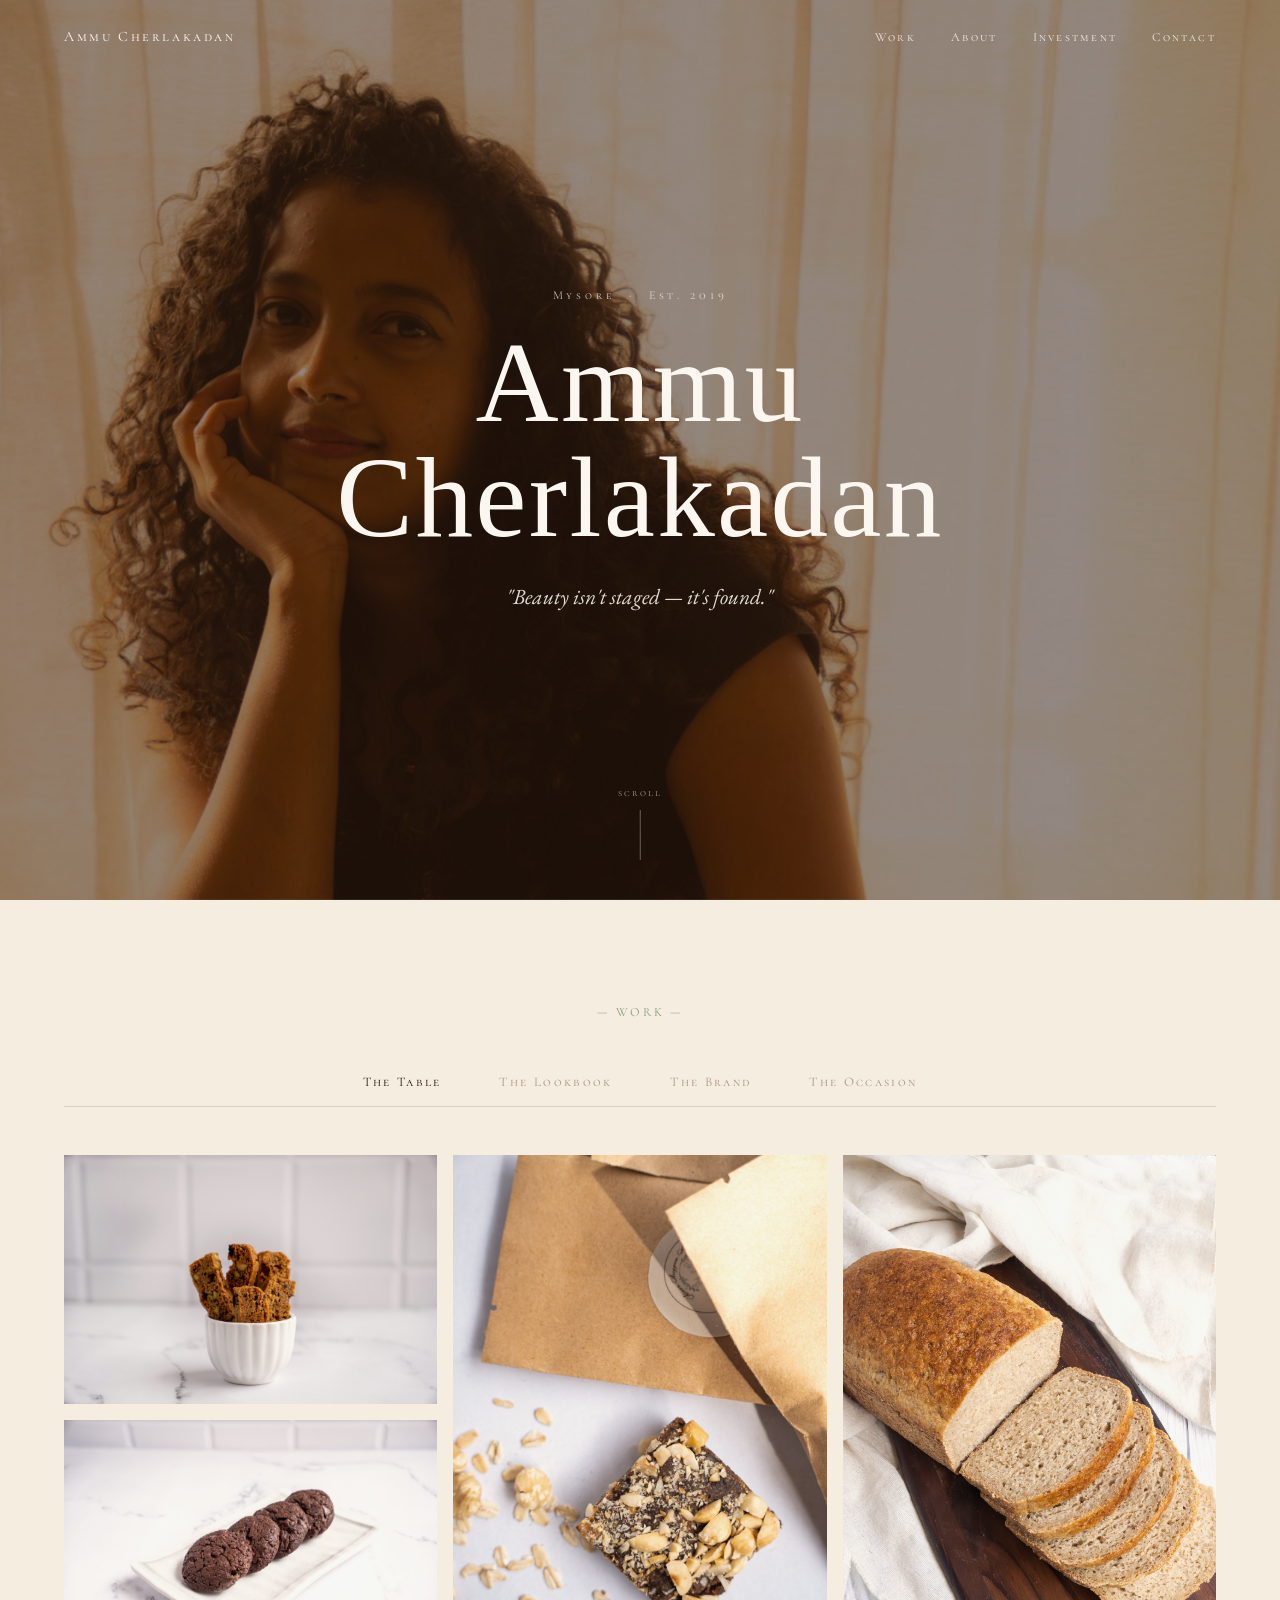
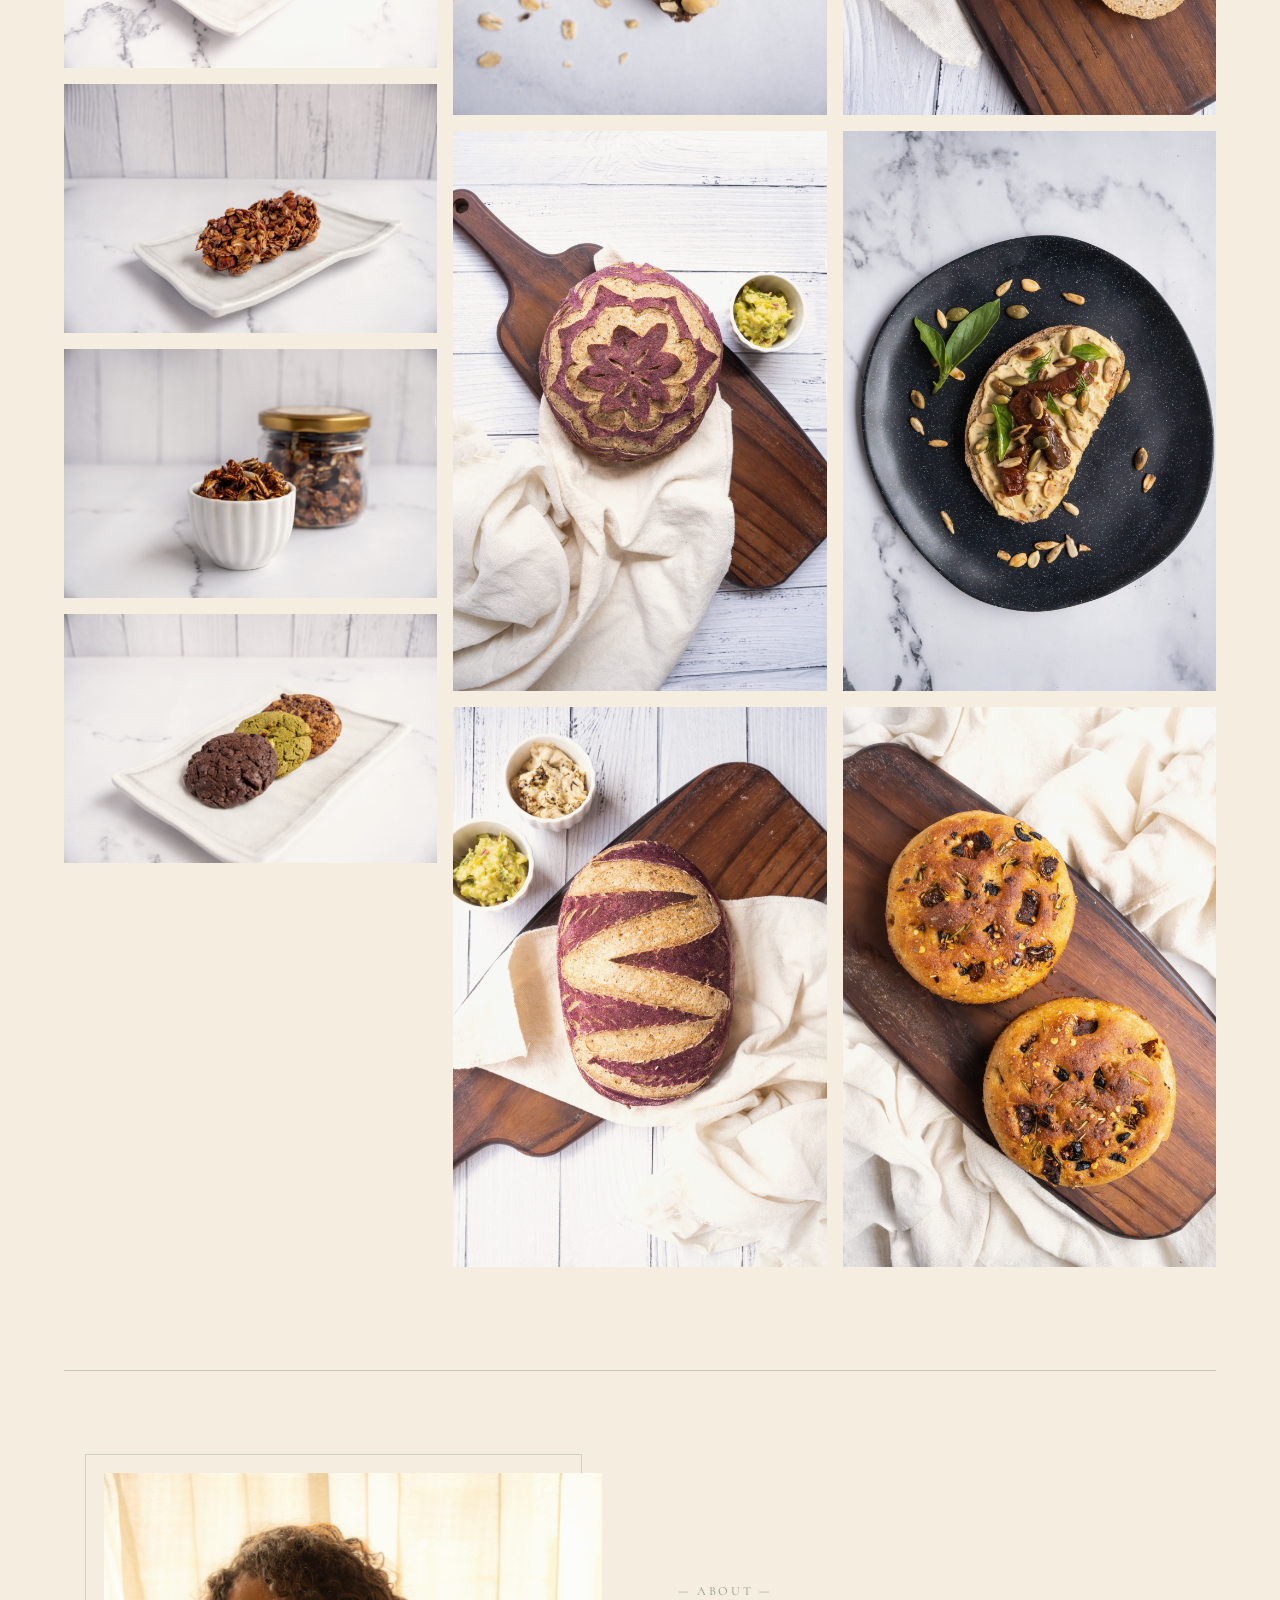
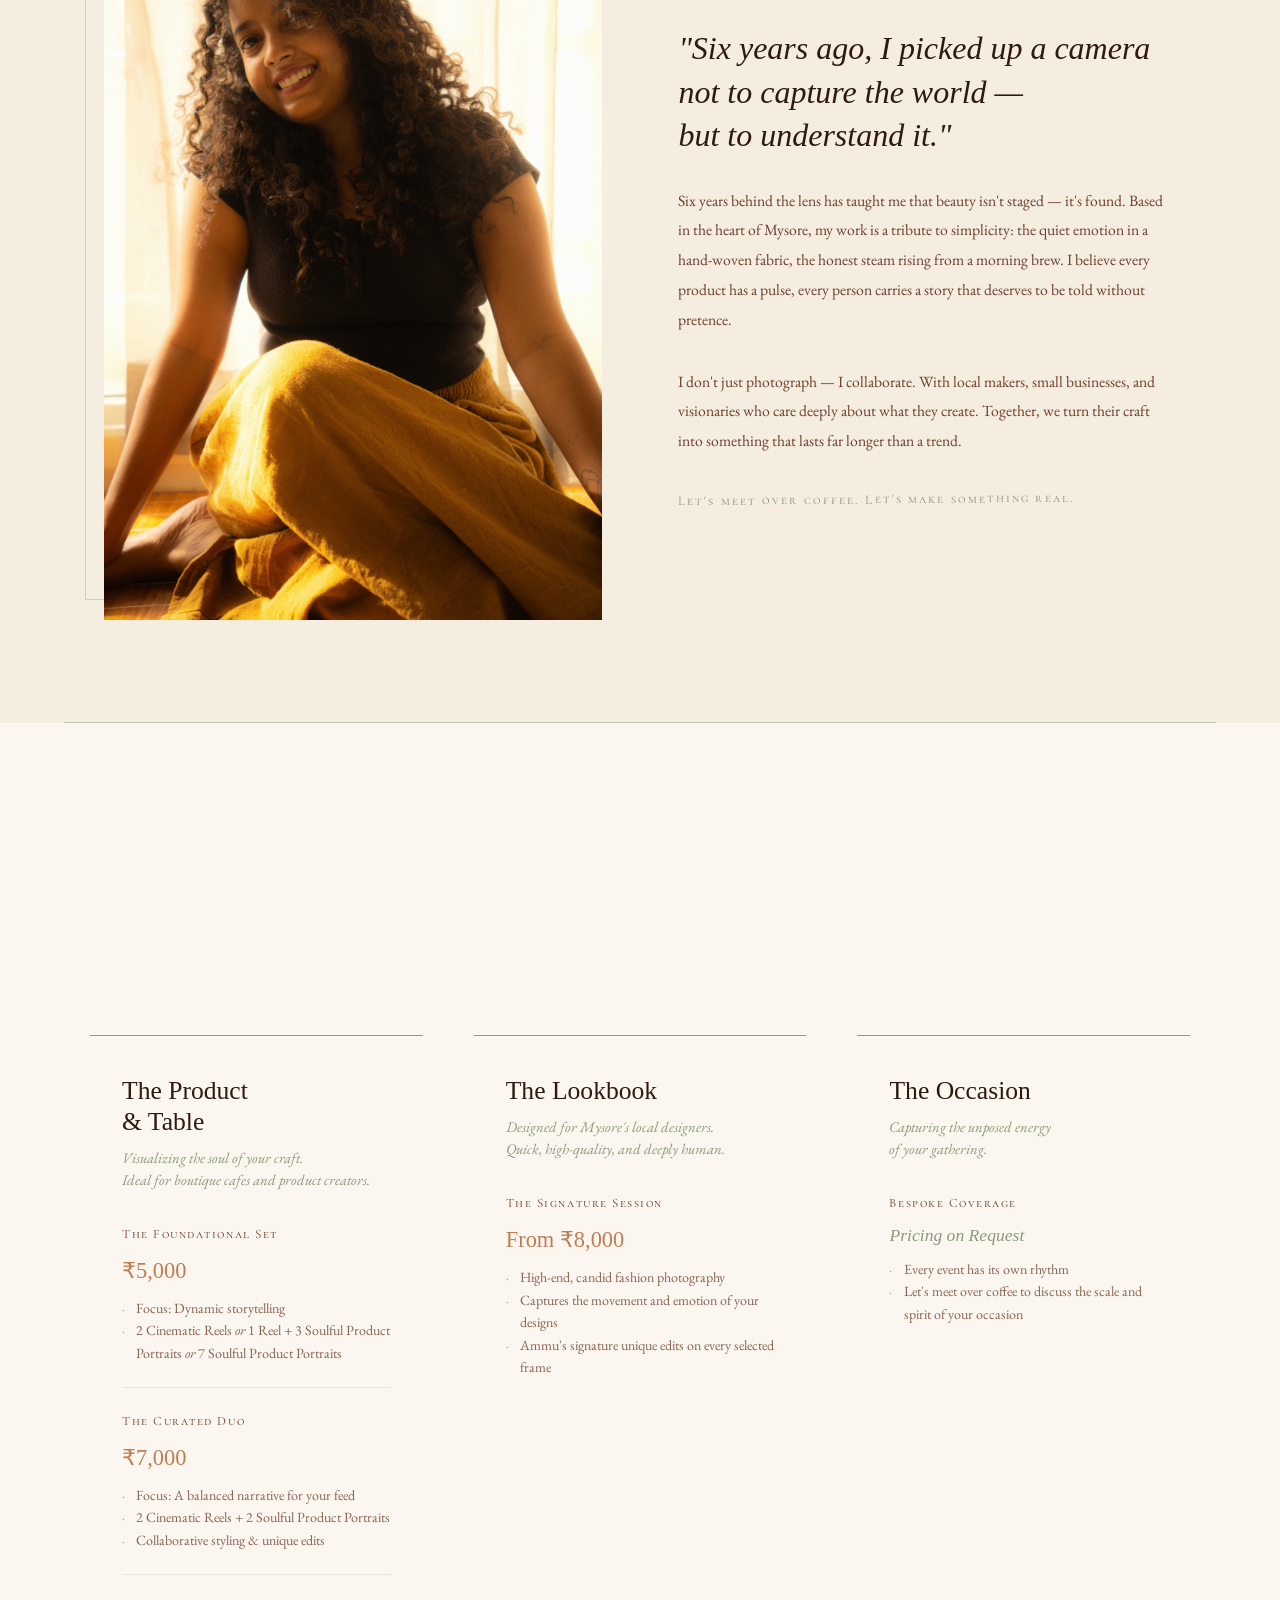
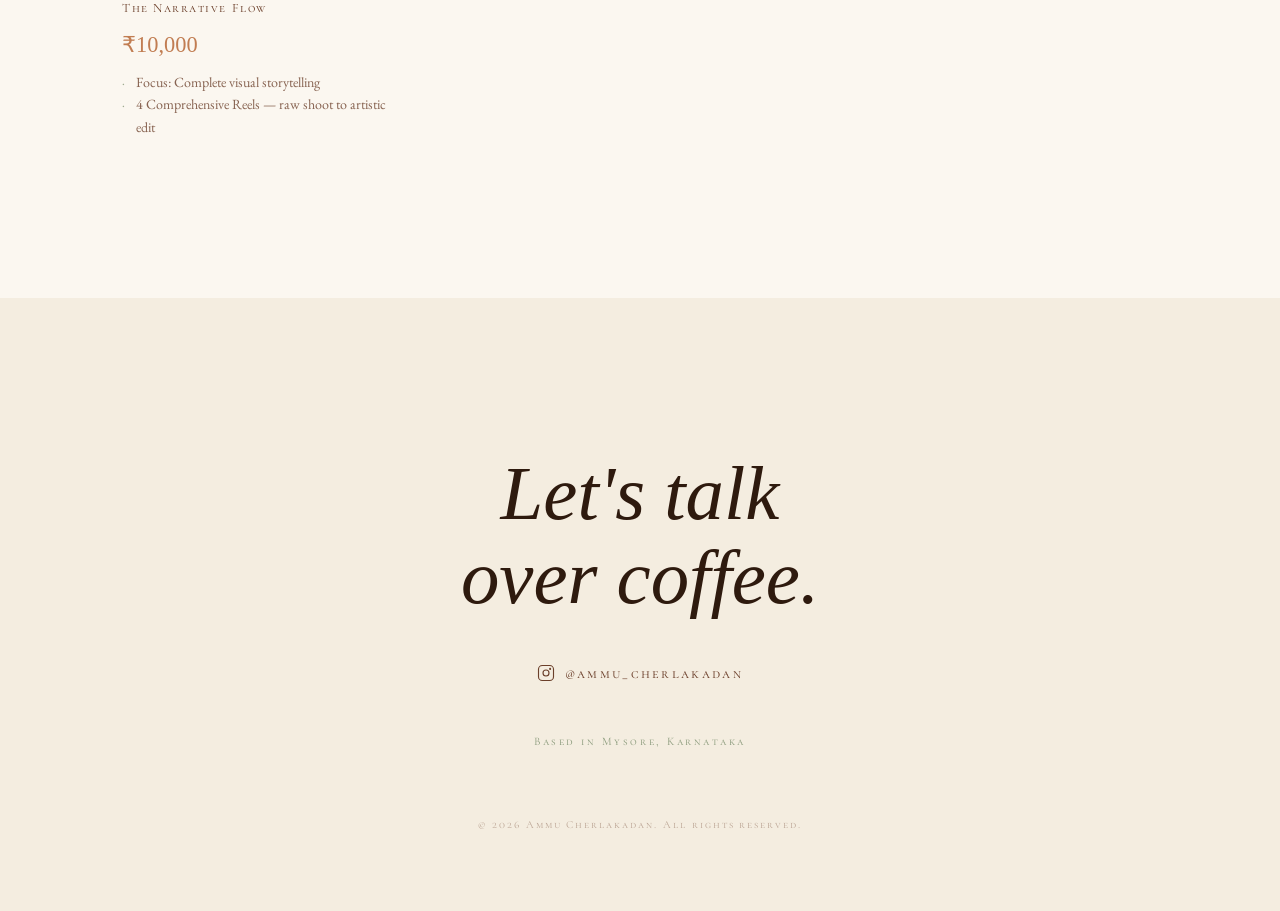
==== index.html @ 3eae5372 "Protect images from search engine indexing while keeping site visible" ====
<!DOCTYPE html>
<html lang="en">
<head>
  <meta charset="UTF-8" />
  <meta name="viewport" content="width=device-width, initial-scale=1.0" />
  <title>Ammu Cherlakadan — Photographer, Mysore</title>
  <meta name="description" content="Ammu Cherlakadan is a photographer based in Mysore. Specialising in food & product, fashion lookbooks, and events. Beauty isn't staged — it's found." />
  <meta name="robots" content="index, follow, noimageindex" />
  <link rel="stylesheet" href="style.css" />
</head>
<body>

  <!-- ── Navigation ───────────────────────────────────────── -->
  <nav class="nav" id="nav" aria-label="Main navigation">
    <a href="#hero" class="nav-logo">Ammu Cherlakadan</a>

    <ul class="nav-links" role="list">
      <li><a href="#portfolio">Work</a></li>
      <li><a href="#about">About</a></li>
      <li><a href="#services">Investment</a></li>
      <li><a href="#contact">Contact</a></li>
    </ul>

    <button class="nav-toggle" id="navToggle" aria-label="Open menu" aria-expanded="false">
      <span></span><span></span><span></span>
    </button>
  </nav>

  <!-- Mobile overlay menu -->
  <div class="nav-overlay" id="navOverlay" role="dialog" aria-label="Navigation menu">
    <a href="#portfolio" class="overlay-link">Work</a>
    <a href="#about"     class="overlay-link">About</a>
    <a href="#services"  class="overlay-link">Investment</a>
    <a href="#contact"   class="overlay-link">Contact</a>
  </div>

  <!-- ── Hero ─────────────────────────────────────────────── -->
  <section class="hero" id="hero" aria-label="Introduction">
    <div class="hero-bg" id="heroBg"></div>
    <div class="hero-overlay"></div>

    <div class="hero-content">
      <p class="hero-location">Mysore &nbsp;·&nbsp; Est. 2019</p>
      <h1 class="hero-name">Ammu<br>Cherlakadan</h1>
      <p class="hero-tagline">"Beauty isn't staged — it's found."</p>
    </div>

    <div class="scroll-indicator" aria-hidden="true">
      <span>scroll</span>
      <div class="scroll-line"></div>
    </div>
  </section>

  <!-- ── Portfolio ────────────────────────────────────────── -->
  <section class="portfolio" id="portfolio" aria-label="Portfolio">
    <span class="section-label reveal">Work</span>

    <div class="portfolio-tabs" role="tablist" aria-label="Portfolio categories">
      <button class="tab-btn active" role="tab" aria-selected="true"  data-tab="table"    aria-controls="panel-table">The Table</button>
      <button class="tab-btn"        role="tab" aria-selected="false" data-tab="lookbook" aria-controls="panel-lookbook">The Lookbook</button>
      <button class="tab-btn"        role="tab" aria-selected="false" data-tab="brand"    aria-controls="panel-brand">The Brand</button>
      <button class="tab-btn"        role="tab" aria-selected="false" data-tab="occasion" aria-controls="panel-occasion">The Occasion</button>
    </div>

    <!-- Panels populated dynamically from gallery.js -->
    <div class="tab-panel active" id="panel-table"    role="tabpanel"><div class="masonry"></div></div>
    <div class="tab-panel"        id="panel-lookbook" role="tabpanel"><div class="masonry"></div></div>
    <div class="tab-panel"        id="panel-brand"    role="tabpanel"><div class="masonry"></div></div>
    <div class="tab-panel"        id="panel-occasion" role="tabpanel"><div class="masonry"></div></div>
  </section>

  <hr class="thin-rule" aria-hidden="true" />

  <!-- ── About ─────────────────────────────────────────────── -->
  <section class="about" id="about" aria-label="About Ammu">
    <div class="about-image reveal">
      <img
        src="images/Me/_DSC7720-Enhanced-NR-1.jpg"
        alt="Ammu Cherlakadan, photographer based in Mysore"
      />
    </div>

    <div class="about-text reveal">
      <span class="section-label" style="text-align:left; margin-bottom:1.5rem;">About</span>

      <p class="about-opening">
        "Six years ago, I picked up a camera not to capture the world —<br>
        but to understand it."
      </p>

      <p class="about-body">
        Six years behind the lens has taught me that beauty isn't staged — it's found.
        Based in the heart of Mysore, my work is a tribute to simplicity: the quiet emotion
        in a hand-woven fabric, the honest steam rising from a morning brew. I believe every
        product has a pulse, every person carries a story that deserves to be told without
        pretence.
      </p>
      <p class="about-body">
        I don't just photograph — I collaborate. With local makers, small businesses, and
        visionaries who care deeply about what they create. Together, we turn their craft
        into something that lasts far longer than a trend.
      </p>

      <span class="about-closing">Let's meet over coffee. Let's make something real.</span>
    </div>
  </section>

  <hr class="thin-rule" aria-hidden="true" />

  <!-- ── Services & Investment ─────────────────────────────── -->
  <section class="services" id="services" aria-label="Services and pricing">
    <span class="section-label reveal">Investment</span>

    <p class="services-intro reveal">
      Every session is a conversation.<br>These are the ways we can begin.
    </p>

    <div class="services-grid">

      <!-- Card 1: The Product & Table -->
      <div class="service-card reveal">
        <h3 class="service-card-name">The Product<br>&amp; Table</h3>
        <p class="service-card-desc">
          Visualizing the soul of your craft.<br>
          Ideal for boutique cafes and product creators.
        </p>

        <div class="service-tier">
          <p class="service-tier-name">The Foundational Set</p>
          <p class="service-tier-price">₹5,000</p>
          <ul class="service-tier-detail">
            <li>Focus: Dynamic storytelling</li>
            <li>2 Cinematic Reels <em>or</em> 1 Reel + 3 Soulful Product Portraits <em>or</em> 7 Soulful Product Portraits</li>
          </ul>
        </div>

        <div class="service-tier">
          <p class="service-tier-name">The Curated Duo</p>
          <p class="service-tier-price">₹7,000</p>
          <ul class="service-tier-detail">
            <li>Focus: A balanced narrative for your feed</li>
            <li>2 Cinematic Reels + 2 Soulful Product Portraits</li>
            <li>Collaborative styling &amp; unique edits</li>
          </ul>
        </div>

        <div class="service-tier">
          <p class="service-tier-name">The Narrative Flow</p>
          <p class="service-tier-price">₹10,000</p>
          <ul class="service-tier-detail">
            <li>Focus: Complete visual storytelling</li>
            <li>4 Comprehensive Reels — raw shoot to artistic edit</li>
          </ul>
        </div>
      </div>

      <!-- Card 2: The Lookbook -->
      <div class="service-card reveal">
        <h3 class="service-card-name">The Lookbook</h3>
        <p class="service-card-desc">
          Designed for Mysore's local designers.<br>
          Quick, high-quality, and deeply human.
        </p>

        <div class="service-tier">
          <p class="service-tier-name">The Signature Session</p>
          <p class="service-tier-price">From ₹8,000</p>
          <ul class="service-tier-detail">
            <li>High-end, candid fashion photography</li>
            <li>Captures the movement and emotion of your designs</li>
            <li>Ammu's signature unique edits on every selected frame</li>
          </ul>
        </div>
      </div>

      <!-- Card 3: The Occasion -->
      <div class="service-card reveal">
        <h3 class="service-card-name">The Occasion</h3>
        <p class="service-card-desc">
          Capturing the unposed energy<br>of your gathering.
        </p>

        <div class="service-tier">
          <p class="service-tier-name">Bespoke Coverage</p>
          <p class="service-tier-price" style="color: var(--sage); font-size: 1.1rem; font-style: italic;">Pricing on Request</p>
          <ul class="service-tier-detail">
            <li>Every event has its own rhythm</li>
            <li>Let's meet over coffee to discuss the scale and spirit of your occasion</li>
          </ul>
        </div>
      </div>

    </div>
  </section>

  <!-- ── Contact / Footer ──────────────────────────────────── -->
  <section class="contact" id="contact" aria-label="Contact">
    <h2 class="contact-heading reveal">
      Let's talk<br>over coffee.
    </h2>

    <a
      class="contact-instagram reveal"
      href="https://www.instagram.com/ammu_cherlakadan"
      target="_blank"
      rel="noopener noreferrer"
      aria-label="Ammu Cherlakadan on Instagram"
    >
      <!-- Instagram icon -->
      <svg viewBox="0 0 24 24" stroke-width="1.5" aria-hidden="true">
        <rect x="2" y="2" width="20" height="20" rx="5" ry="5"/>
        <circle cx="12" cy="12" r="4"/>
        <circle cx="17.5" cy="6.5" r="0.6" fill="currentColor"/>
      </svg>
      @ammu_cherlakadan
    </a>

    <span class="contact-location reveal">Based in Mysore, Karnataka</span>

    <p class="footer-copy">&copy; 2026 Ammu Cherlakadan. All rights reserved.</p>
  </section>

  <script src="gallery-data.js?v=1773268526213"></script>
  <script src="script.js"></script>
</body>
</html>
---- style.css ----
/* ============================================================
   Ammu Cherlakadan — Photography Portfolio
   ============================================================ */

@import url('https://fonts.googleapis.com/css2?family=Cormorant+Garant:ital,wght@0,300;0,400;0,500;0,600;1,300;1,400;1,500&family=Cormorant+SC:wght@300;400;500&family=EB+Garamond:ital,wght@0,400;0,500;1,400;1,500&display=swap');

/* ── Variables ────────────────────────────────────────────── */
:root {
  --cream:       #F4EDE0;
  --warm-white:  #FBF7F0;
  --brown-deep:  #2E1A0E;
  --brown-mid:   #6B3F2A;
  --sage:        #8A9A7B;
  --terracotta:  #C17D52;
  --overlay:     rgba(46, 26, 14, 0.38);

  --font-display: 'Cormorant Garant', Georgia, serif;
  --font-sc:      'Cormorant SC', Georgia, serif;
  --font-body:    'EB Garamond', Georgia, serif;

  --gap:   clamp(1.5rem, 4vw, 3rem);
  --gutter: clamp(1.2rem, 5vw, 6rem);
}

/* ── Reset & Base ─────────────────────────────────────────── */
*, *::before, *::after { box-sizing: border-box; margin: 0; padding: 0; }

html { scroll-behavior: smooth; }

body {
  background-color: var(--cream);
  color: var(--brown-deep);
  font-family: var(--font-body);
  font-size: clamp(1rem, 1.1vw, 1.15rem);
  line-height: 1.75;
  overflow-x: hidden;
}

img { display: block; max-width: 100%; }

a { color: inherit; text-decoration: none; }

/* ── Utilities ────────────────────────────────────────────── */
.section-label {
  font-family: var(--font-sc);
  font-size: 0.78rem;
  letter-spacing: 0.22em;
  color: var(--sage);
  text-transform: uppercase;
  display: block;
  text-align: center;
  margin-bottom: 2.5rem;
}

.section-label::before { content: '— '; }
.section-label::after  { content: ' —'; }

.thin-rule {
  border: none;
  border-top: 1px solid var(--sage);
  opacity: 0.45;
  margin: 0 var(--gutter);
}

/* ── Navigation ───────────────────────────────────────────── */
.nav {
  position: fixed;
  top: 0;
  left: 0;
  right: 0;
  z-index: 100;
  display: flex;
  justify-content: space-between;
  align-items: center;
  padding: 1.4rem var(--gutter);
  transition: background 0.4s ease, backdrop-filter 0.4s ease;
}

.nav.scrolled {
  background: rgba(251, 247, 240, 0.92);
  backdrop-filter: blur(8px);
  -webkit-backdrop-filter: blur(8px);
}

.nav-logo {
  font-family: var(--font-sc);
  font-size: 0.9rem;
  letter-spacing: 0.18em;
  color: var(--warm-white);
  transition: color 0.4s;
}

.nav.scrolled .nav-logo { color: var(--brown-deep); }

.nav-links {
  display: flex;
  gap: 2.2rem;
  list-style: none;
}

.nav-links a {
  font-family: var(--font-sc);
  font-size: 0.78rem;
  letter-spacing: 0.18em;
  color: var(--warm-white);
  transition: color 0.3s, opacity 0.3s;
  opacity: 0.88;
}

.nav.scrolled .nav-links a { color: var(--brown-mid); }

.nav-links a:hover { opacity: 1; color: var(--terracotta); }

/* Hamburger */
.nav-toggle {
  display: none;
  flex-direction: column;
  gap: 5px;
  background: none;
  border: none;
  cursor: pointer;
  padding: 4px;
}

.nav-toggle span {
  display: block;
  width: 22px;
  height: 1px;
  background: var(--warm-white);
  transition: background 0.3s, transform 0.3s, opacity 0.3s;
}

.nav.scrolled .nav-toggle span { background: var(--brown-deep); }

.nav-toggle.open span:nth-child(1) { transform: translateY(6px) rotate(45deg); }
.nav-toggle.open span:nth-child(2) { opacity: 0; }
.nav-toggle.open span:nth-child(3) { transform: translateY(-6px) rotate(-45deg); }

/* Mobile overlay menu */
.nav-overlay {
  display: none;
  position: fixed;
  inset: 0;
  background: var(--warm-white);
  z-index: 90;
  flex-direction: column;
  align-items: center;
  justify-content: center;
  gap: 2.5rem;
}

.nav-overlay.open { display: flex; }

.nav-overlay a {
  font-family: var(--font-display);
  font-size: clamp(2rem, 5vw, 3rem);
  font-weight: 300;
  color: var(--brown-deep);
  letter-spacing: 0.04em;
  transition: color 0.25s;
}

.nav-overlay a:hover { color: var(--terracotta); }

/* ── Hero ─────────────────────────────────────────────────── */
.hero {
  position: relative;
  height: 100svh;
  min-height: 600px;
  display: flex;
  align-items: center;
  justify-content: center;
  text-align: center;
  overflow: hidden;
}

.hero-bg {
  position: absolute;
  inset: 0;
  background-image: url('images/Me/_DSC7723-Enhanced-NR.jpg');
  background-size: cover;
  background-position: center 18%;   /* anchors to face/upper body on all viewports */
  transform: scale(1.04);
  transition: transform 8s ease-out;
  will-change: transform;
}

.hero-bg.loaded { transform: scale(1); }

.hero-overlay {
  position: absolute;
  inset: 0;
  background: rgba(46, 26, 14, 0.52);
}

.hero-content {
  position: relative;
  z-index: 2;
  color: var(--warm-white);
  padding: 0 var(--gutter);
}

.hero-location {
  font-family: var(--font-sc);
  font-size: 0.75rem;
  letter-spacing: 0.32em;
  color: rgba(251, 247, 240, 0.75);
  margin-bottom: 1.2rem;
}

.hero-name {
  font-family: var(--font-display);
  font-size: clamp(3rem, 9vw, 8rem);
  font-weight: 300;
  line-height: 1.0;
  letter-spacing: 0.02em;
  margin-bottom: 1.4rem;
}

.hero-tagline {
  font-family: var(--font-body);
  font-style: italic;
  font-size: clamp(1rem, 1.8vw, 1.35rem);
  opacity: 0.88;
  max-width: 480px;
  margin: 0 auto;
}

/* Scroll indicator */
.scroll-indicator {
  position: absolute;
  bottom: 2.5rem;
  left: 50%;
  transform: translateX(-50%);
  display: flex;
  flex-direction: column;
  align-items: center;
  gap: 0.5rem;
  z-index: 2;
}

.scroll-indicator span {
  font-family: var(--font-sc);
  font-size: 0.65rem;
  letter-spacing: 0.2em;
  color: rgba(251, 247, 240, 0.55);
}

.scroll-line {
  width: 1px;
  height: 50px;
  background: rgba(251, 247, 240, 0.35);
  position: relative;
  overflow: hidden;
}

.scroll-line::after {
  content: '';
  position: absolute;
  top: -100%;
  left: 0;
  width: 100%;
  height: 100%;
  background: rgba(251, 247, 240, 0.8);
  animation: scrollDown 1.8s ease-in-out infinite;
}

@keyframes scrollDown {
  0%   { top: -100%; }
  100% { top: 100%; }
}

/* ── Portfolio Section ────────────────────────────────────── */
.portfolio {
  padding: clamp(4rem, 8vw, 8rem) var(--gutter);
}

.portfolio-tabs {
  display: flex;
  justify-content: center;
  gap: 0;
  margin-bottom: 3rem;
  border-bottom: 1px solid rgba(138, 154, 123, 0.3);
  /* Scrollable on small screens */
  overflow-x: auto;
  scrollbar-width: none;
  -webkit-overflow-scrolling: touch;
}

.portfolio-tabs::-webkit-scrollbar { display: none; }

.tab-btn {
  background: none;
  border: none;
  font-family: var(--font-sc);
  font-size: 0.82rem;
  letter-spacing: 0.18em;
  color: var(--brown-mid);
  cursor: pointer;
  padding: 0.6rem 1.8rem 1rem;
  opacity: 0.5;
  position: relative;
  white-space: nowrap;        /* prevent tabs from wrapping */
  flex-shrink: 0;
  transition: opacity 0.3s, color 0.3s;
}

.tab-btn::after {
  content: '';
  position: absolute;
  bottom: -1px;
  left: 0;
  right: 0;
  height: 1px;
  background: var(--terracotta);
  transform: scaleX(0);
  transition: transform 0.35s ease;
}

.tab-btn.active {
  opacity: 1;
  color: var(--brown-deep);
}

.tab-btn.active::after { transform: scaleX(1); }
.tab-btn:hover { opacity: 0.85; }

/* Tab panels */
.tab-panel {
  display: none;
  animation: fadeIn 0.5s ease;
}

.tab-panel.active { display: block; }

@keyframes fadeIn {
  from { opacity: 0; transform: translateY(8px); }
  to   { opacity: 1; transform: translateY(0); }
}

/* Masonry grid — CSS columns */
.masonry {
  columns: 3;
  column-gap: 1rem;
  column-fill: balance;   /* try to even out column heights */
}

.masonry-item {
  break-inside: avoid;
  margin-bottom: 1rem;
  overflow: hidden;
  position: relative;
  cursor: zoom-in;
  min-height: 200px;
  background: linear-gradient(90deg, #ede5d8 0%, #f7f0e6 50%, #ede5d8 100%);
  background-size: 200% 100%;
  animation: shimmer 1.6s ease-in-out infinite;
}

.masonry-item.loaded {
  background: none;
  animation: none;
}

@keyframes shimmer {
  0%   { background-position: 200% 0; }
  100% { background-position: -200% 0; }
}

.masonry-item img {
  width: 100%;
  height: auto;
  display: block;
  filter: sepia(0.10) brightness(0.97);
  opacity: 0;
  transition: opacity 0.6s ease, filter 0.5s ease, transform 0.5s ease;
  transform-origin: center center;
}

.masonry-item.loaded img {
  opacity: 1;
}

.masonry-item:hover img {
  filter: sepia(0) brightness(1.02);
  transform: scale(1.04);
}

/* ── About Section ────────────────────────────────────────── */
.about {
  padding: clamp(4rem, 8vw, 8rem) var(--gutter);
  display: grid;
  grid-template-columns: 1fr 1fr;
  gap: clamp(3rem, 6vw, 7rem);
  align-items: center;
  max-width: 1200px;
  margin: 0 auto;
}

.about-image {
  position: relative;
}

.about-image img {
  width: 100%;
  height: auto;
  display: block;
  filter: sepia(0.08) brightness(0.98) contrast(1.02);
}

.about-image::before {
  content: '';
  position: absolute;
  top: -1.2rem;
  left: -1.2rem;
  right: 1.2rem;
  bottom: 1.2rem;
  border: 1px solid rgba(138, 154, 123, 0.35);
  pointer-events: none;
  z-index: -1;
}

.about-text { }

.about-opening {
  font-family: var(--font-display);
  font-style: italic;
  font-size: clamp(1.5rem, 2.5vw, 2rem);
  font-weight: 300;
  line-height: 1.35;
  color: var(--brown-deep);
  margin-bottom: 1.8rem;
}

.about-body {
  font-size: clamp(0.98rem, 1.1vw, 1.08rem);
  line-height: 1.9;
  color: var(--brown-mid);
  margin-bottom: 2rem;
}

.about-closing {
  font-family: var(--font-sc);
  font-size: 0.82rem;
  letter-spacing: 0.16em;
  color: var(--sage);
  display: block;
  transform: rotate(-0.5deg);
}

/* ── Services Section ─────────────────────────────────────── */
.services {
  padding: clamp(5rem, 10vw, 9rem) var(--gutter);
  background: var(--warm-white);
}

.services-intro {
  text-align: center;
  font-style: italic;
  font-size: clamp(1rem, 1.3vw, 1.15rem);
  color: var(--brown-mid);
  margin-bottom: 4rem;
  max-width: 560px;
  margin-left: auto;
  margin-right: auto;
}

.services-grid {
  display: grid;
  grid-template-columns: repeat(3, 1fr);
  gap: clamp(2rem, 4vw, 3.5rem);
  max-width: 1100px;
  margin: 0 auto;
}

.service-card {
  padding: 2.5rem 2rem 2rem;
  border-top: 1px solid var(--sage);
  position: relative;
}

.service-card-name {
  font-family: var(--font-display);
  font-size: clamp(1.4rem, 2vw, 1.7rem);
  font-weight: 400;
  line-height: 1.2;
  margin-bottom: 0.6rem;
  color: var(--brown-deep);
}

.service-card-desc {
  font-style: italic;
  font-size: 0.92rem;
  color: var(--sage);
  margin-bottom: 2rem;
  line-height: 1.5;
}

.service-tier {
  margin-bottom: 1.4rem;
  padding-bottom: 1.4rem;
  border-bottom: 1px solid rgba(138, 154, 123, 0.2);
}

.service-tier:last-child {
  border-bottom: none;
  margin-bottom: 0;
  padding-bottom: 0;
}

.service-tier-name {
  font-family: var(--font-sc);
  font-size: 0.8rem;
  letter-spacing: 0.12em;
  color: var(--brown-mid);
  margin-bottom: 0.35rem;
}

.service-tier-price {
  font-family: var(--font-display);
  font-size: 1.4rem;
  font-weight: 300;
  color: var(--terracotta);
  margin-bottom: 0.4rem;
}

.service-tier-detail {
  font-size: 0.88rem;
  color: var(--brown-mid);
  opacity: 0.8;
  line-height: 1.6;
}

.service-tier-detail li {
  list-style: none;
  padding-left: 1em;
  position: relative;
}

.service-tier-detail li::before {
  content: '·';
  position: absolute;
  left: 0;
  color: var(--sage);
}

/* ── Contact / Footer ─────────────────────────────────────── */
.contact {
  padding: clamp(6rem, 12vw, 11rem) var(--gutter) clamp(3rem, 6vw, 5rem);
  text-align: center;
  background: var(--cream);
}

.contact-heading {
  font-family: var(--font-display);
  font-size: clamp(2.5rem, 6vw, 5rem);
  font-weight: 300;
  font-style: italic;
  line-height: 1.1;
  margin-bottom: 2.5rem;
  color: var(--brown-deep);
}

.contact-instagram {
  display: inline-flex;
  align-items: center;
  gap: 0.6rem;
  font-family: var(--font-sc);
  font-size: 0.9rem;
  letter-spacing: 0.16em;
  color: var(--brown-mid);
  border-bottom: 1px solid transparent;
  transition: color 0.3s, border-color 0.3s;
  padding-bottom: 2px;
}

.contact-instagram:hover {
  color: var(--terracotta);
  border-bottom-color: var(--terracotta);
}

.contact-instagram svg {
  width: 18px;
  height: 18px;
  stroke: currentColor;
  fill: none;
  flex-shrink: 0;
}

.contact-location {
  display: block;
  font-family: var(--font-sc);
  font-size: 0.72rem;
  letter-spacing: 0.22em;
  color: var(--sage);
  margin-top: 2.5rem;
  opacity: 0.7;
}

.footer-copy {
  margin-top: 4rem;
  font-family: var(--font-sc);
  font-size: 0.68rem;
  letter-spacing: 0.18em;
  color: var(--brown-mid);
  opacity: 0.4;
}

/* ── Fade-in on scroll ────────────────────────────────────── */
.reveal {
  opacity: 0;
  transform: translateY(22px);
  transition: opacity 0.75s ease, transform 0.75s ease;
}

.reveal.visible {
  opacity: 1;
  transform: translateY(0);
}

/* ── Responsive ───────────────────────────────────────────── */

/* ── Tablet (≤ 900px) ─────────────────────────────────────── */
@media (max-width: 900px) {
  .masonry { columns: 2; column-gap: 0.8rem; }
  .masonry-item { margin-bottom: 0.8rem; }

  .about {
    grid-template-columns: 1fr;
    gap: 2.5rem;
    padding: clamp(3rem, 6vw, 5rem) var(--gutter);
  }

  .about-image::before { display: none; }

  .about-image img {
    height: clamp(300px, 55vw, 480px);
    object-fit: cover;
    object-position: center top;
  }

  .services-grid {
    grid-template-columns: 1fr;
    max-width: 520px;
  }

  .services-intro { margin-bottom: 2.5rem; }

  .contact-heading { font-size: clamp(2rem, 7vw, 4rem); }
}

/* ── Mobile nav — kick in at 768px (tablets included) ──────── */
@media (max-width: 768px) {
  .nav-links { display: none; }
  .nav-toggle { display: flex; }

  .nav {
    padding: 1.1rem var(--gutter);
  }
}

/* ── Small mobile (≤ 480px) ───────────────────────────────── */
@media (max-width: 480px) {
  .masonry { columns: 1; column-gap: 0; }
  .masonry-item { margin-bottom: 0.6rem; }

  .portfolio { padding: 3rem 1rem; }

  .tab-btn {
    padding: 0.5rem 1.1rem 0.9rem;
    font-size: 0.72rem;
    letter-spacing: 0.1em;
  }

  .hero-name { line-height: 1.05; }

  .about-opening { font-size: clamp(1.3rem, 5vw, 1.7rem); }

  .services { padding: 3rem 1.2rem; }
  .service-card { padding: 2rem 0; border-top: 1px solid var(--sage); }

  .contact { padding: 4rem 1.2rem 3rem; }
  .contact-heading { font-size: clamp(2rem, 10vw, 3rem); }

  /* Hero: on very small portrait phones, push even higher */
  .hero-bg { background-position: center 10%; }
}
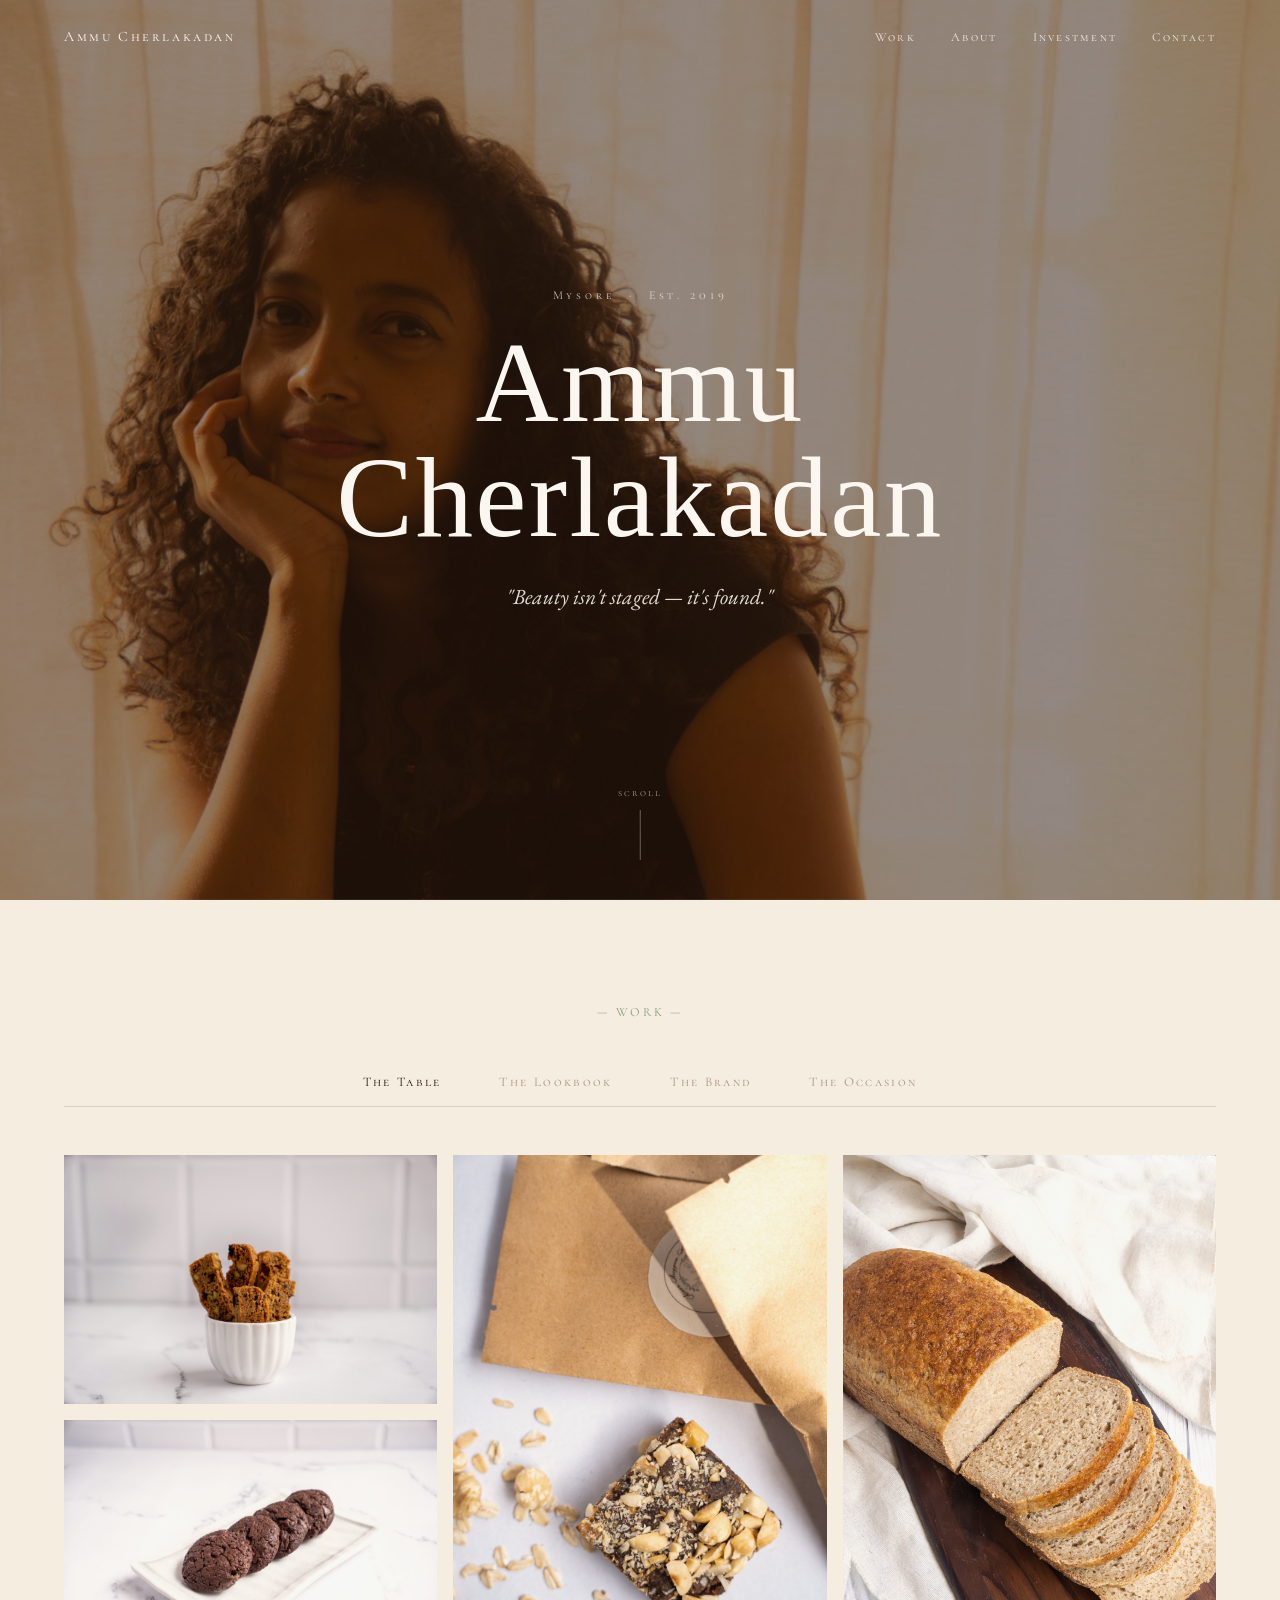
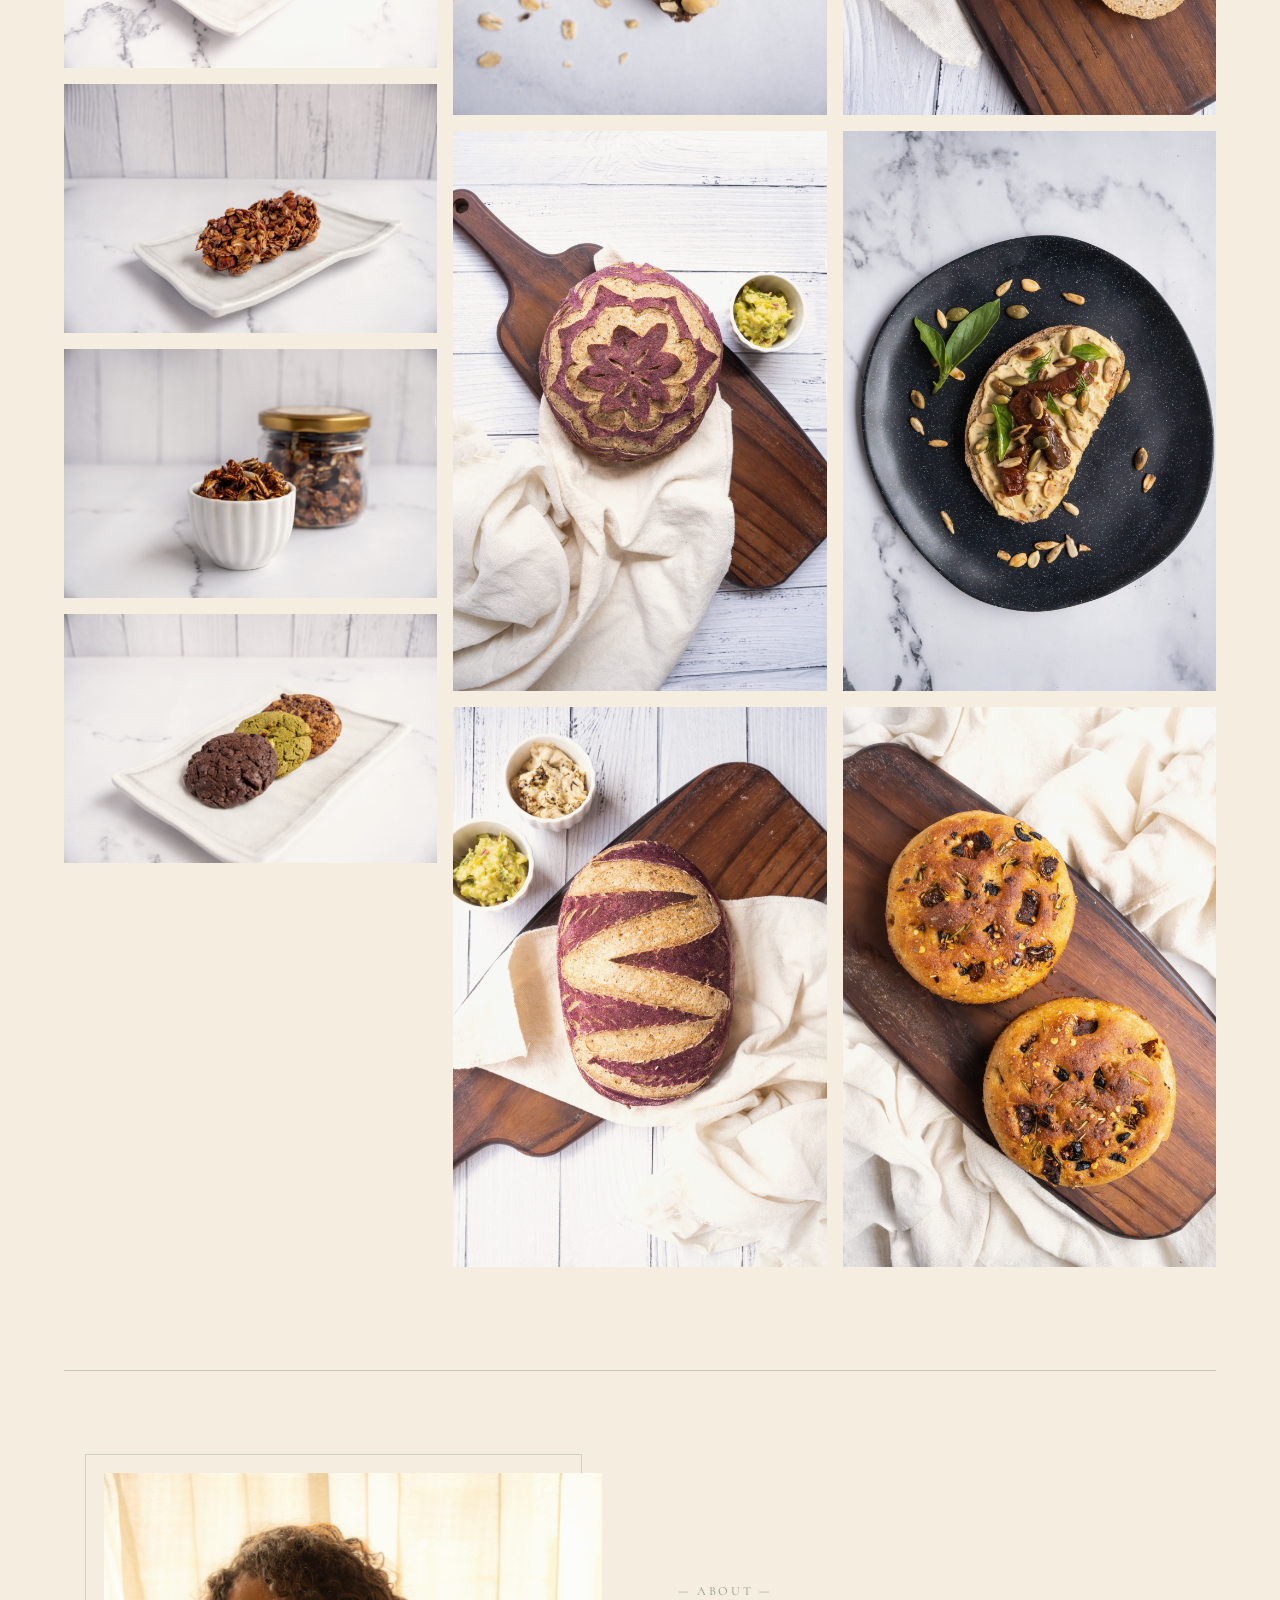
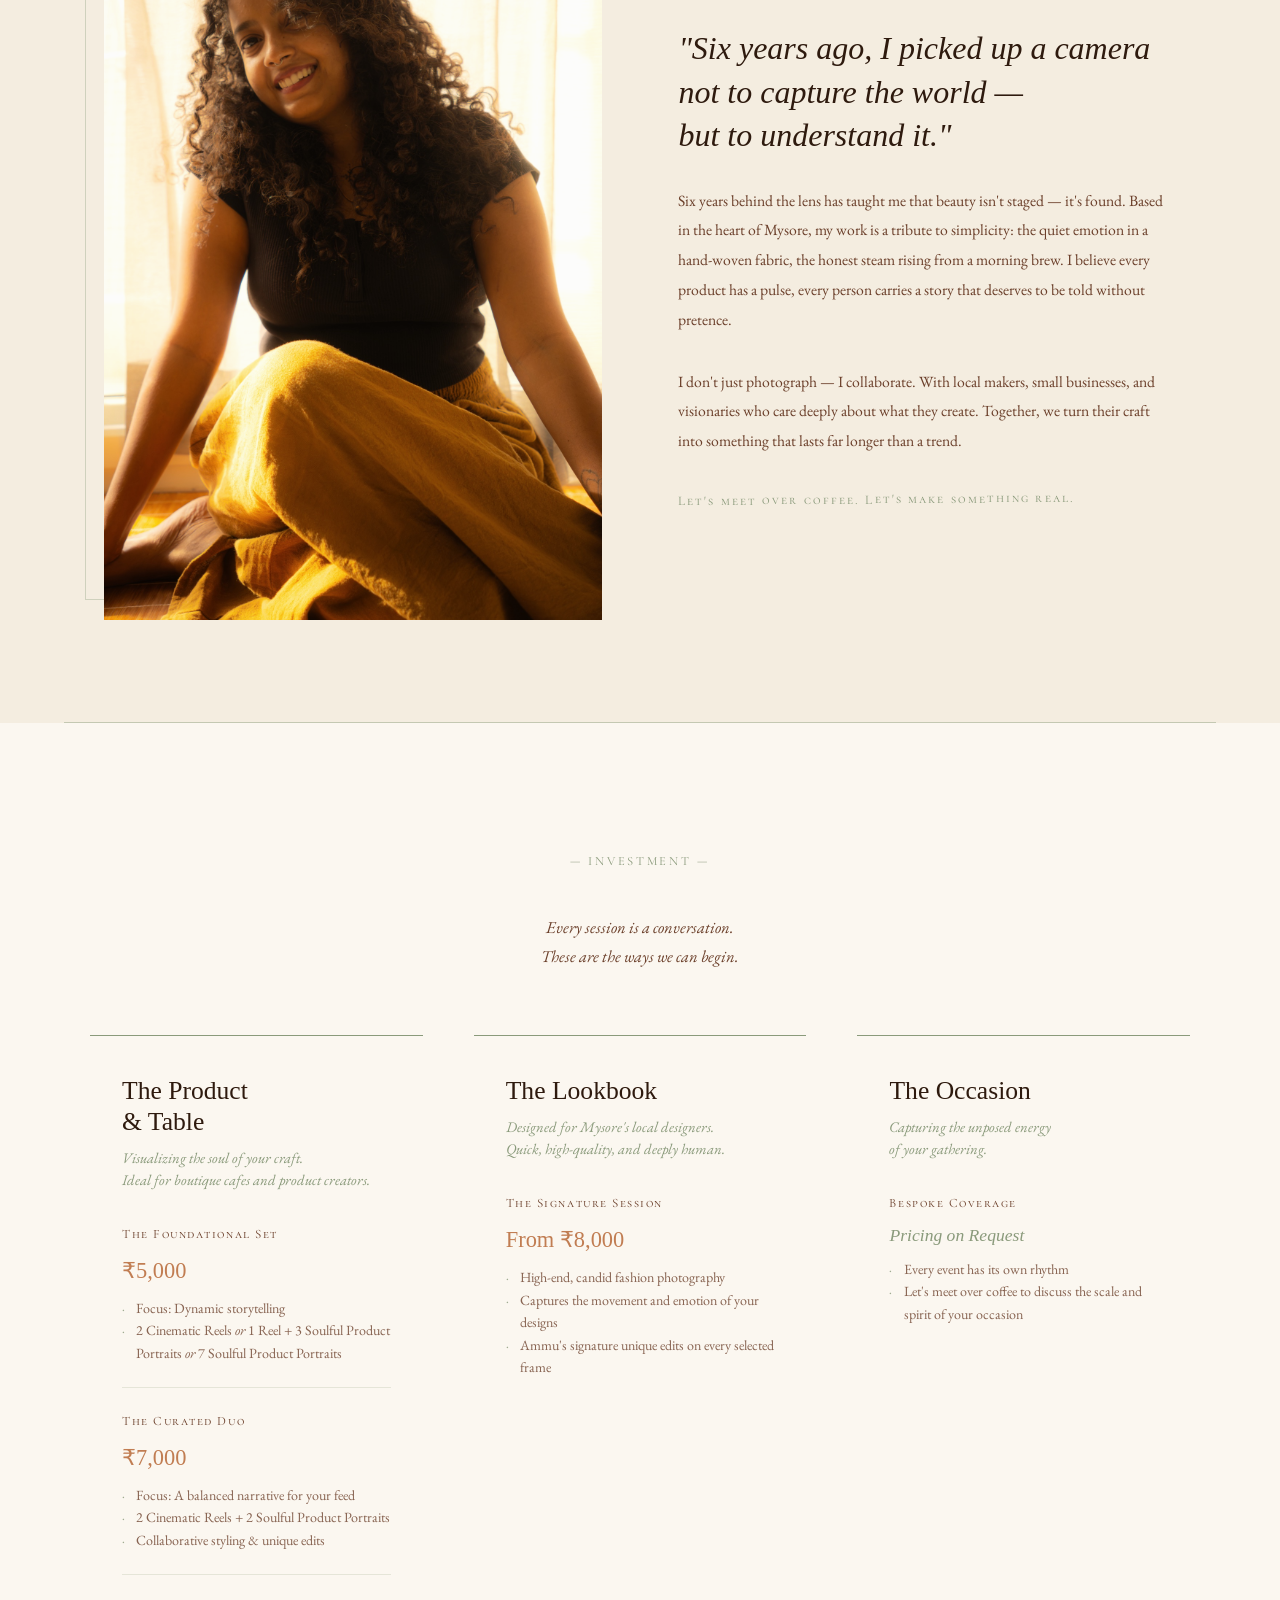
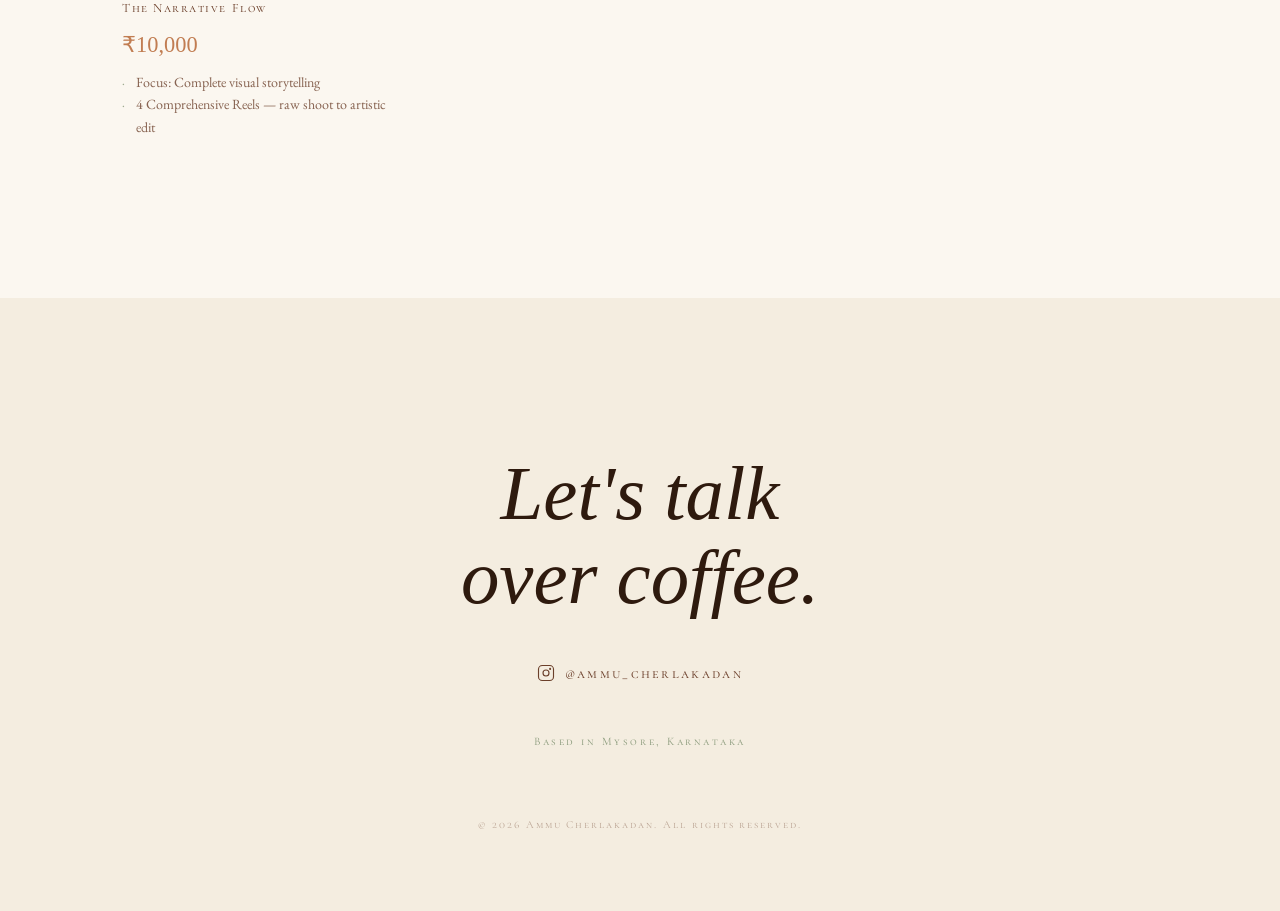
==== commit ce00dbb1: "chore: regenerate gallery-data.js [skip ci]" ====
--- a/index.html
+++ b/index.html
@@ -220,7 +220,7 @@
     <p class="footer-copy">&copy; 2026 Ammu Cherlakadan. All rights reserved.</p>
   </section>
 
-  <script src="gallery-data.js?v=1773268526213"></script>
+  <script src="gallery-data.js?v=1773269561163"></script>
   <script src="script.js"></script>
 </body>
 </html>
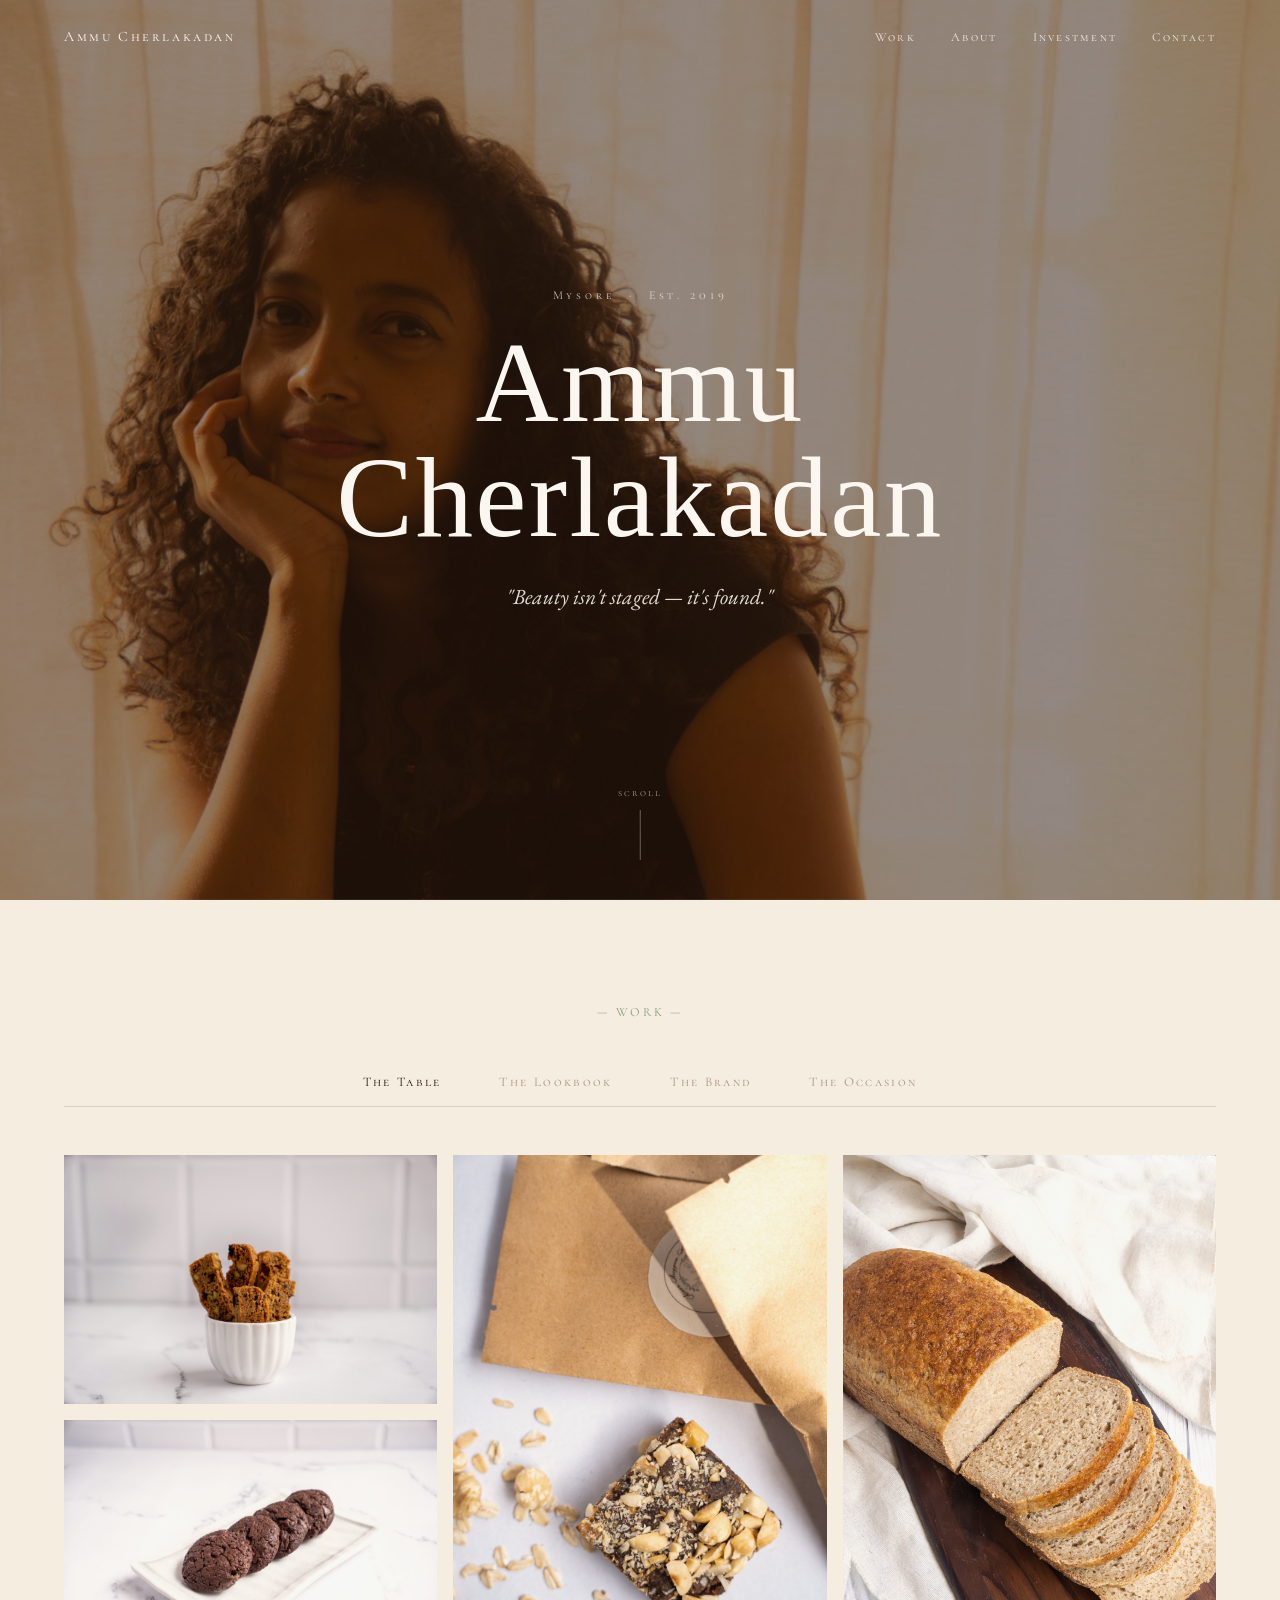
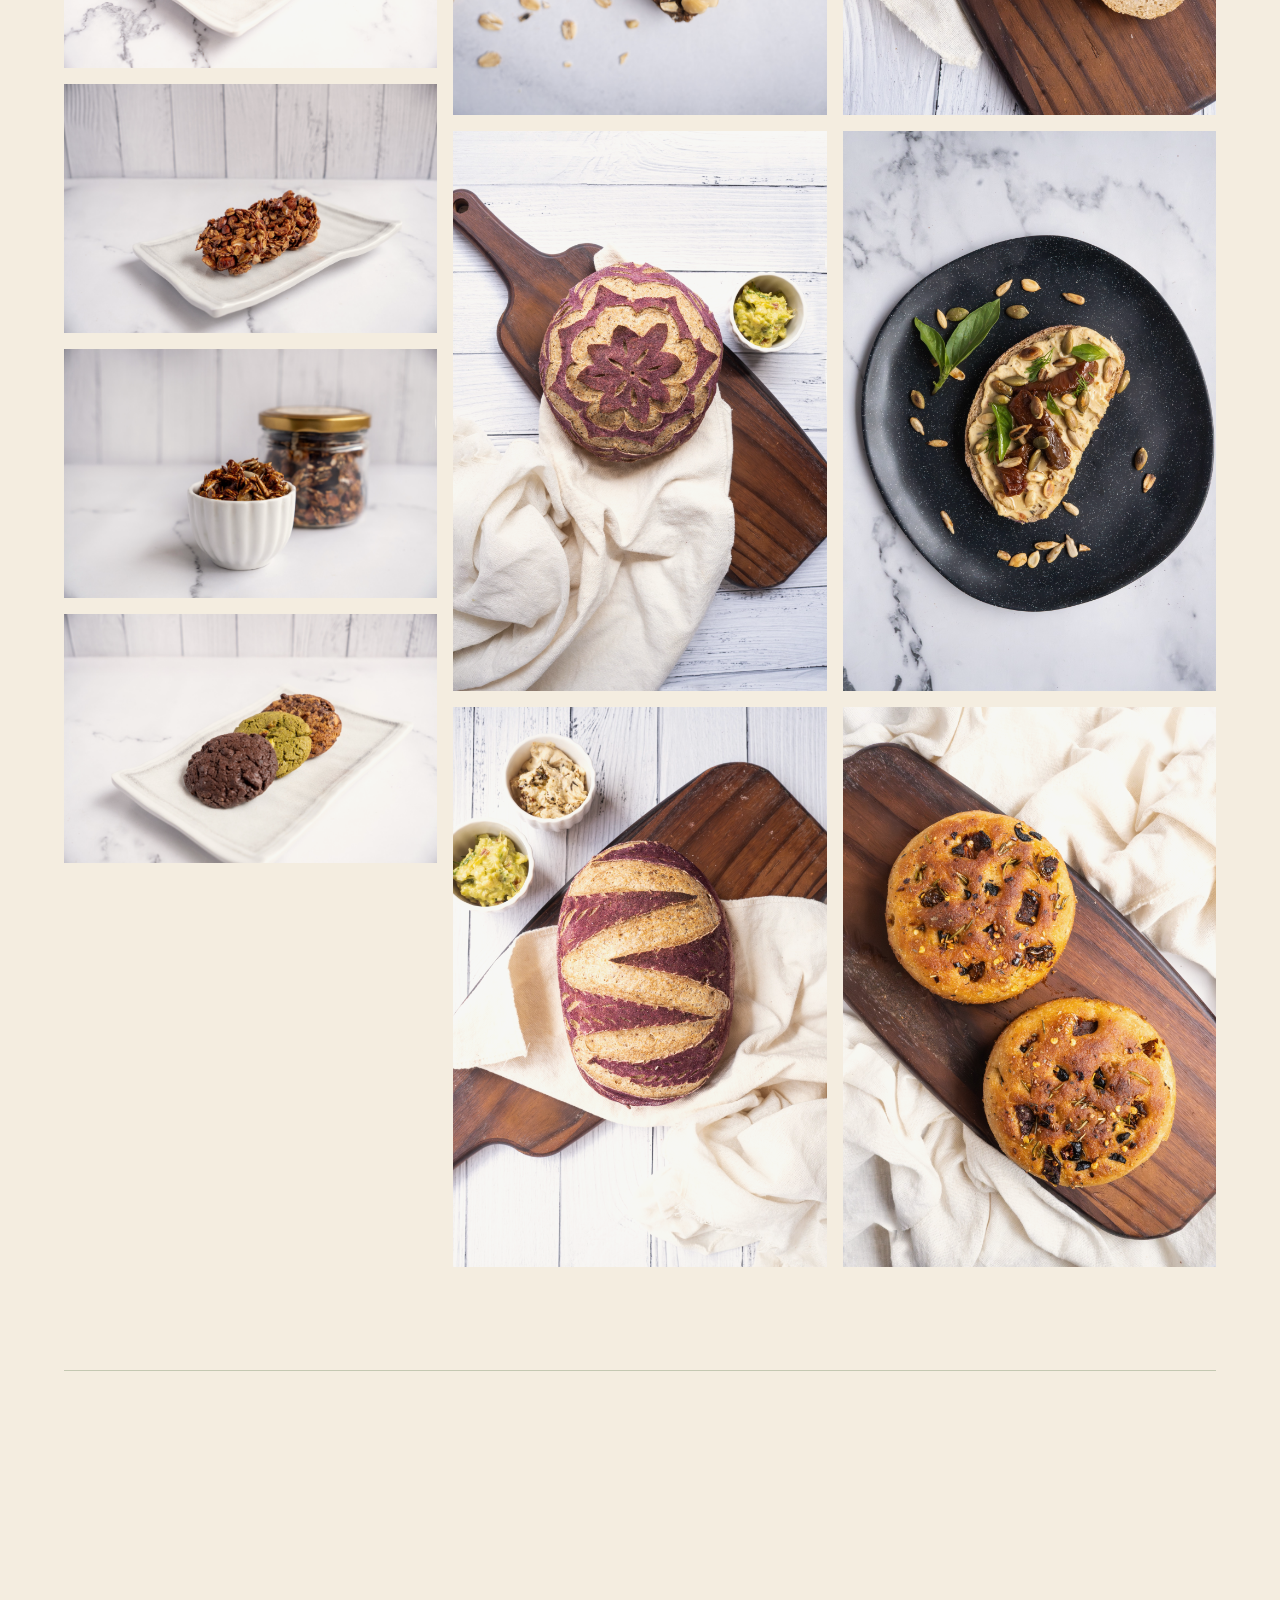
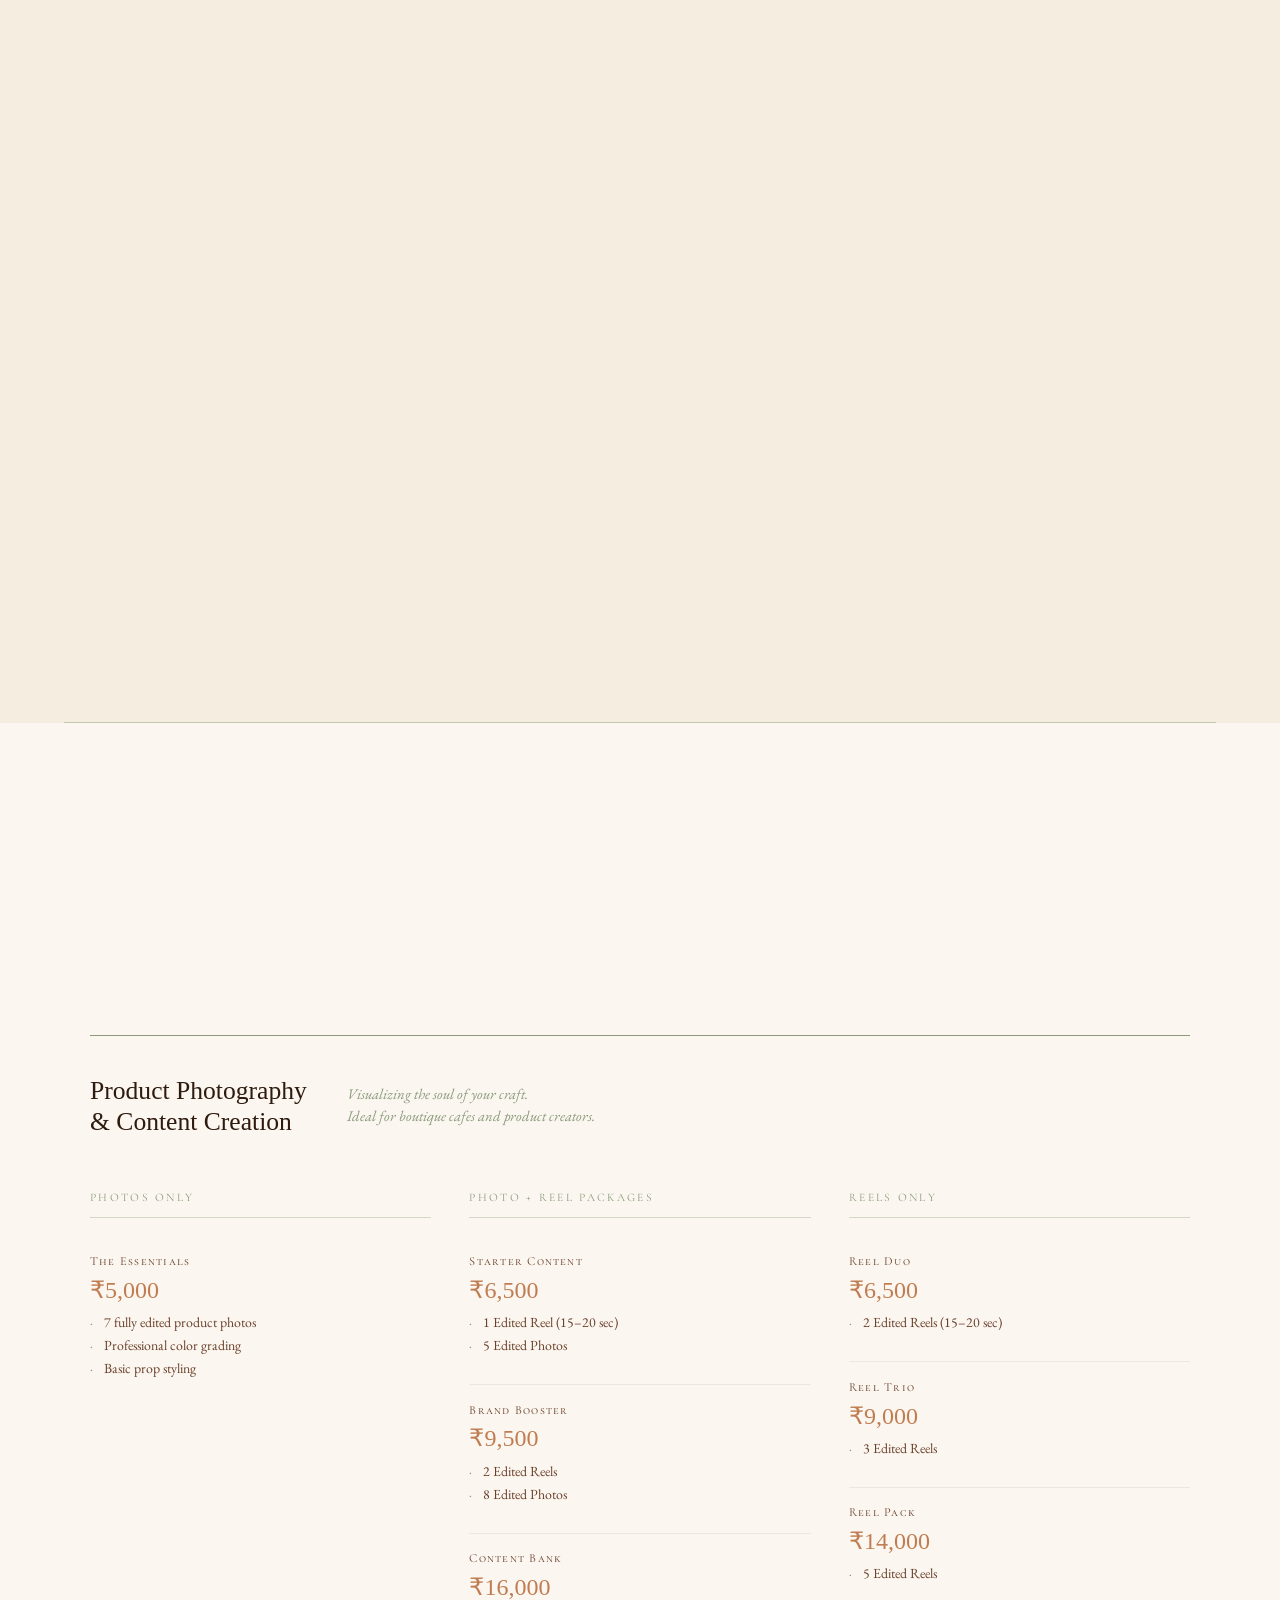
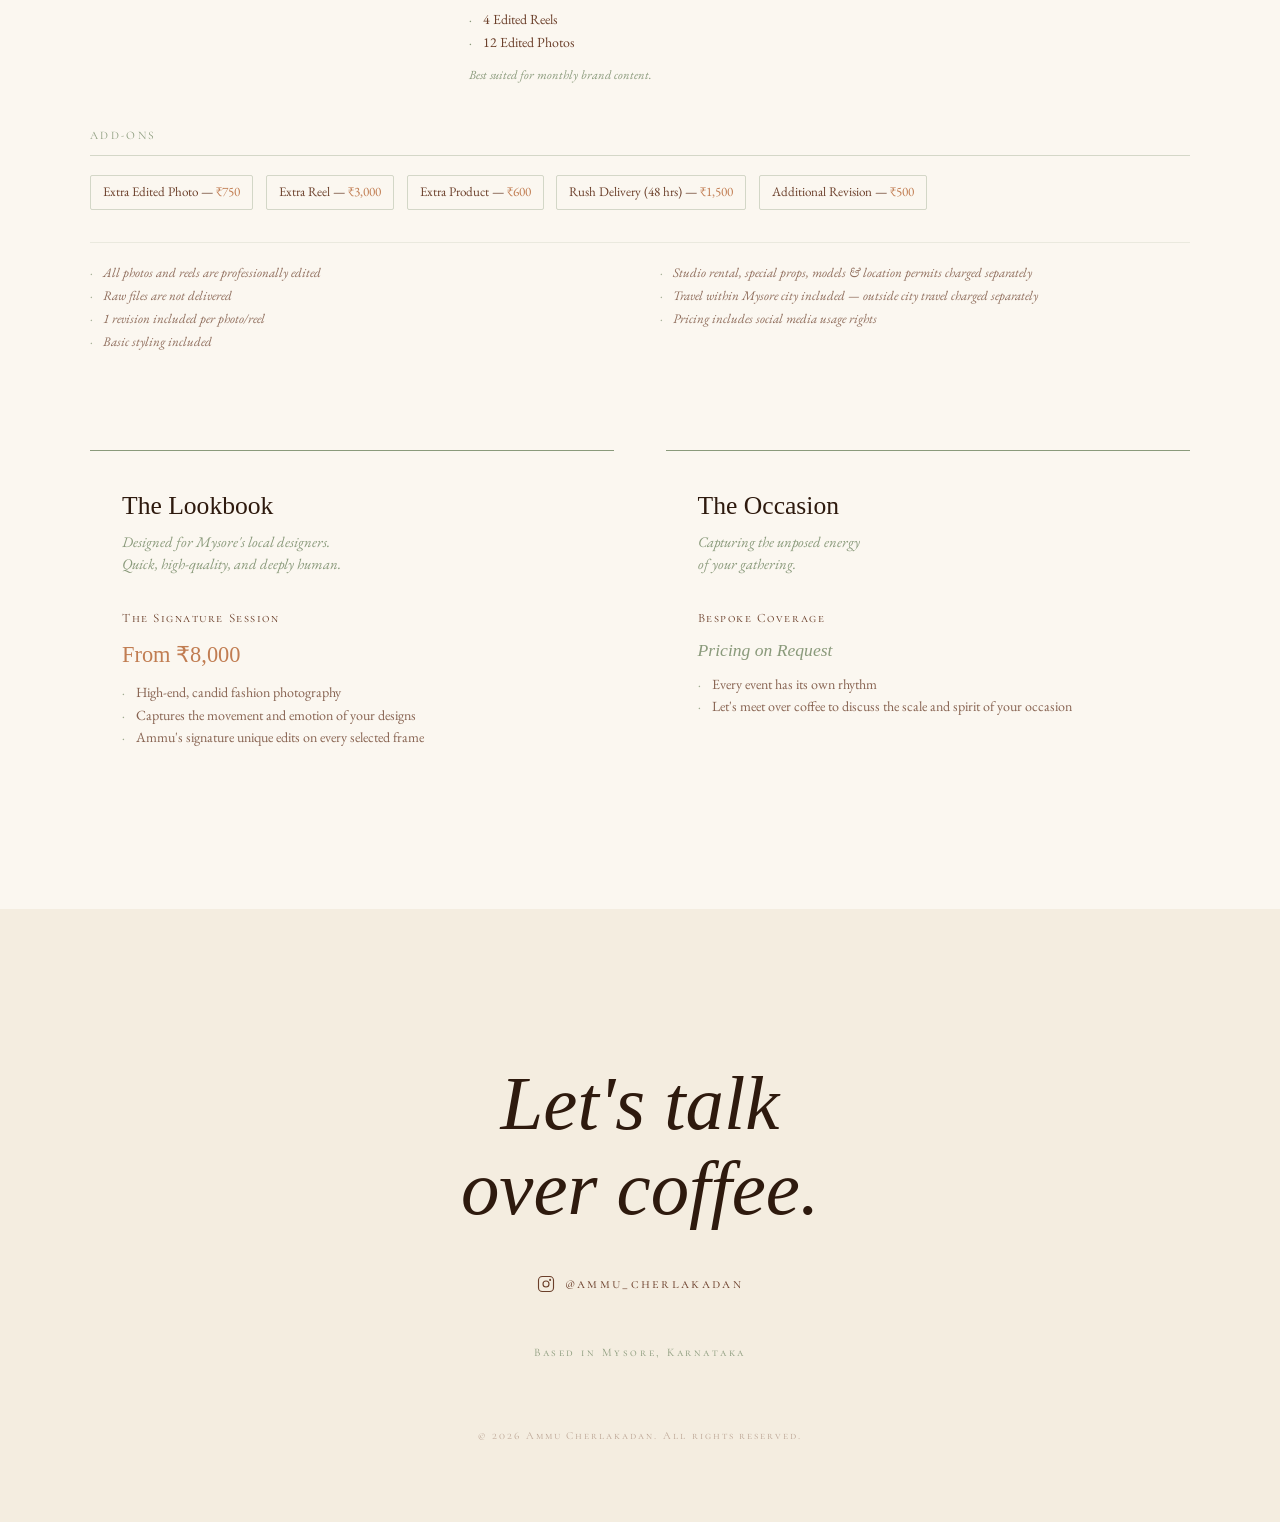
==== commit 9d5b8b59: "Update product photography pricing to new comprehensive structure Co-Authored-By: Claude Sonnet 4.6 " ====
--- a/index.html
+++ b/index.html
@@ -117,78 +117,163 @@
 
     <div class="services-grid">
 
-      <!-- Card 1: The Product & Table -->
-      <div class="service-card reveal">
-        <h3 class="service-card-name">The Product<br>&amp; Table</h3>
-        <p class="service-card-desc">
-          Visualizing the soul of your craft.<br>
-          Ideal for boutique cafes and product creators.
-        </p>
-
-        <div class="service-tier">
-          <p class="service-tier-name">The Foundational Set</p>
-          <p class="service-tier-price">₹5,000</p>
-          <ul class="service-tier-detail">
-            <li>Focus: Dynamic storytelling</li>
-            <li>2 Cinematic Reels <em>or</em> 1 Reel + 3 Soulful Product Portraits <em>or</em> 7 Soulful Product Portraits</li>
-          </ul>
+      <!-- Featured: Product Photography & Content Creation -->
+      <div class="service-featured reveal">
+
+        <div class="service-featured-header">
+          <h3 class="service-card-name">Product Photography<br>&amp; Content Creation</h3>
+          <p class="service-card-desc">
+            Visualizing the soul of your craft.<br>
+            Ideal for boutique cafes and product creators.
+          </p>
         </div>
 
-        <div class="service-tier">
-          <p class="service-tier-name">The Curated Duo</p>
-          <p class="service-tier-price">₹7,000</p>
-          <ul class="service-tier-detail">
-            <li>Focus: A balanced narrative for your feed</li>
-            <li>2 Cinematic Reels + 2 Soulful Product Portraits</li>
-            <li>Collaborative styling &amp; unique edits</li>
-          </ul>
+        <div class="package-categories">
+
+          <!-- Column 1: Photos Only -->
+          <div class="package-category">
+            <p class="package-category-label">Photos Only</p>
+
+            <div class="package-card">
+              <p class="package-name">The Essentials</p>
+              <p class="package-price">₹5,000</p>
+              <ul class="package-features">
+                <li>7 fully edited product photos</li>
+                <li>Professional color grading</li>
+                <li>Basic prop styling</li>
+              </ul>
+            </div>
+          </div>
+
+          <!-- Column 2: Photo + Reel Packages -->
+          <div class="package-category">
+            <p class="package-category-label">Photo + Reel Packages</p>
+
+            <div class="package-card">
+              <p class="package-name">Starter Content</p>
+              <p class="package-price">₹6,500</p>
+              <ul class="package-features">
+                <li>1 Edited Reel (15–20 sec)</li>
+                <li>5 Edited Photos</li>
+              </ul>
+            </div>
+
+            <div class="package-card">
+              <p class="package-name">Brand Booster</p>
+              <p class="package-price">₹9,500</p>
+              <ul class="package-features">
+                <li>2 Edited Reels</li>
+                <li>8 Edited Photos</li>
+              </ul>
+            </div>
+
+            <div class="package-card">
+              <p class="package-name">Content Bank</p>
+              <p class="package-price">₹16,000</p>
+              <ul class="package-features">
+                <li>4 Edited Reels</li>
+                <li>12 Edited Photos</li>
+              </ul>
+              <p class="package-note">Best suited for monthly brand content.</p>
+            </div>
+          </div>
+
+          <!-- Column 3: Reels Only -->
+          <div class="package-category">
+            <p class="package-category-label">Reels Only</p>
+
+            <div class="package-card">
+              <p class="package-name">Reel Duo</p>
+              <p class="package-price">₹6,500</p>
+              <ul class="package-features">
+                <li>2 Edited Reels (15–20 sec)</li>
+              </ul>
+            </div>
+
+            <div class="package-card">
+              <p class="package-name">Reel Trio</p>
+              <p class="package-price">₹9,000</p>
+              <ul class="package-features">
+                <li>3 Edited Reels</li>
+              </ul>
+            </div>
+
+            <div class="package-card">
+              <p class="package-name">Reel Pack</p>
+              <p class="package-price">₹14,000</p>
+              <ul class="package-features">
+                <li>5 Edited Reels</li>
+              </ul>
+            </div>
+          </div>
+
+        </div><!-- /.package-categories -->
+
+        <!-- Add-Ons -->
+        <div class="addons-section">
+          <p class="package-category-label">Add-Ons</p>
+          <div class="addons-row">
+            <span class="addon-item">Extra Edited Photo &mdash; <strong>₹750</strong></span>
+            <span class="addon-item">Extra Reel &mdash; <strong>₹3,000</strong></span>
+            <span class="addon-item">Extra Product &mdash; <strong>₹600</strong></span>
+            <span class="addon-item">Rush Delivery (48 hrs) &mdash; <strong>₹1,500</strong></span>
+            <span class="addon-item">Additional Revision &mdash; <strong>₹500</strong></span>
+          </div>
         </div>
 
-        <div class="service-tier">
-          <p class="service-tier-name">The Narrative Flow</p>
-          <p class="service-tier-price">₹10,000</p>
-          <ul class="service-tier-detail">
-            <li>Focus: Complete visual storytelling</li>
-            <li>4 Comprehensive Reels — raw shoot to artistic edit</li>
-          </ul>
+        <!-- Notes -->
+        <ul class="pricing-notes">
+          <li>All photos and reels are professionally edited</li>
+          <li>Raw files are not delivered</li>
+          <li>1 revision included per photo/reel</li>
+          <li>Basic styling included</li>
+          <li>Studio rental, special props, models &amp; location permits charged separately</li>
+          <li>Travel within Mysore city included — outside city travel charged separately</li>
+          <li>Pricing includes social media usage rights</li>
+        </ul>
+
+      </div><!-- /.service-featured -->
+
+      <!-- Secondary cards -->
+      <div class="services-secondary">
+
+        <!-- The Lookbook -->
+        <div class="service-card reveal">
+          <h3 class="service-card-name">The Lookbook</h3>
+          <p class="service-card-desc">
+            Designed for Mysore's local designers.<br>
+            Quick, high-quality, and deeply human.
+          </p>
+
+          <div class="service-tier">
+            <p class="service-tier-name">The Signature Session</p>
+            <p class="service-tier-price">From ₹8,000</p>
+            <ul class="service-tier-detail">
+              <li>High-end, candid fashion photography</li>
+              <li>Captures the movement and emotion of your designs</li>
+              <li>Ammu's signature unique edits on every selected frame</li>
+            </ul>
+          </div>
         </div>
-      </div>
-
-      <!-- Card 2: The Lookbook -->
-      <div class="service-card reveal">
-        <h3 class="service-card-name">The Lookbook</h3>
-        <p class="service-card-desc">
-          Designed for Mysore's local designers.<br>
-          Quick, high-quality, and deeply human.
-        </p>
-
-        <div class="service-tier">
-          <p class="service-tier-name">The Signature Session</p>
-          <p class="service-tier-price">From ₹8,000</p>
-          <ul class="service-tier-detail">
-            <li>High-end, candid fashion photography</li>
-            <li>Captures the movement and emotion of your designs</li>
-            <li>Ammu's signature unique edits on every selected frame</li>
-          </ul>
+
+        <!-- The Occasion -->
+        <div class="service-card reveal">
+          <h3 class="service-card-name">The Occasion</h3>
+          <p class="service-card-desc">
+            Capturing the unposed energy<br>of your gathering.
+          </p>
+
+          <div class="service-tier">
+            <p class="service-tier-name">Bespoke Coverage</p>
+            <p class="service-tier-price" style="color: var(--sage); font-size: 1.1rem; font-style: italic;">Pricing on Request</p>
+            <ul class="service-tier-detail">
+              <li>Every event has its own rhythm</li>
+              <li>Let's meet over coffee to discuss the scale and spirit of your occasion</li>
+            </ul>
+          </div>
         </div>
-      </div>
-
-      <!-- Card 3: The Occasion -->
-      <div class="service-card reveal">
-        <h3 class="service-card-name">The Occasion</h3>
-        <p class="service-card-desc">
-          Capturing the unposed energy<br>of your gathering.
-        </p>
-
-        <div class="service-tier">
-          <p class="service-tier-name">Bespoke Coverage</p>
-          <p class="service-tier-price" style="color: var(--sage); font-size: 1.1rem; font-style: italic;">Pricing on Request</p>
-          <ul class="service-tier-detail">
-            <li>Every event has its own rhythm</li>
-            <li>Let's meet over coffee to discuss the scale and spirit of your occasion</li>
-          </ul>
-        </div>
-      </div>
+
+      </div><!-- /.services-secondary -->
 
     </div>
   </section>
--- a/style.css
+++ b/style.css
@@ -466,9 +466,6 @@
 }
 
 .services-grid {
-  display: grid;
-  grid-template-columns: repeat(3, 1fr);
-  gap: clamp(2rem, 4vw, 3.5rem);
   max-width: 1100px;
   margin: 0 auto;
 }
@@ -542,6 +539,164 @@
   position: absolute;
   left: 0;
   color: var(--sage);
+}
+
+/* ── Featured Product Pricing Block ──────────────────────── */
+.service-featured {
+  padding: 2.5rem 0 3rem;
+  border-top: 1px solid var(--sage);
+  margin-bottom: 3rem;
+}
+
+.service-featured-header {
+  display: flex;
+  align-items: baseline;
+  gap: 2.5rem;
+  margin-bottom: 2.5rem;
+  flex-wrap: wrap;
+}
+
+.service-featured-header .service-card-desc {
+  margin-bottom: 0;
+  flex: 1;
+  min-width: 200px;
+}
+
+/* Package categories 3-col grid */
+.package-categories {
+  display: grid;
+  grid-template-columns: repeat(3, 1fr);
+  gap: clamp(1.5rem, 3vw, 2.5rem);
+  margin-bottom: 2.5rem;
+}
+
+.package-category-label {
+  font-family: var(--font-sc);
+  font-size: 0.72rem;
+  letter-spacing: 0.2em;
+  color: var(--sage);
+  text-transform: uppercase;
+  margin-bottom: 1.2rem;
+  padding-bottom: 0.6rem;
+  border-bottom: 1px solid rgba(138, 154, 123, 0.35);
+  display: block;
+}
+
+.package-card {
+  padding: 0.9rem 0 1.1rem;
+  border-bottom: 1px solid rgba(138, 154, 123, 0.15);
+}
+.package-card:last-child {
+  border-bottom: none;
+  padding-bottom: 0;
+}
+
+.package-name {
+  font-family: var(--font-sc);
+  font-size: 0.77rem;
+  letter-spacing: 0.1em;
+  color: var(--brown-mid);
+  margin-bottom: 0.2rem;
+}
+
+.package-price {
+  font-family: var(--font-display);
+  font-size: 1.5rem;
+  font-weight: 300;
+  color: var(--terracotta);
+  margin-bottom: 0.4rem;
+  line-height: 1.2;
+}
+
+.package-features {
+  font-size: 0.87rem;
+  color: var(--brown-mid);
+  line-height: 1.65;
+  list-style: none;
+  margin-bottom: 0.6rem;
+}
+.package-features li {
+  position: relative;
+  padding-left: 1em;
+}
+.package-features li::before {
+  content: '·';
+  position: absolute;
+  left: 0;
+  color: var(--sage);
+}
+
+.package-includes {
+  font-size: 0.8rem;
+  color: var(--brown-mid);
+  opacity: 0.7;
+  padding: 0.35rem 0.7rem;
+  border-left: 2px solid rgba(138, 154, 123, 0.4);
+  line-height: 1.5;
+}
+
+.package-note {
+  font-size: 0.78rem;
+  font-style: italic;
+  color: var(--sage);
+  margin-top: 0.5rem;
+}
+
+/* Add-ons */
+.addons-section {
+  margin-bottom: 2rem;
+}
+
+.addons-row {
+  display: flex;
+  flex-wrap: wrap;
+  gap: 0.5rem 0.8rem;
+  margin-top: 0.8rem;
+}
+
+.addon-item {
+  font-size: 0.82rem;
+  color: var(--brown-mid);
+  padding: 0.3rem 0.75rem;
+  border: 1px solid rgba(138, 154, 123, 0.35);
+  border-radius: 2px;
+  white-space: nowrap;
+}
+.addon-item strong {
+  color: var(--terracotta);
+  font-weight: 400;
+}
+
+/* Pricing notes */
+.pricing-notes {
+  font-size: 0.82rem;
+  font-style: italic;
+  color: var(--brown-mid);
+  opacity: 0.75;
+  line-height: 1.75;
+  list-style: none;
+  border-top: 1px solid rgba(138, 154, 123, 0.2);
+  padding-top: 1.2rem;
+  columns: 2;
+  column-gap: 2.5rem;
+}
+.pricing-notes li {
+  position: relative;
+  padding-left: 1em;
+  break-inside: avoid;
+}
+.pricing-notes li::before {
+  content: '·';
+  position: absolute;
+  left: 0;
+  color: var(--sage);
+}
+
+/* Secondary 2-col grid (Lookbook + Occasion) */
+.services-secondary {
+  display: grid;
+  grid-template-columns: 1fr 1fr;
+  gap: clamp(2rem, 4vw, 3.5rem);
 }
 
 /* ── Contact / Footer ─────────────────────────────────────── */
@@ -639,10 +794,15 @@
     object-position: center top;
   }
 
-  .services-grid {
-    grid-template-columns: 1fr;
-    max-width: 520px;
-  }
+  .services-grid { max-width: 600px; }
+
+  .package-categories { grid-template-columns: 1fr; }
+
+  .pricing-notes { columns: 1; }
+
+  .services-secondary { grid-template-columns: 1fr; }
+
+  .service-featured-header { flex-direction: column; gap: 0.5rem; }
 
   .services-intro { margin-bottom: 2.5rem; }
 
@@ -678,6 +838,9 @@
 
   .services { padding: 3rem 1.2rem; }
   .service-card { padding: 2rem 0; border-top: 1px solid var(--sage); }
+  .service-featured { padding: 2rem 0 2rem; }
+  .addons-row { gap: 0.4rem 0.6rem; }
+  .addon-item { font-size: 0.78rem; padding: 0.25rem 0.6rem; }
 
   .contact { padding: 4rem 1.2rem 3rem; }
   .contact-heading { font-size: clamp(2rem, 10vw, 3rem); }
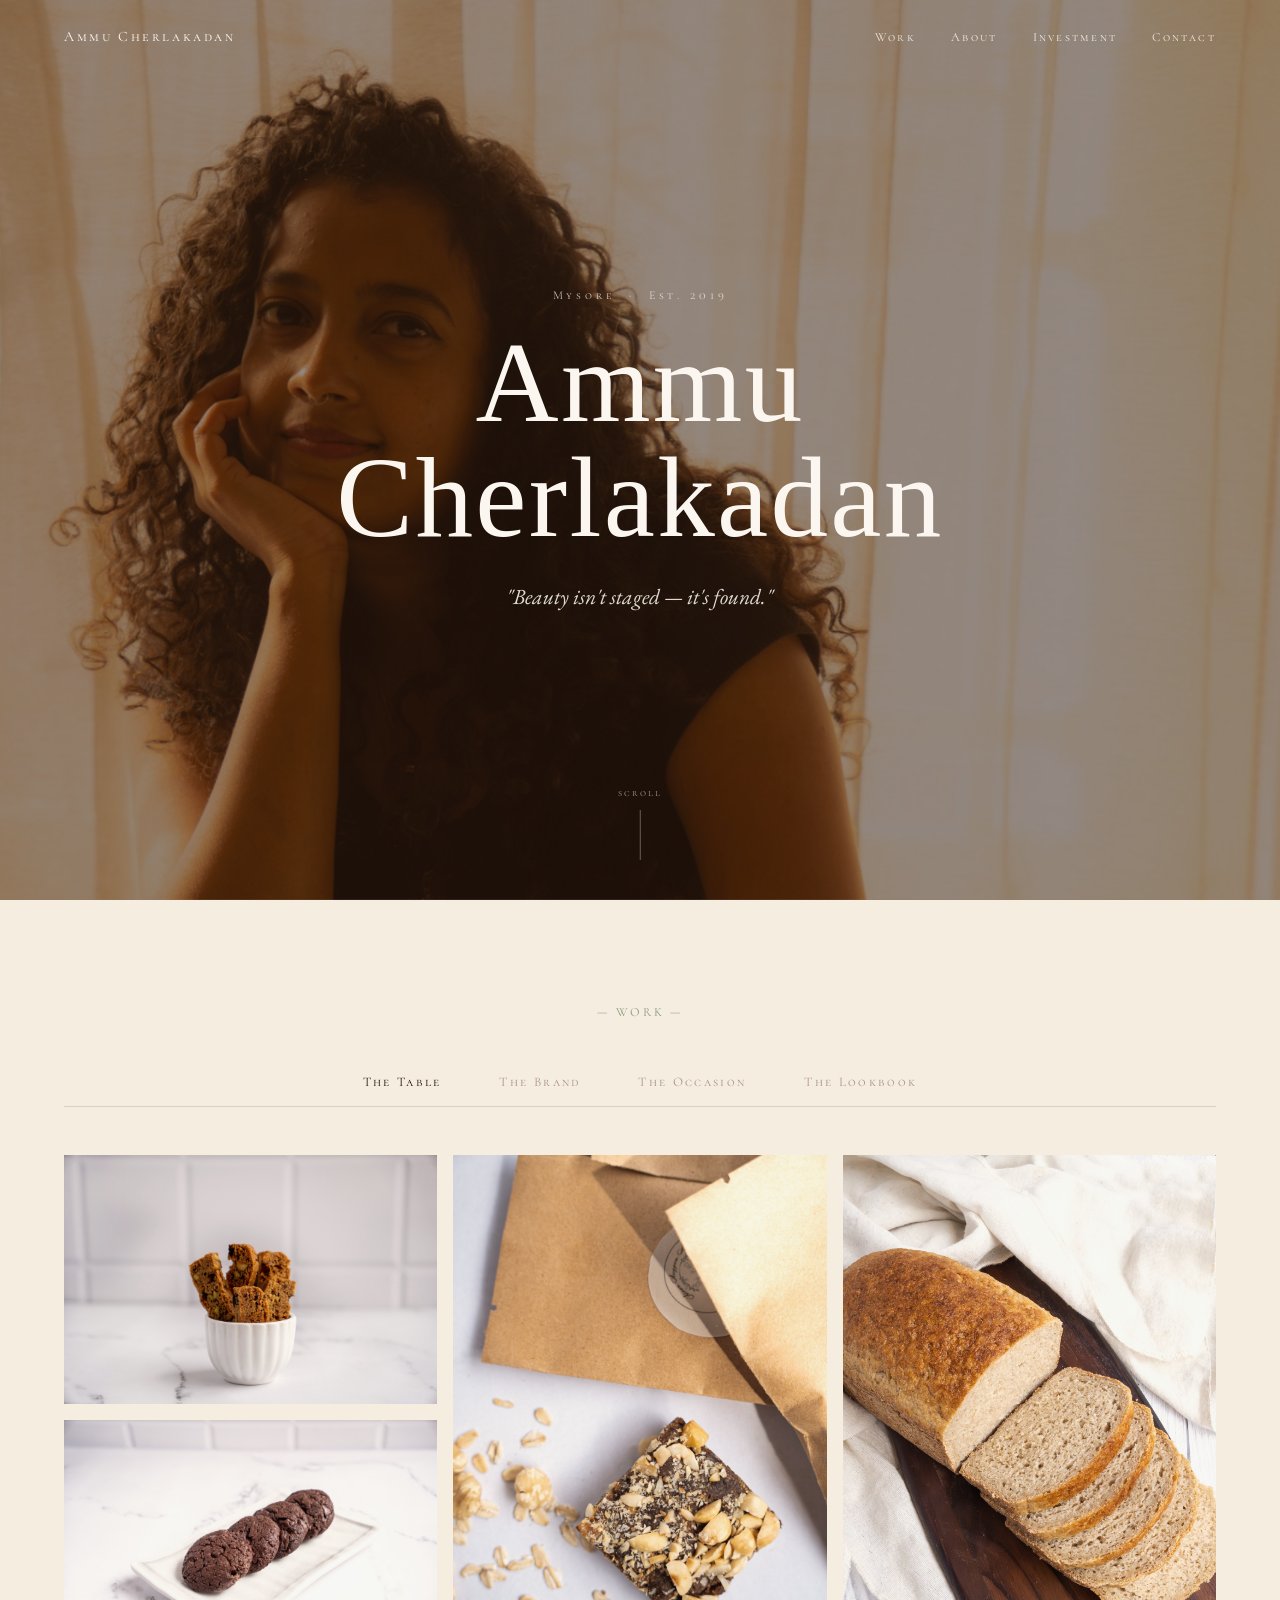
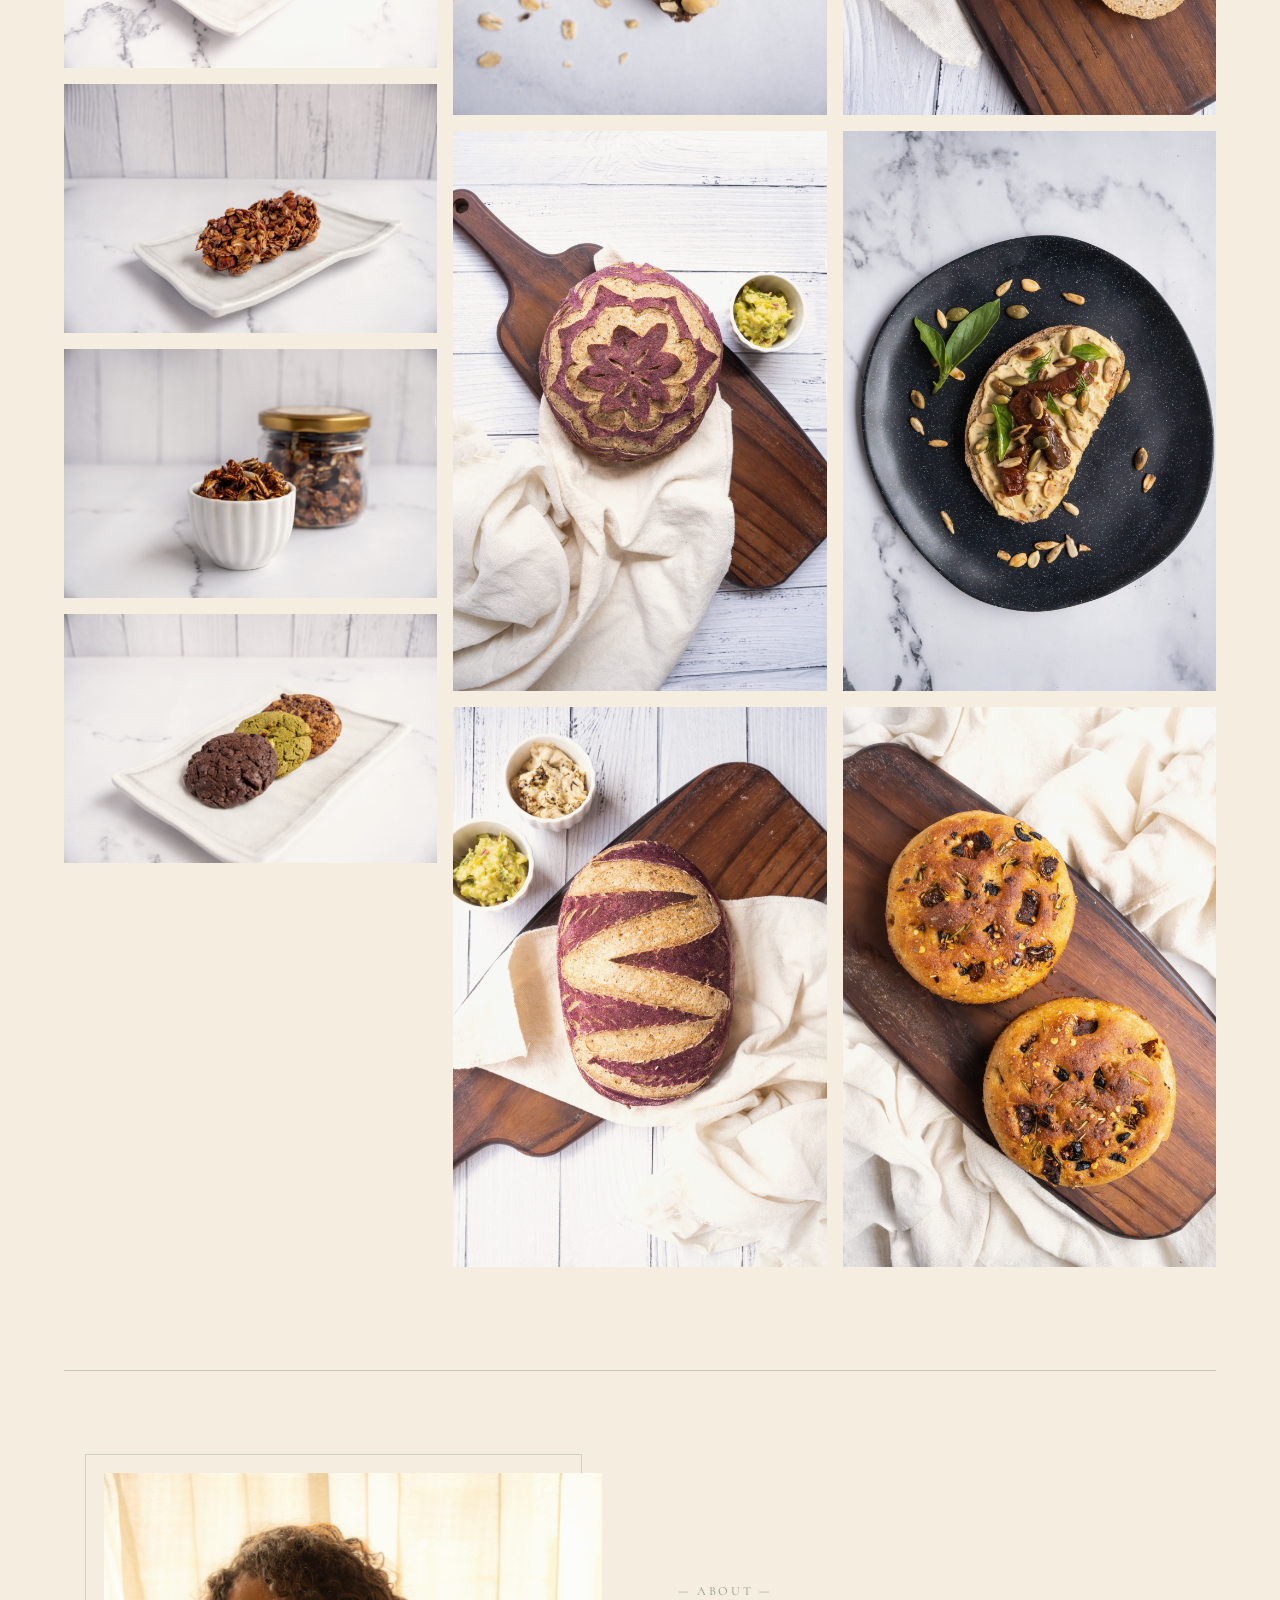
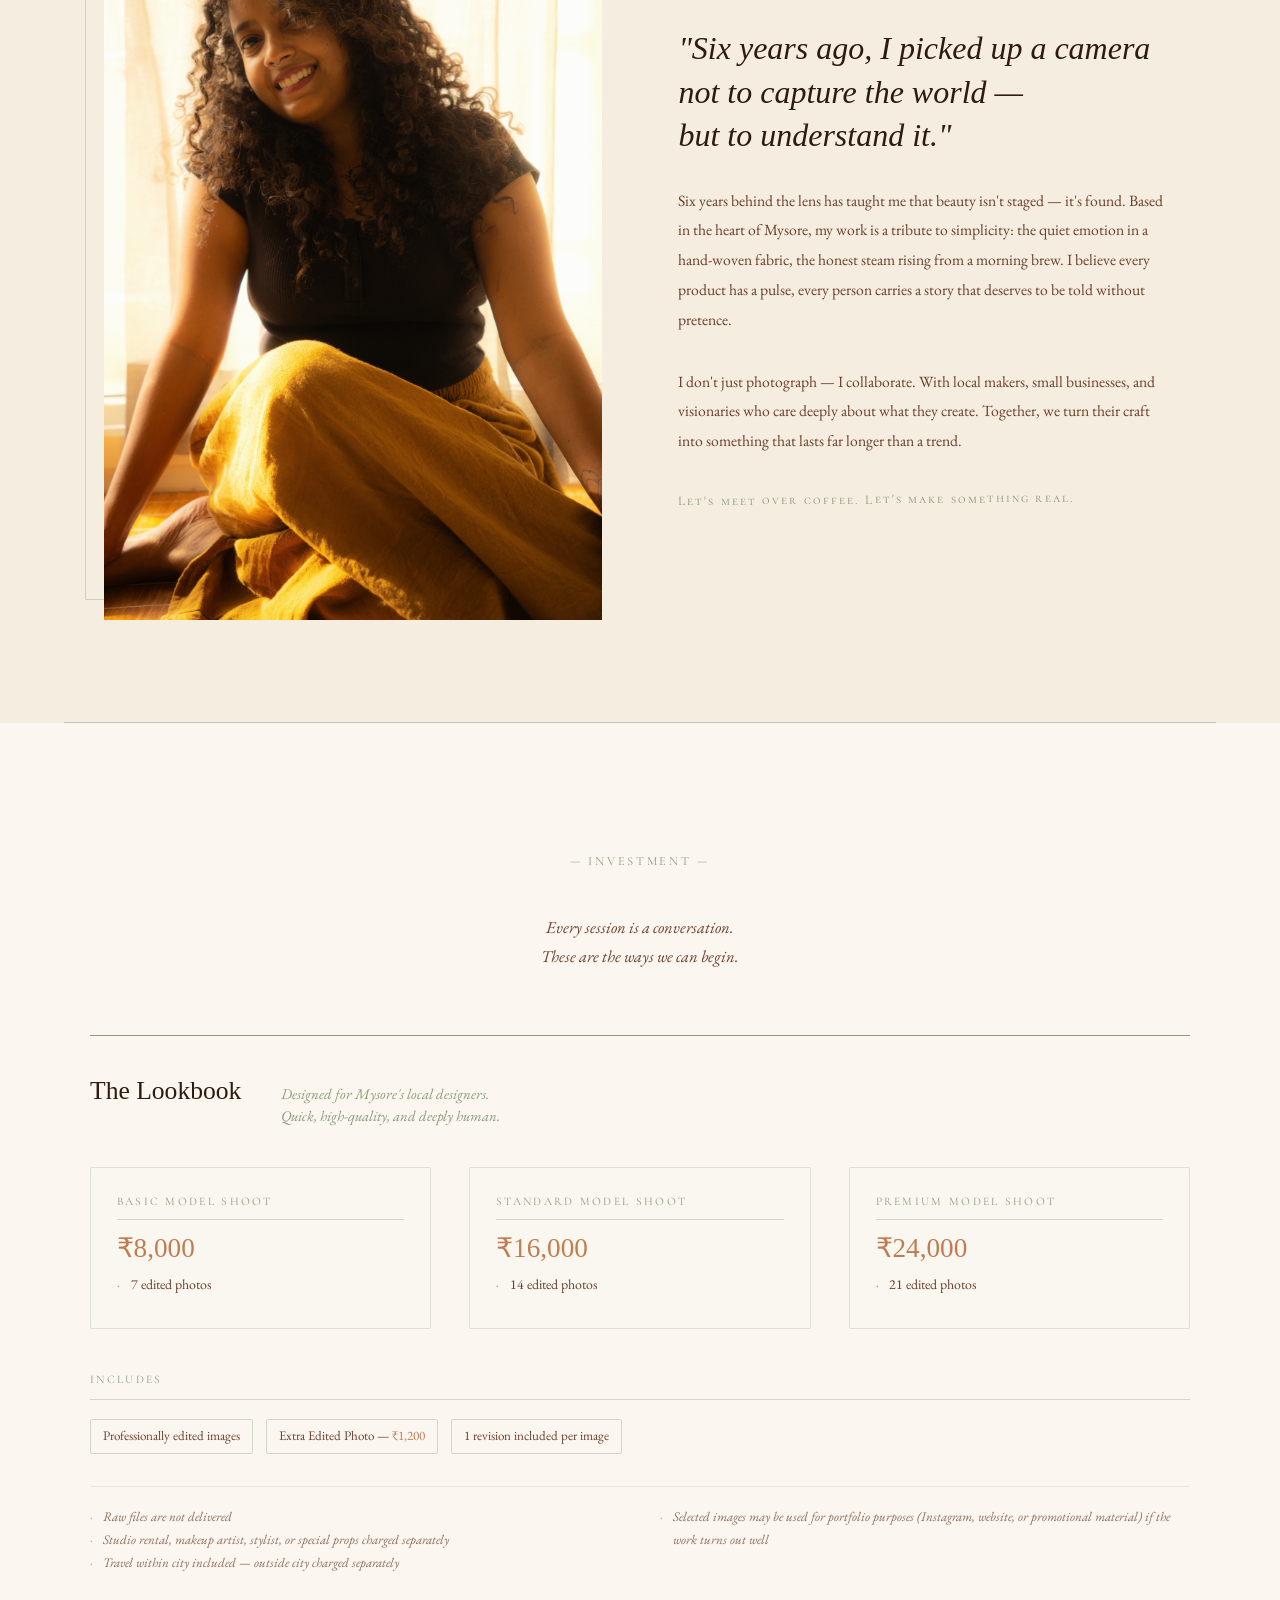
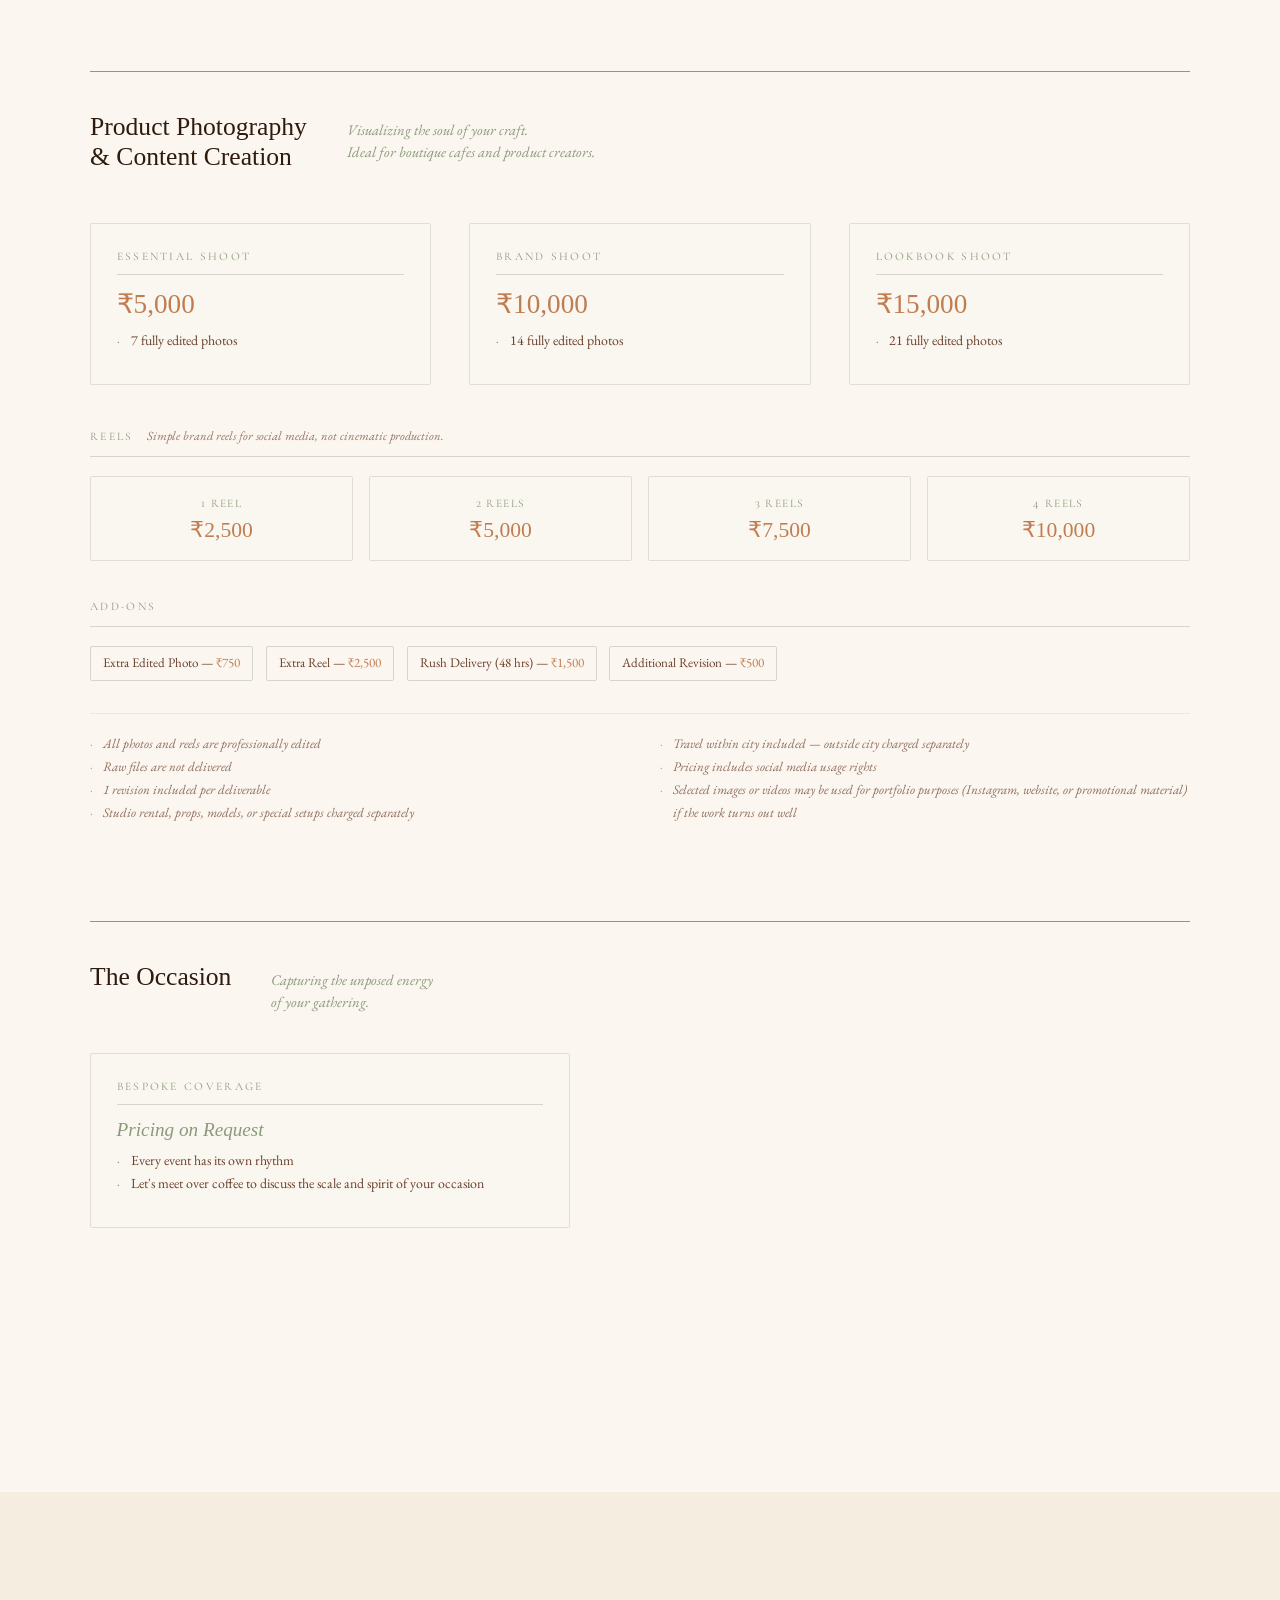
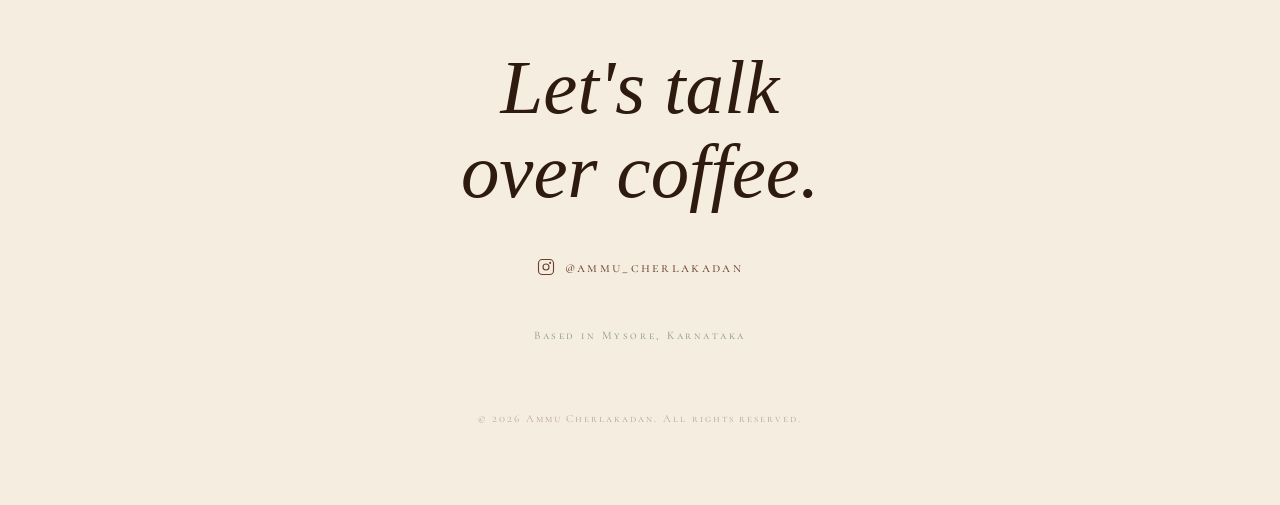
==== commit b6e9a109: "Redesign pricing: new structure, reorder sections and portfolio tabs - Product Photography: 3 solo t" ====
--- a/index.html
+++ b/index.html
@@ -57,16 +57,16 @@
 
     <div class="portfolio-tabs" role="tablist" aria-label="Portfolio categories">
       <button class="tab-btn active" role="tab" aria-selected="true"  data-tab="table"    aria-controls="panel-table">The Table</button>
-      <button class="tab-btn"        role="tab" aria-selected="false" data-tab="lookbook" aria-controls="panel-lookbook">The Lookbook</button>
       <button class="tab-btn"        role="tab" aria-selected="false" data-tab="brand"    aria-controls="panel-brand">The Brand</button>
       <button class="tab-btn"        role="tab" aria-selected="false" data-tab="occasion" aria-controls="panel-occasion">The Occasion</button>
+      <button class="tab-btn"        role="tab" aria-selected="false" data-tab="lookbook" aria-controls="panel-lookbook">The Lookbook</button>
     </div>
 
     <!-- Panels populated dynamically from gallery.js -->
     <div class="tab-panel active" id="panel-table"    role="tabpanel"><div class="masonry"></div></div>
-    <div class="tab-panel"        id="panel-lookbook" role="tabpanel"><div class="masonry"></div></div>
     <div class="tab-panel"        id="panel-brand"    role="tabpanel"><div class="masonry"></div></div>
     <div class="tab-panel"        id="panel-occasion" role="tabpanel"><div class="masonry"></div></div>
+    <div class="tab-panel"        id="panel-lookbook" role="tabpanel"><div class="masonry"></div></div>
   </section>
 
   <hr class="thin-rule" aria-hidden="true" />
@@ -117,7 +117,66 @@
 
     <div class="services-grid">
 
-      <!-- Featured: Product Photography & Content Creation -->
+      <!-- 1. The Lookbook -->
+      <div class="service-featured reveal">
+
+        <div class="service-featured-header">
+          <h3 class="service-card-name">The Lookbook</h3>
+          <p class="service-card-desc">
+            Designed for Mysore's local designers.<br>
+            Quick, high-quality, and deeply human.
+          </p>
+        </div>
+
+        <div class="package-categories">
+
+          <div class="package-category package-category--solo">
+            <p class="package-category-label">Basic Model Shoot</p>
+            <p class="package-price">₹8,000</p>
+            <ul class="package-features">
+              <li>7 edited photos</li>
+            </ul>
+          </div>
+
+          <div class="package-category package-category--solo">
+            <p class="package-category-label">Standard Model Shoot</p>
+            <p class="package-price">₹16,000</p>
+            <ul class="package-features">
+              <li>14 edited photos</li>
+            </ul>
+          </div>
+
+          <div class="package-category package-category--solo">
+            <p class="package-category-label">Premium Model Shoot</p>
+            <p class="package-price">₹24,000</p>
+            <ul class="package-features">
+              <li>21 edited photos</li>
+            </ul>
+          </div>
+
+        </div><!-- /.package-categories -->
+
+        <!-- Includes -->
+        <div class="addons-section">
+          <p class="package-category-label">Includes</p>
+          <div class="addons-row">
+            <span class="addon-item">Professionally edited images</span>
+            <span class="addon-item">Extra Edited Photo &mdash; <strong>₹1,200</strong></span>
+            <span class="addon-item">1 revision included per image</span>
+          </div>
+        </div>
+
+        <!-- Notes -->
+        <ul class="pricing-notes">
+          <li>Raw files are not delivered</li>
+          <li>Studio rental, makeup artist, stylist, or special props charged separately</li>
+          <li>Travel within city included &mdash; outside city charged separately</li>
+          <li>Selected images may be used for portfolio purposes (Instagram, website, or promotional material) if the work turns out well</li>
+        </ul>
+
+      </div><!-- /.service-featured -->
+
+      <!-- 2. Product Photography & Content Creation -->
       <div class="service-featured reveal">
 
         <div class="service-featured-header">
@@ -130,92 +189,61 @@
 
         <div class="package-categories">
 
-          <!-- Column 1: Photos Only -->
-          <div class="package-category">
-            <p class="package-category-label">Photos Only</p>
-
-            <div class="package-card">
-              <p class="package-name">The Essentials</p>
-              <p class="package-price">₹5,000</p>
-              <ul class="package-features">
-                <li>7 fully edited product photos</li>
-                <li>Professional color grading</li>
-                <li>Basic prop styling</li>
-              </ul>
+          <div class="package-category package-category--solo">
+            <p class="package-category-label">Essential Shoot</p>
+            <p class="package-price">₹5,000</p>
+            <ul class="package-features">
+              <li>7 fully edited photos</li>
+            </ul>
+          </div>
+
+          <div class="package-category package-category--solo">
+            <p class="package-category-label">Brand Shoot</p>
+            <p class="package-price">₹10,000</p>
+            <ul class="package-features">
+              <li>14 fully edited photos</li>
+            </ul>
+          </div>
+
+          <div class="package-category package-category--solo">
+            <p class="package-category-label">Lookbook Shoot</p>
+            <p class="package-price">₹15,000</p>
+            <ul class="package-features">
+              <li>21 fully edited photos</li>
+            </ul>
+          </div>
+
+        </div><!-- /.package-categories -->
+
+        <!-- Reels -->
+        <div class="reels-section">
+          <p class="package-category-label">Reels <span class="reels-note">Simple brand reels for social media, not cinematic production.</span></p>
+          <div class="reels-row">
+            <div class="reel-item">
+              <span class="reel-count">1 Reel</span>
+              <span class="reel-price">₹2,500</span>
             </div>
-          </div>
-
-          <!-- Column 2: Photo + Reel Packages -->
-          <div class="package-category">
-            <p class="package-category-label">Photo + Reel Packages</p>
-
-            <div class="package-card">
-              <p class="package-name">Starter Content</p>
-              <p class="package-price">₹6,500</p>
-              <ul class="package-features">
-                <li>1 Edited Reel (15–20 sec)</li>
-                <li>5 Edited Photos</li>
-              </ul>
+            <div class="reel-item">
+              <span class="reel-count">2 Reels</span>
+              <span class="reel-price">₹5,000</span>
             </div>
-
-            <div class="package-card">
-              <p class="package-name">Brand Booster</p>
-              <p class="package-price">₹9,500</p>
-              <ul class="package-features">
-                <li>2 Edited Reels</li>
-                <li>8 Edited Photos</li>
-              </ul>
+            <div class="reel-item">
+              <span class="reel-count">3 Reels</span>
+              <span class="reel-price">₹7,500</span>
             </div>
-
-            <div class="package-card">
-              <p class="package-name">Content Bank</p>
-              <p class="package-price">₹16,000</p>
-              <ul class="package-features">
-                <li>4 Edited Reels</li>
-                <li>12 Edited Photos</li>
-              </ul>
-              <p class="package-note">Best suited for monthly brand content.</p>
+            <div class="reel-item">
+              <span class="reel-count">4 Reels</span>
+              <span class="reel-price">₹10,000</span>
             </div>
           </div>
-
-          <!-- Column 3: Reels Only -->
-          <div class="package-category">
-            <p class="package-category-label">Reels Only</p>
-
-            <div class="package-card">
-              <p class="package-name">Reel Duo</p>
-              <p class="package-price">₹6,500</p>
-              <ul class="package-features">
-                <li>2 Edited Reels (15–20 sec)</li>
-              </ul>
-            </div>
-
-            <div class="package-card">
-              <p class="package-name">Reel Trio</p>
-              <p class="package-price">₹9,000</p>
-              <ul class="package-features">
-                <li>3 Edited Reels</li>
-              </ul>
-            </div>
-
-            <div class="package-card">
-              <p class="package-name">Reel Pack</p>
-              <p class="package-price">₹14,000</p>
-              <ul class="package-features">
-                <li>5 Edited Reels</li>
-              </ul>
-            </div>
-          </div>
-
-        </div><!-- /.package-categories -->
+        </div>
 
         <!-- Add-Ons -->
         <div class="addons-section">
           <p class="package-category-label">Add-Ons</p>
           <div class="addons-row">
             <span class="addon-item">Extra Edited Photo &mdash; <strong>₹750</strong></span>
-            <span class="addon-item">Extra Reel &mdash; <strong>₹3,000</strong></span>
-            <span class="addon-item">Extra Product &mdash; <strong>₹600</strong></span>
+            <span class="addon-item">Extra Reel &mdash; <strong>₹2,500</strong></span>
             <span class="addon-item">Rush Delivery (48 hrs) &mdash; <strong>₹1,500</strong></span>
             <span class="addon-item">Additional Revision &mdash; <strong>₹500</strong></span>
           </div>
@@ -225,55 +253,39 @@
         <ul class="pricing-notes">
           <li>All photos and reels are professionally edited</li>
           <li>Raw files are not delivered</li>
-          <li>1 revision included per photo/reel</li>
-          <li>Basic styling included</li>
-          <li>Studio rental, special props, models &amp; location permits charged separately</li>
-          <li>Travel within Mysore city included — outside city travel charged separately</li>
+          <li>1 revision included per deliverable</li>
+          <li>Studio rental, props, models, or special setups charged separately</li>
+          <li>Travel within city included &mdash; outside city charged separately</li>
           <li>Pricing includes social media usage rights</li>
+          <li>Selected images or videos may be used for portfolio purposes (Instagram, website, or promotional material) if the work turns out well</li>
         </ul>
 
       </div><!-- /.service-featured -->
 
-      <!-- Secondary cards -->
-      <div class="services-secondary">
-
-        <!-- The Lookbook -->
-        <div class="service-card reveal">
-          <h3 class="service-card-name">The Lookbook</h3>
-          <p class="service-card-desc">
-            Designed for Mysore's local designers.<br>
-            Quick, high-quality, and deeply human.
-          </p>
-
-          <div class="service-tier">
-            <p class="service-tier-name">The Signature Session</p>
-            <p class="service-tier-price">From ₹8,000</p>
-            <ul class="service-tier-detail">
-              <li>High-end, candid fashion photography</li>
-              <li>Captures the movement and emotion of your designs</li>
-              <li>Ammu's signature unique edits on every selected frame</li>
-            </ul>
-          </div>
-        </div>
-
-        <!-- The Occasion -->
-        <div class="service-card reveal">
+      <!-- 3. The Occasion -->
+      <div class="service-featured reveal">
+
+        <div class="service-featured-header">
           <h3 class="service-card-name">The Occasion</h3>
           <p class="service-card-desc">
             Capturing the unposed energy<br>of your gathering.
           </p>
-
-          <div class="service-tier">
-            <p class="service-tier-name">Bespoke Coverage</p>
-            <p class="service-tier-price" style="color: var(--sage); font-size: 1.1rem; font-style: italic;">Pricing on Request</p>
-            <ul class="service-tier-detail">
+        </div>
+
+        <div class="package-categories package-categories--single">
+
+          <div class="package-category package-category--solo">
+            <p class="package-category-label">Bespoke Coverage</p>
+            <p class="package-price package-price--on-request">Pricing on Request</p>
+            <ul class="package-features">
               <li>Every event has its own rhythm</li>
               <li>Let's meet over coffee to discuss the scale and spirit of your occasion</li>
             </ul>
           </div>
-        </div>
-
-      </div><!-- /.services-secondary -->
+
+        </div><!-- /.package-categories -->
+
+      </div><!-- /.service-featured -->
 
     </div>
   </section>
--- a/style.css
+++ b/style.css
@@ -642,6 +642,82 @@
   margin-top: 0.5rem;
 }
 
+/* Single-item package grid (The Occasion) */
+.package-categories--single {
+  grid-template-columns: 1fr;
+  max-width: 480px;
+}
+
+/* "Pricing on Request" variant */
+.package-price--on-request {
+  color: var(--sage) !important;
+  font-size: 1.2rem !important;
+  font-style: italic;
+}
+
+/* Solo photo tier — category itself is the card */
+.package-category--solo {
+  padding: 1.4rem 1.6rem;
+  border: 1px solid rgba(138, 154, 123, 0.25);
+  border-radius: 2px;
+  background: rgba(251, 247, 240, 0.6);
+}
+.package-category--solo .package-category-label {
+  margin-bottom: 0.8rem;
+  padding-bottom: 0.5rem;
+}
+.package-category--solo .package-price {
+  font-size: 1.7rem;
+  margin-bottom: 0.5rem;
+}
+
+/* Reels section */
+.reels-section {
+  margin-bottom: 2.2rem;
+}
+.reels-note {
+  font-family: var(--font-body);
+  font-size: 0.78rem;
+  font-style: italic;
+  color: var(--brown-mid);
+  opacity: 0.7;
+  letter-spacing: 0;
+  margin-left: 0.5rem;
+  font-weight: 400;
+  text-transform: none;
+}
+.reels-row {
+  display: grid;
+  grid-template-columns: repeat(4, 1fr);
+  gap: 1rem;
+  margin-top: 1rem;
+}
+.reel-item {
+  display: flex;
+  flex-direction: column;
+  align-items: center;
+  gap: 0.3rem;
+  padding: 1rem 0.75rem;
+  border: 1px solid rgba(138, 154, 123, 0.25);
+  border-radius: 2px;
+  text-align: center;
+  background: rgba(251, 247, 240, 0.4);
+}
+.reel-count {
+  font-family: var(--font-sc);
+  font-size: 0.72rem;
+  letter-spacing: 0.12em;
+  color: var(--sage);
+  text-transform: uppercase;
+}
+.reel-price {
+  font-family: var(--font-display);
+  font-size: 1.35rem;
+  font-weight: 300;
+  color: var(--terracotta);
+  line-height: 1.2;
+}
+
 /* Add-ons */
 .addons-section {
   margin-bottom: 2rem;
@@ -798,6 +874,8 @@
 
   .package-categories { grid-template-columns: 1fr; }
 
+  .reels-row { grid-template-columns: repeat(2, 1fr); }
+
   .pricing-notes { columns: 1; }
 
   .services-secondary { grid-template-columns: 1fr; }
@@ -841,6 +919,9 @@
   .service-featured { padding: 2rem 0 2rem; }
   .addons-row { gap: 0.4rem 0.6rem; }
   .addon-item { font-size: 0.78rem; padding: 0.25rem 0.6rem; }
+  .reels-row { grid-template-columns: repeat(2, 1fr); gap: 0.6rem; }
+  .reel-item { padding: 0.75rem 0.5rem; }
+  .reel-price { font-size: 1.15rem; }
 
   .contact { padding: 4rem 1.2rem 3rem; }
   .contact-heading { font-size: clamp(2rem, 10vw, 3rem); }
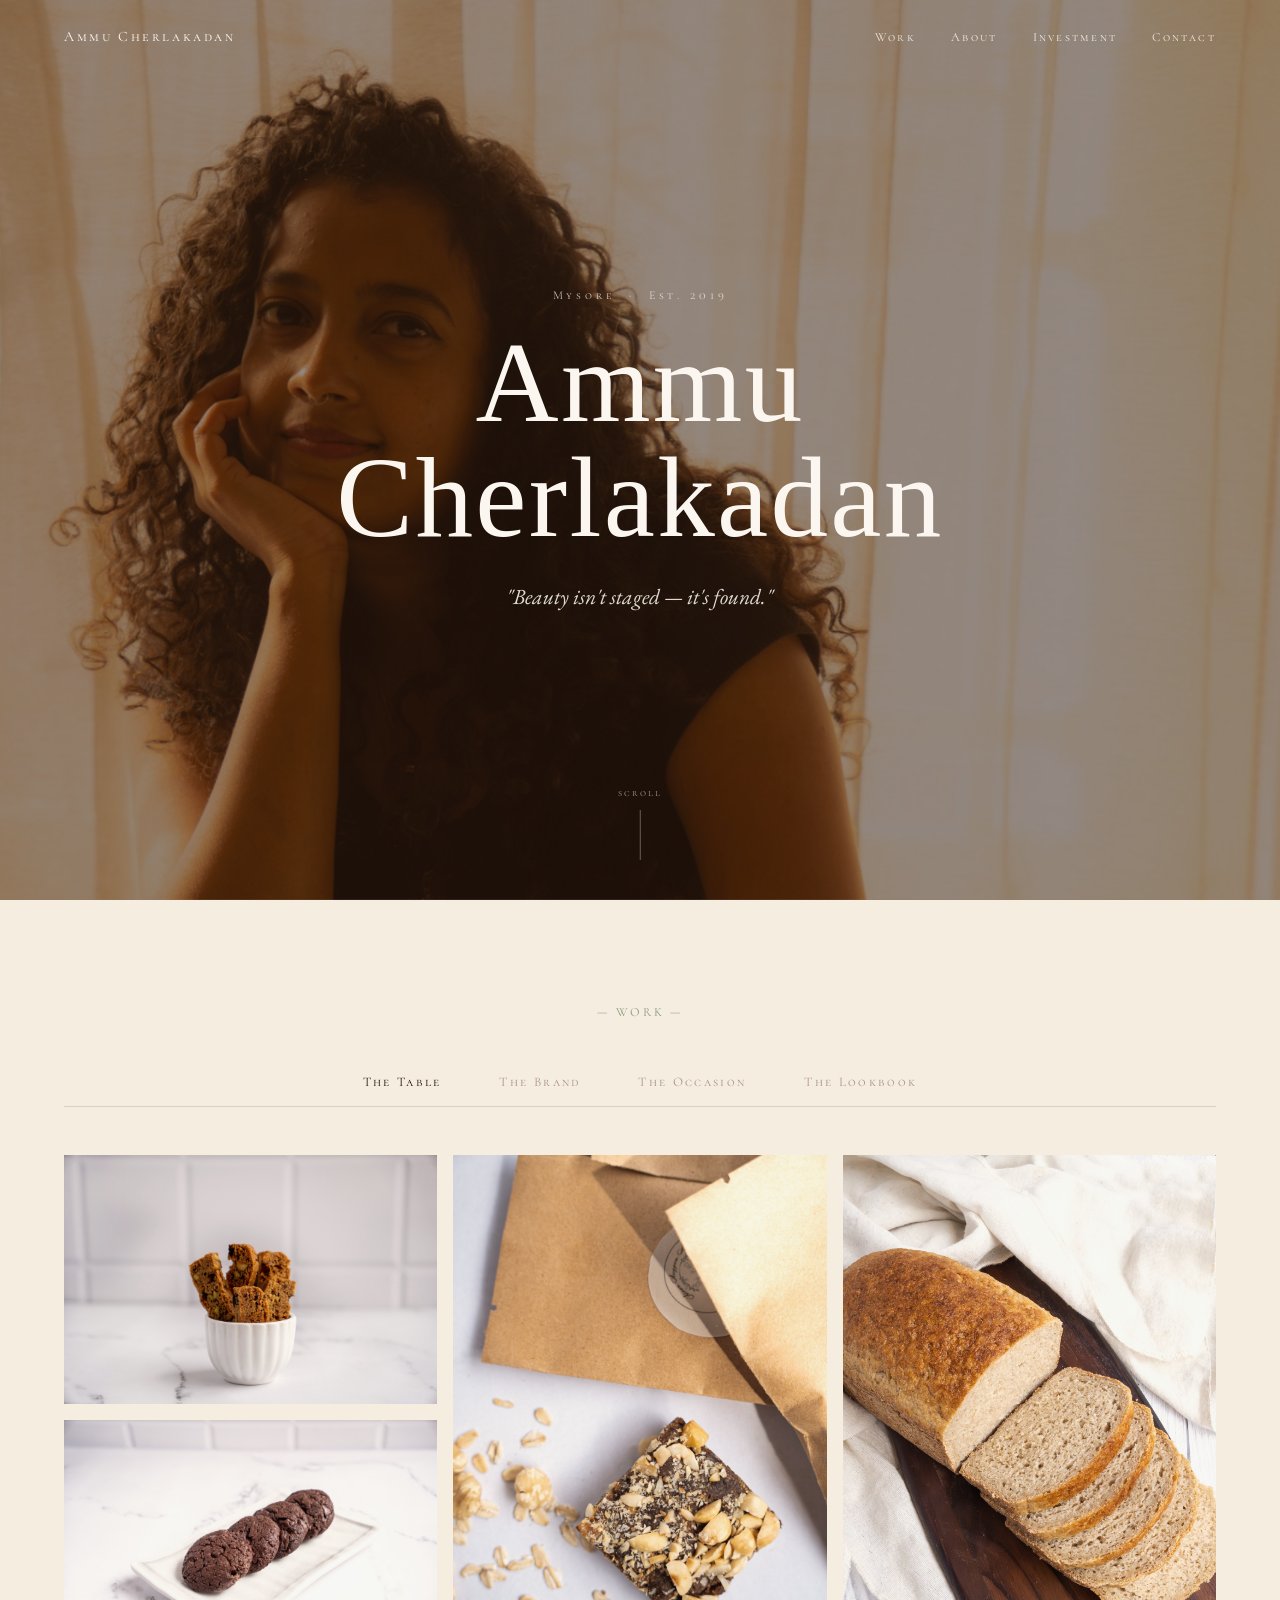
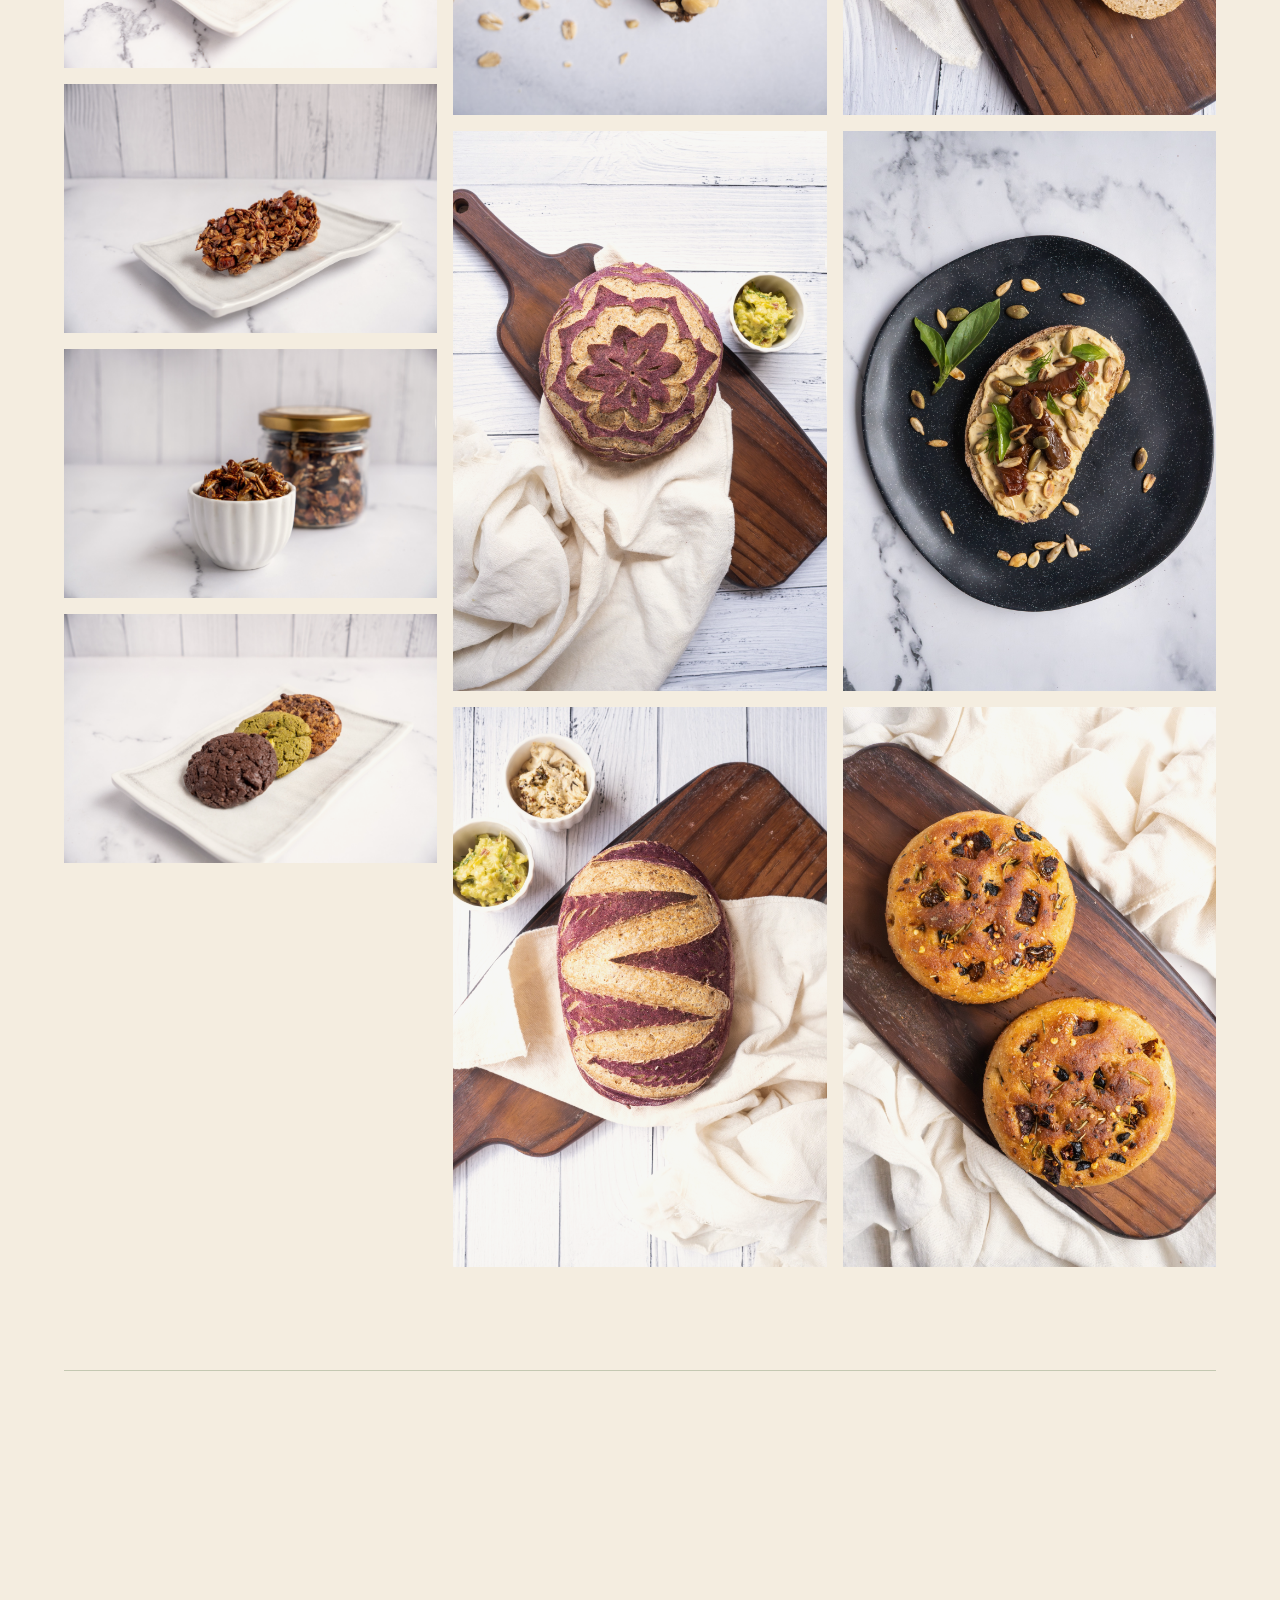
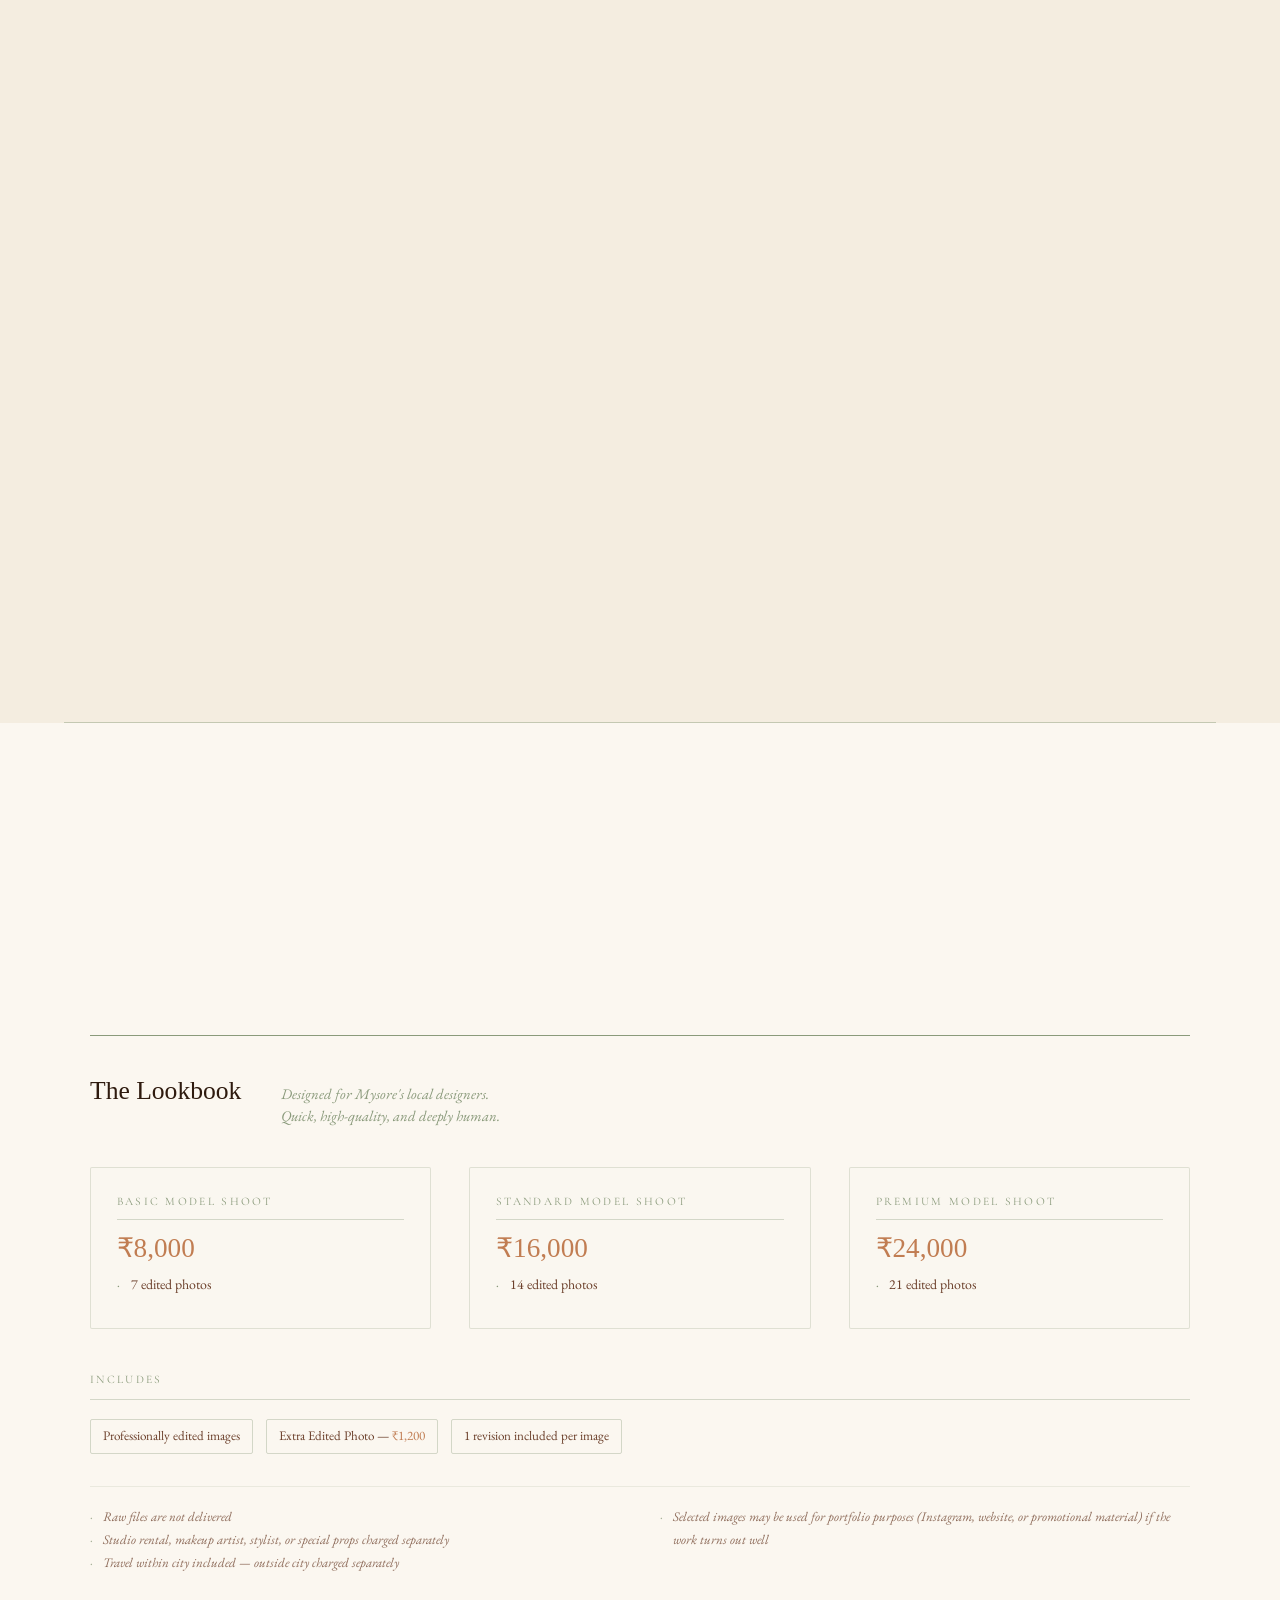
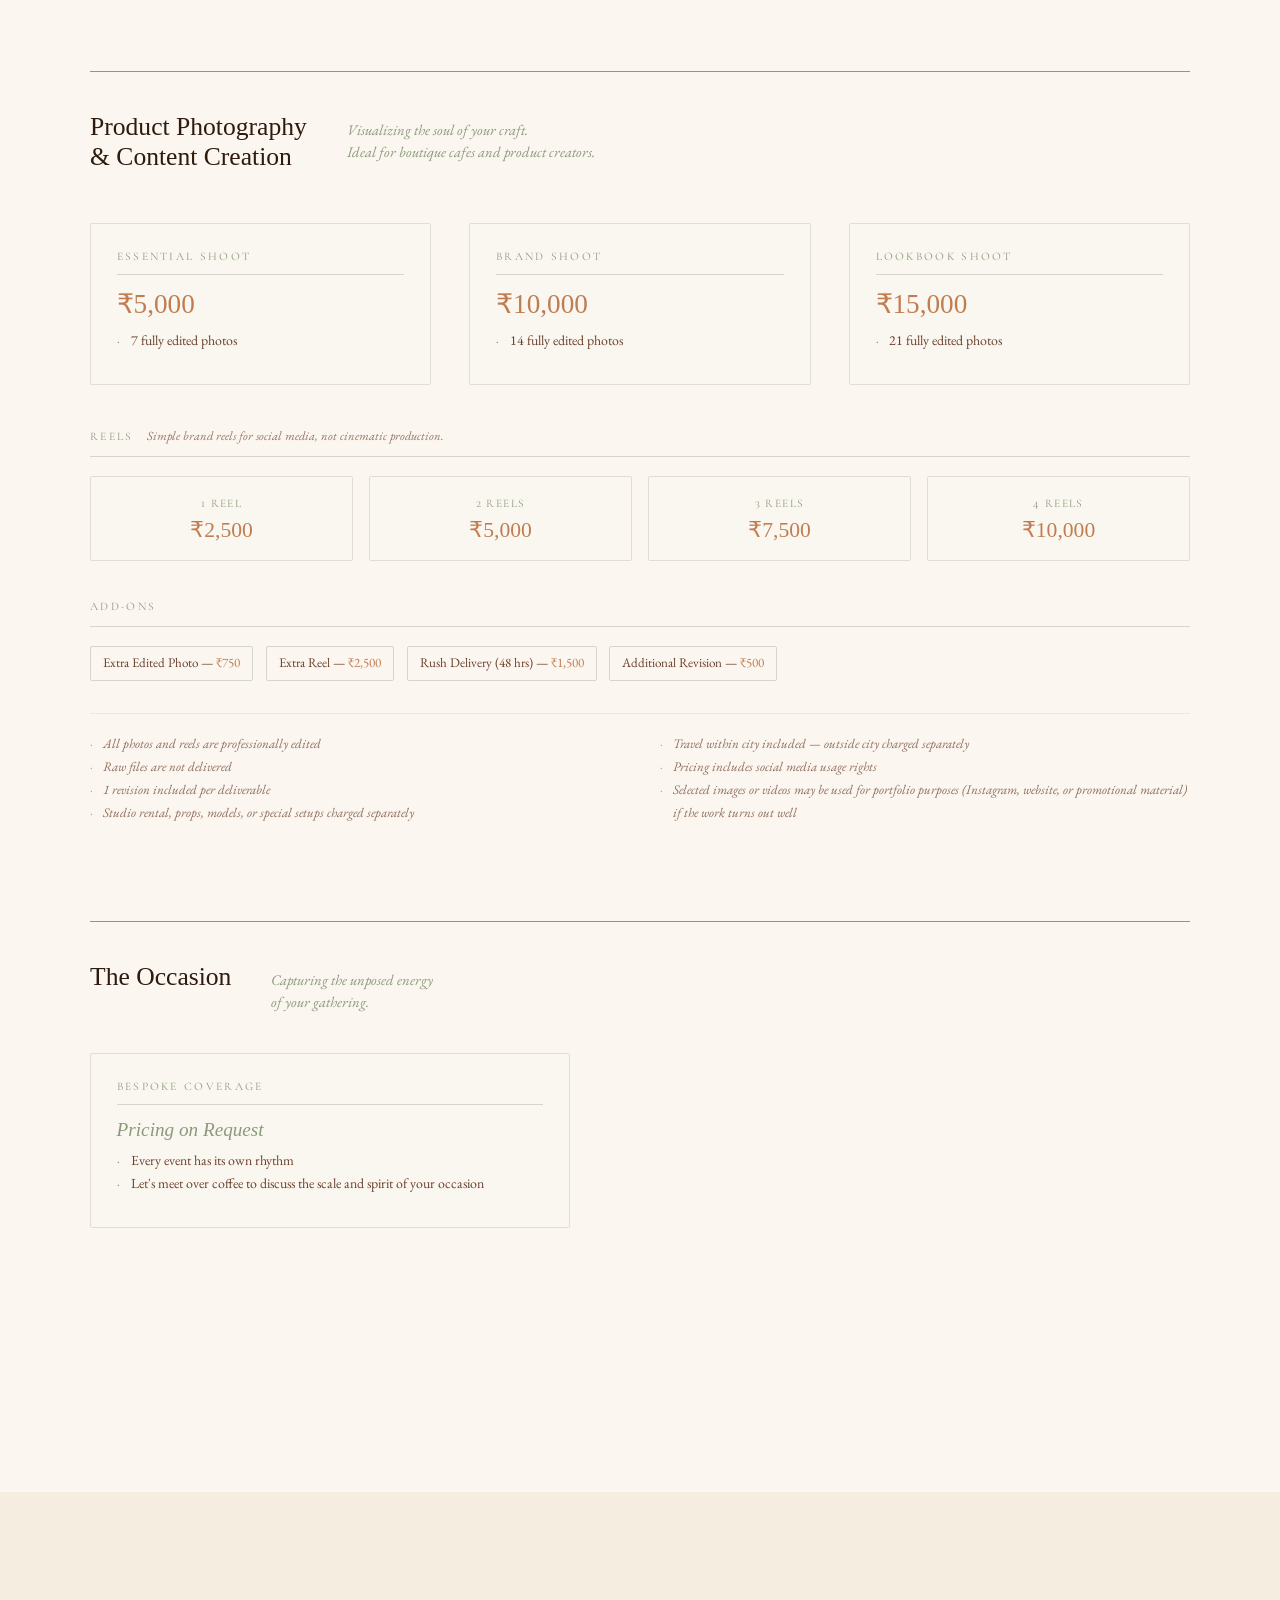
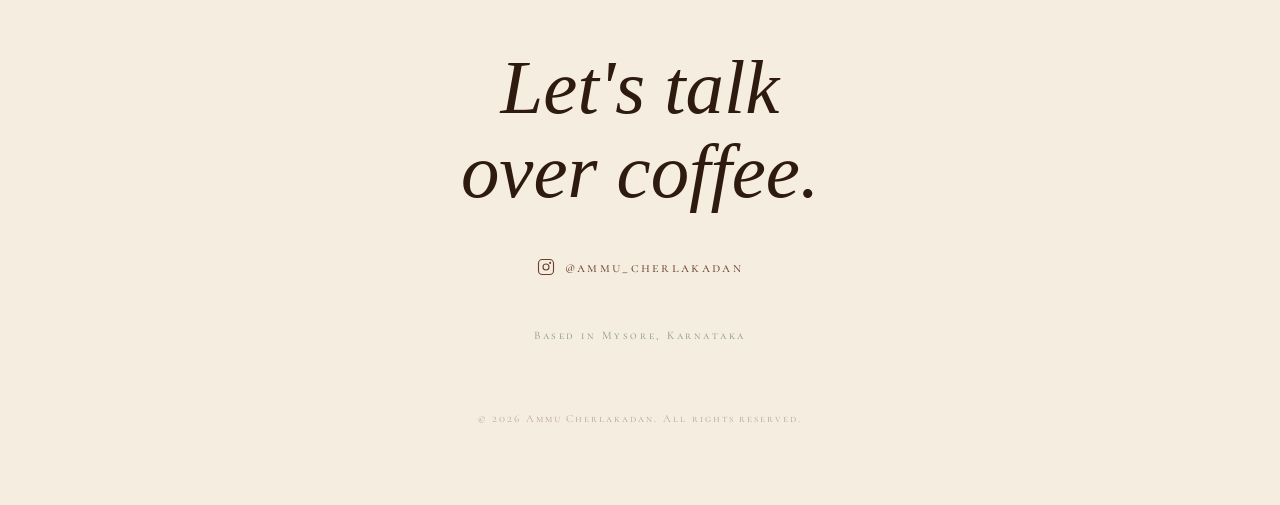
==== commit c9dcdb44: "Maximum image protection: crawlers, right-click, drag, print, mobile save - robots.txt: block 15+ cr" ====
--- a/index.html
+++ b/index.html
@@ -77,6 +77,7 @@
       <img
         src="images/Me/_DSC7720-Enhanced-NR-1.jpg"
         alt="Ammu Cherlakadan, photographer based in Mysore"
+        draggable="false"
       />
     </div>
 
--- a/style.css
+++ b/style.css
@@ -929,3 +929,56 @@
   /* Hero: on very small portrait phones, push even higher */
   .hero-bg { background-position: center 10%; }
 }
+
+/* ── Image Protection ─────────────────────────────────────── */
+
+/* Prevent drag-to-desktop and text/image selection on all images */
+img {
+  -webkit-user-drag: none;
+  -khtml-user-drag: none;
+  -moz-user-drag: none;
+  -o-user-drag: none;
+  user-drag: none;
+  -webkit-user-select: none;
+  user-select: none;
+  /* Prevent iOS/Android long-press save dialog */
+  -webkit-touch-callout: none;
+}
+
+/* Block pointer events on portfolio images so clicks/long-presses
+   hit the wrapper div, not the <img> — prevents mobile save dialog
+   and right-click on img element itself */
+.masonry-item img,
+.about-image img {
+  pointer-events: none;
+}
+
+/* Transparent overlay on each masonry card — intercepts any
+   touch or mouse interaction before it reaches the image */
+.masonry-item::after {
+  content: '';
+  position: absolute;
+  inset: 0;
+  z-index: 3;
+  cursor: zoom-in;
+}
+
+/* Hide all images when printing */
+@media print {
+  .masonry,
+  .about-image,
+  .hero-bg,
+  .masonry-item {
+    display: none !important;
+    visibility: hidden !important;
+  }
+  body::before {
+    content: 'Images on this portfolio are protected by copyright.';
+    display: block;
+    text-align: center;
+    padding: 3rem;
+    font-style: italic;
+    font-size: 1rem;
+    color: #6B3F2A;
+  }
+}
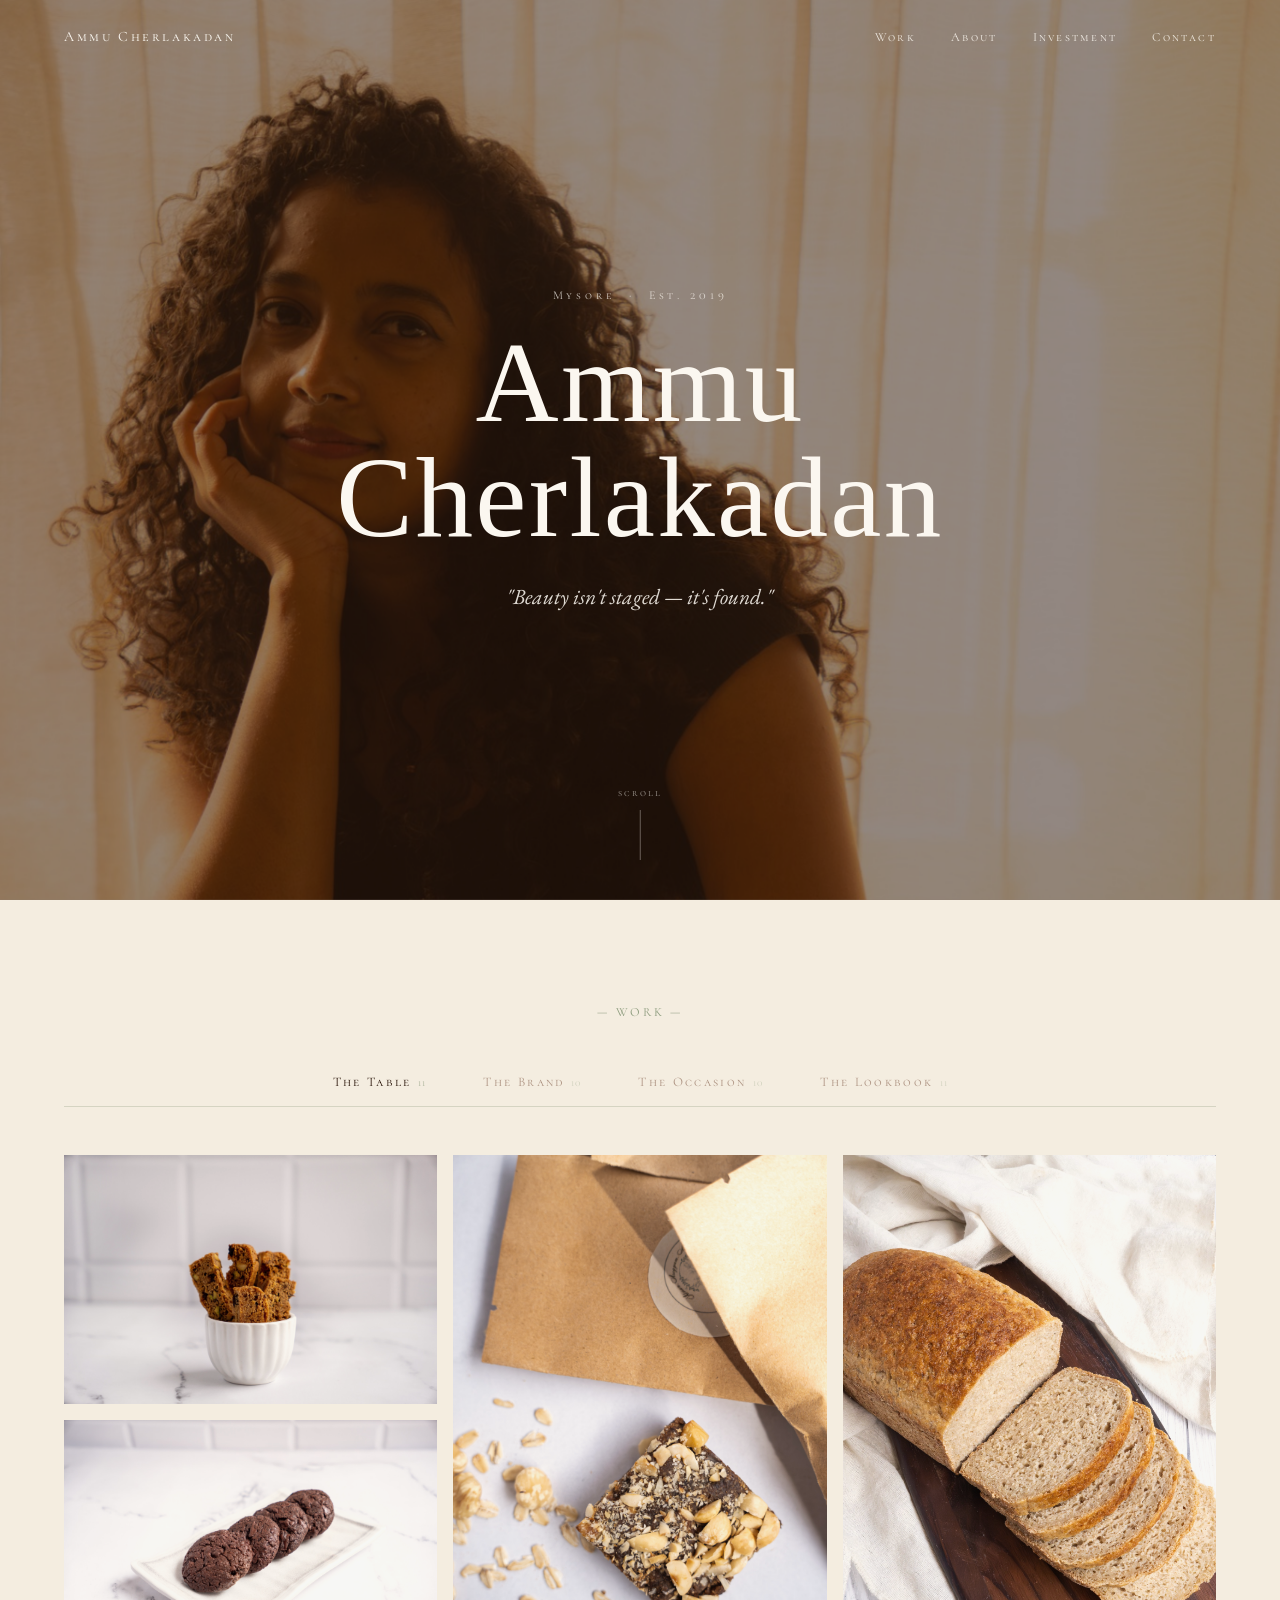
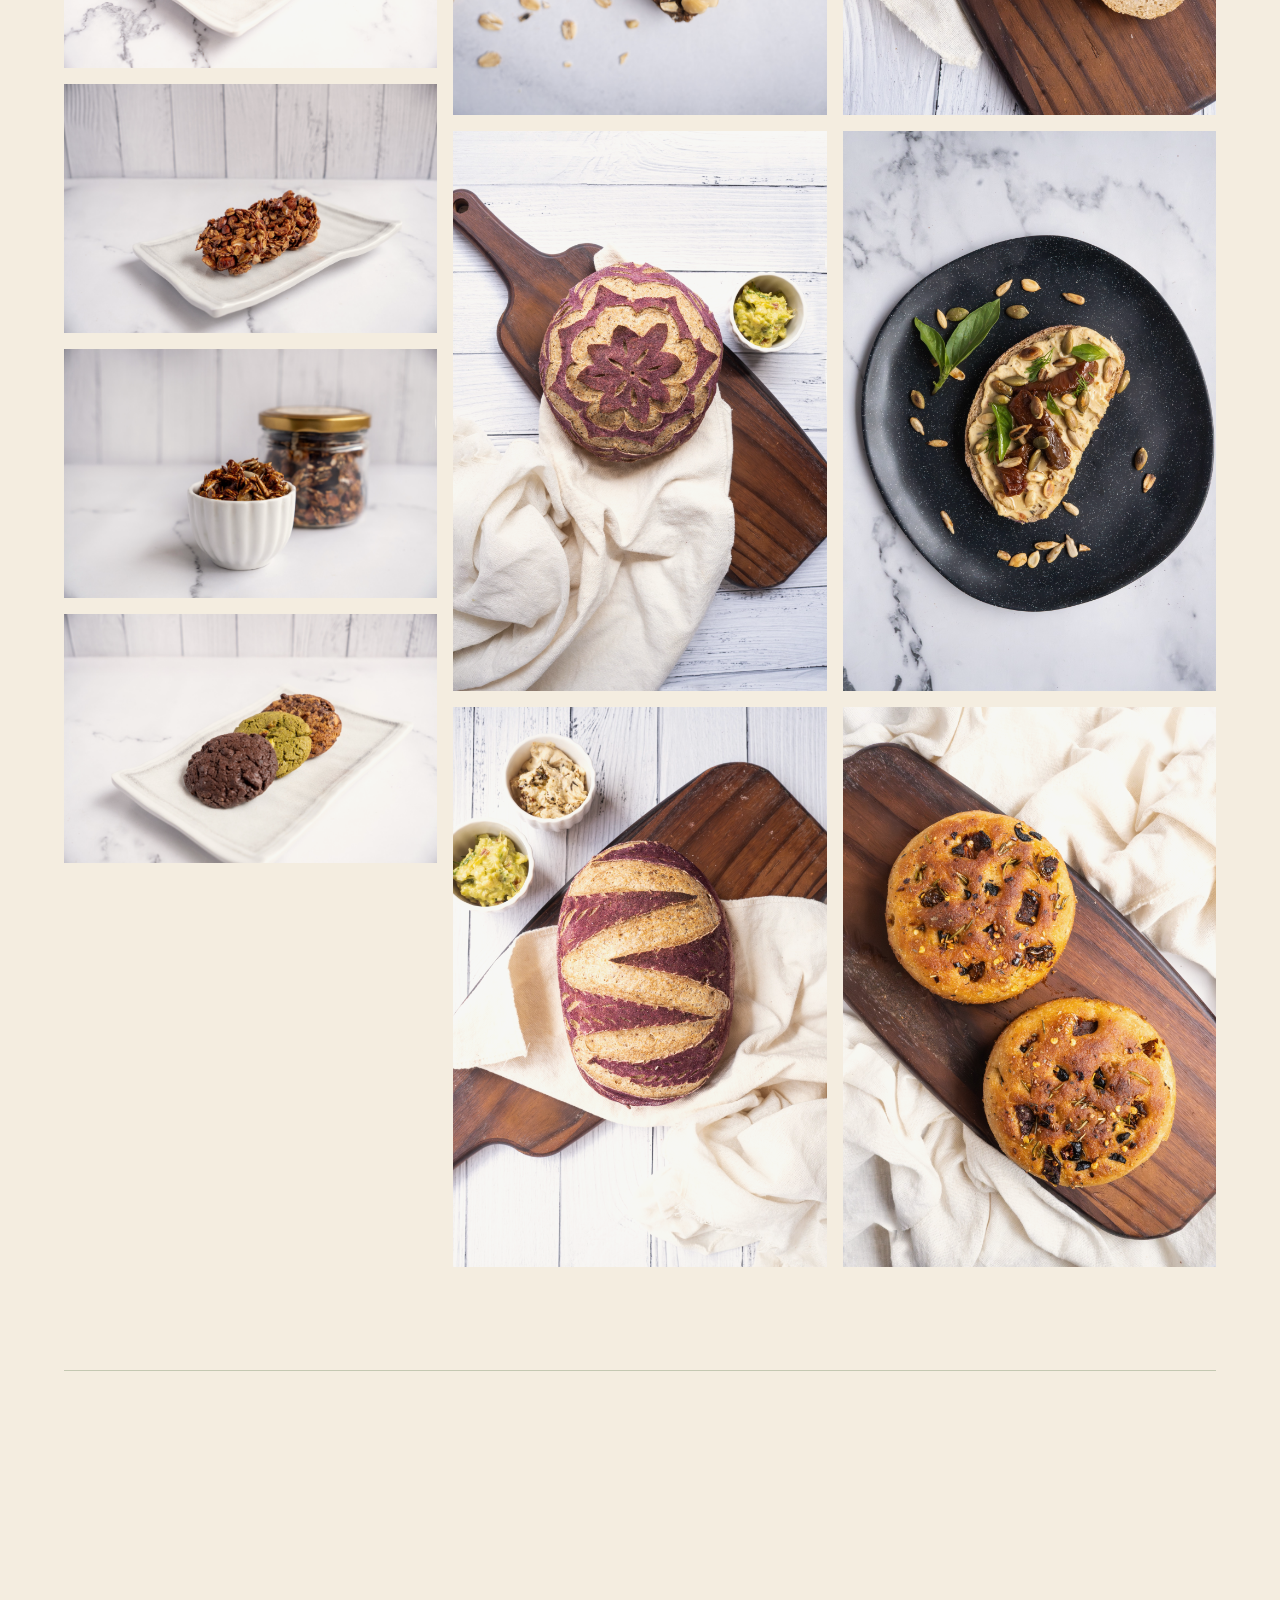
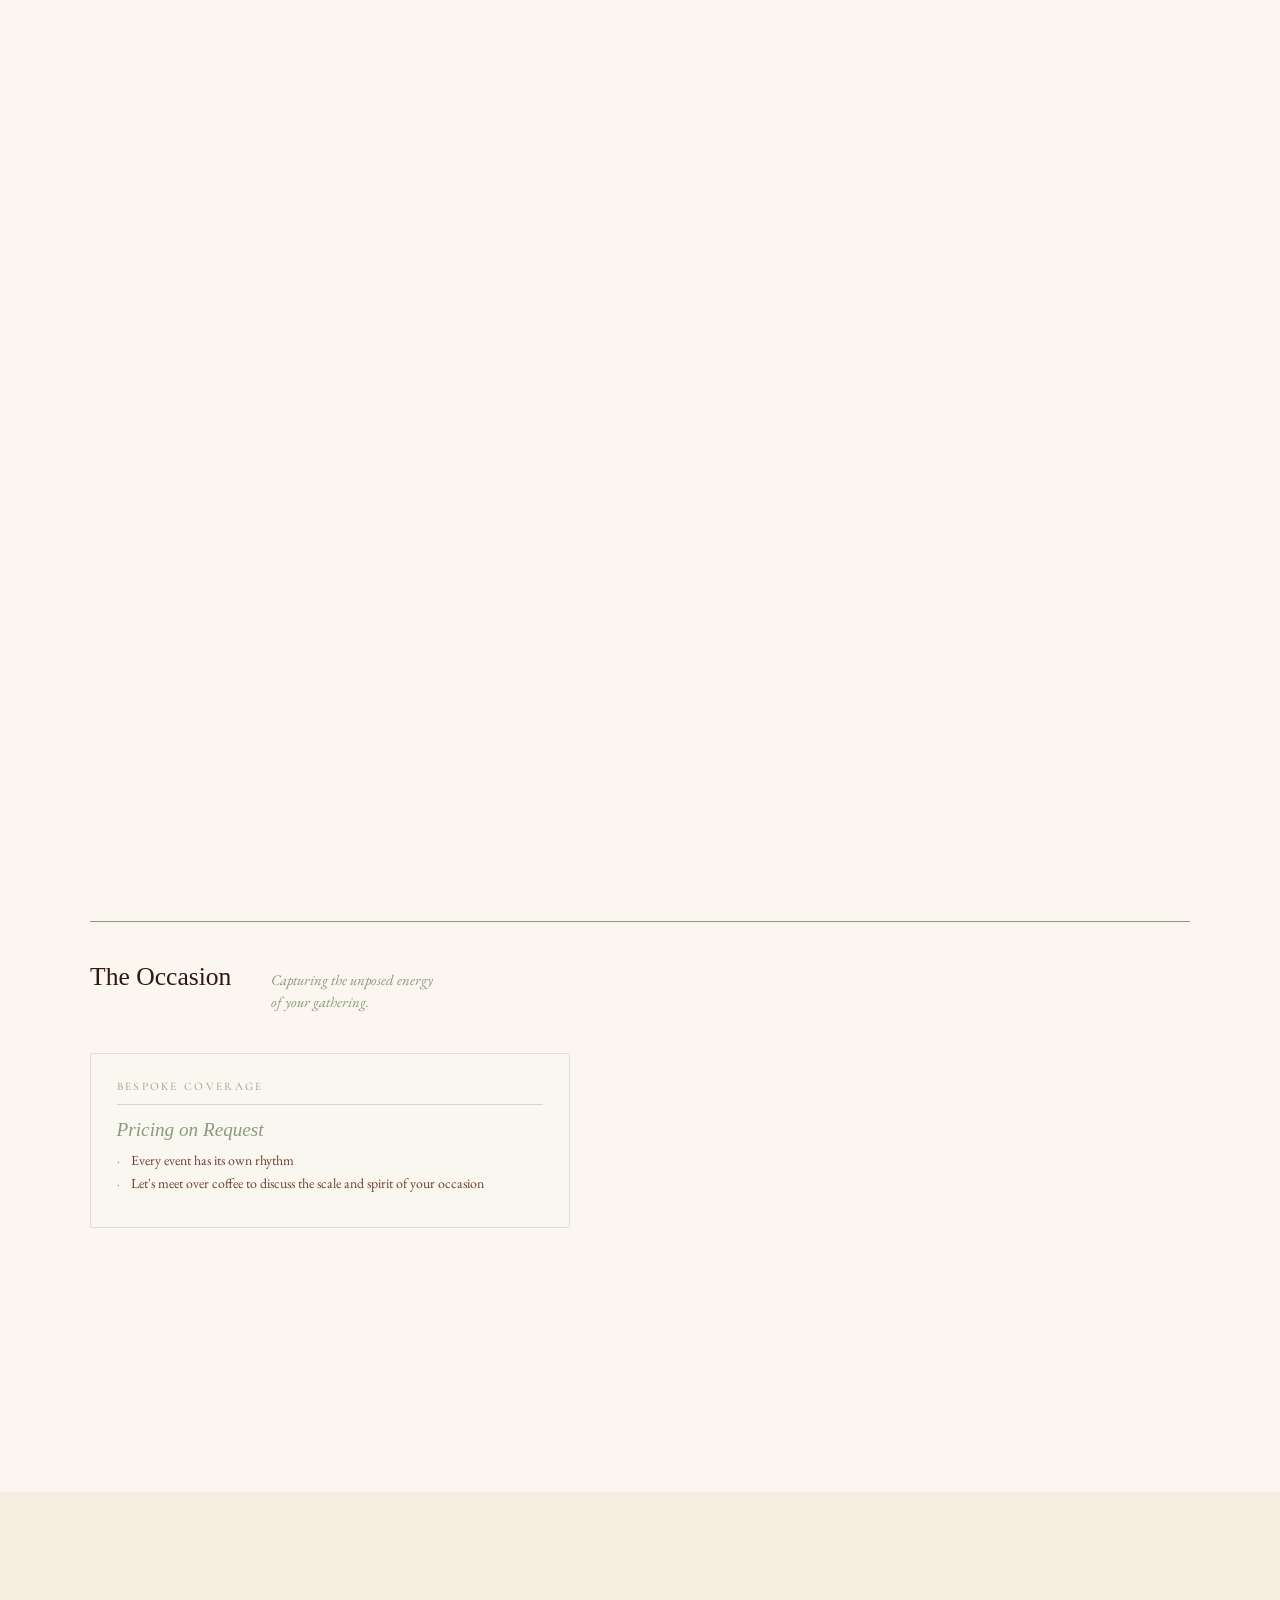
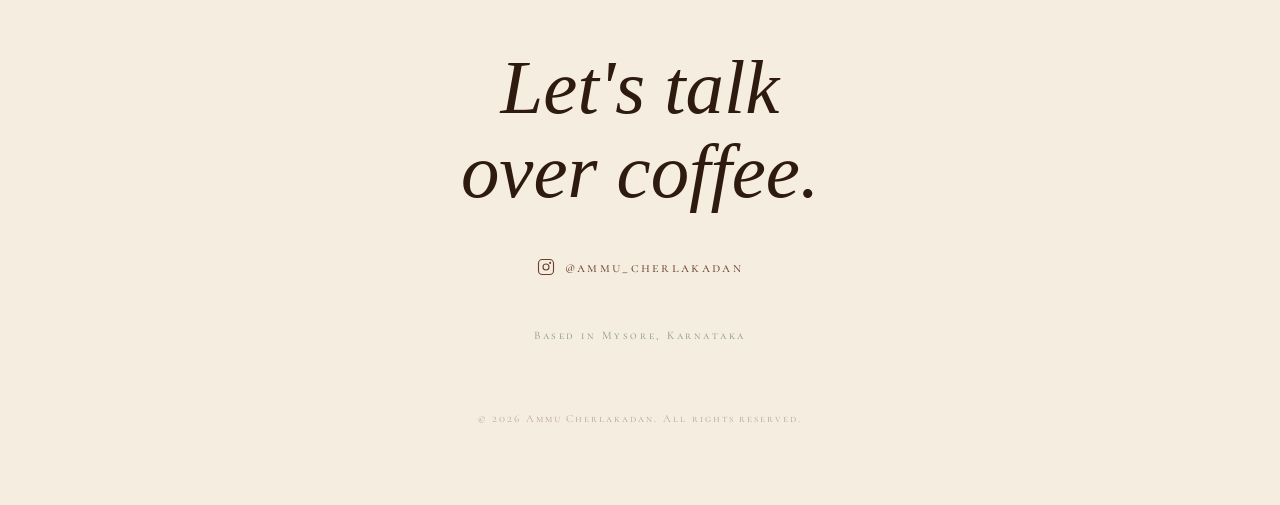
==== commit a23e0064: "Add lightbox counter/label, pinch-to-zoom, tab badges, scroll-to-top, sitemap - Lightbox now shows i" ====
--- a/index.html
+++ b/index.html
@@ -6,6 +6,76 @@
   <title>Ammu Cherlakadan — Photographer, Mysore</title>
   <meta name="description" content="Ammu Cherlakadan is a photographer based in Mysore. Specialising in food & product, fashion lookbooks, and events. Beauty isn't staged — it's found." />
   <meta name="robots" content="index, follow, noimageindex" />
+
+  <!-- Canonical URL -->
+  <link rel="canonical" href="https://ammucherlakadan.github.io/Ammu-Cherlakadan-portfolio/" />
+
+  <!-- Local SEO — helps rank for "photographer in Mysore" searches -->
+  <meta name="geo.region" content="IN-KA" />
+  <meta name="geo.placename" content="Mysore, Karnataka, India" />
+  <meta name="geo.position" content="12.2958;76.6394" />
+  <meta name="ICBM" content="12.2958, 76.6394" />
+
+  <!-- Browser chrome colour on mobile -->
+  <meta name="theme-color" content="#F4EDE0" />
+
+  <!-- Favicon -->
+  <link rel="icon" type="image/svg+xml" href="favicon.svg" />
+
+  <!-- Font preconnect: start DNS + TLS before CSS is parsed -->
+  <link rel="preconnect" href="https://fonts.googleapis.com" />
+  <link rel="preconnect" href="https://fonts.gstatic.com" crossorigin />
+
+  <!-- Fonts via <link> (faster than @import in CSS) -->
+  <link rel="stylesheet" href="https://fonts.googleapis.com/css2?family=Cormorant+Garant:ital,wght@0,300;0,400;0,500;0,600;1,300;1,400;1,500&family=Cormorant+SC:wght@300;400;500&family=EB+Garamond:ital,wght@0,400;0,500;1,400;1,500&display=swap" />
+
+  <!-- Preload hero background so it appears instantly -->
+  <link rel="preload" as="image" href="images/Me/_DSC7723-Enhanced-NR.jpg" />
+
+  <!-- Copyright & authorship -->
+  <meta name="author" content="Ammu Cherlakadan" />
+  <meta name="copyright" content="© Ammu Cherlakadan. All rights reserved." />
+
+  <!-- Referrer: don't leak image URLs in referrer headers -->
+  <meta name="referrer" content="no-referrer" />
+
+  <!-- Prevent this page being embedded inside iframes on other sites -->
+  <meta http-equiv="X-Frame-Options" content="DENY" />
+  <meta http-equiv="Content-Security-Policy" content="frame-ancestors 'none'" />
+
+  <!-- Open Graph: control exactly what appears when page is shared -->
+  <meta property="og:title" content="Ammu Cherlakadan — Photographer, Mysore" />
+  <meta property="og:description" content="Photographer based in Mysore. Specialising in product, fashion lookbooks, and events. Beauty isn't staged — it's found." />
+  <meta property="og:type" content="website" />
+  <meta property="og:url" content="https://ammucherlakadan.github.io/Ammu-Cherlakadan-portfolio/" />
+  <meta property="og:image" content="https://ammucherlakadan.github.io/Ammu-Cherlakadan-portfolio/images/Me/_DSC7720-Enhanced-NR-1.jpg" />
+  <meta property="og:image:alt" content="Ammu Cherlakadan, photographer based in Mysore" />
+
+  <!-- Twitter/X card -->
+  <meta name="twitter:card" content="summary_large_image" />
+  <meta name="twitter:title" content="Ammu Cherlakadan — Photographer, Mysore" />
+  <meta name="twitter:description" content="Photographer based in Mysore. Specialising in product, fashion lookbooks, and events." />
+  <meta name="twitter:image" content="https://ammucherlakadan.github.io/Ammu-Cherlakadan-portfolio/images/Me/_DSC7720-Enhanced-NR-1.jpg" />
+
+  <!-- JSON-LD: register copyright ownership with search engines -->
+  <script type="application/ld+json">
+  {
+    "@context": "https://schema.org",
+    "@type": "Person",
+    "name": "Ammu Cherlakadan",
+    "jobTitle": "Photographer",
+    "url": "https://ammucherlakadan.github.io/Ammu-Cherlakadan-portfolio/",
+    "sameAs": ["https://www.instagram.com/ammu_cherlakadan"],
+    "description": "Photographer based in Mysore specialising in product, fashion and brand photography.",
+    "knowsAbout": ["Product Photography", "Fashion Photography", "Brand Photography", "Food Photography"],
+    "copyrightHolder": {
+      "@type": "Person",
+      "name": "Ammu Cherlakadan"
+    },
+    "license": "All rights reserved. No reproduction, distribution or use without explicit written permission from Ammu Cherlakadan."
+  }
+  </script>
+
   <link rel="stylesheet" href="style.css" />
 </head>
 <body>
@@ -318,6 +388,21 @@
     <p class="footer-copy">&copy; 2026 Ammu Cherlakadan. All rights reserved.</p>
   </section>
 
+  <!-- Scroll-to-top button -->
+  <button class="scroll-top" id="scrollTop" aria-label="Scroll to top">&#8593;</button>
+
+  <!-- Lightbox overlay -->
+  <div class="lightbox" id="lightbox" role="dialog" aria-modal="true" aria-label="Image viewer">
+    <button class="lightbox-close" id="lightboxClose" aria-label="Close image viewer">&times;</button>
+    <button class="lightbox-prev" id="lightboxPrev" aria-label="Previous image">&#8592;</button>
+    <button class="lightbox-next" id="lightboxNext" aria-label="Next image">&#8594;</button>
+    <img class="lightbox-img" id="lightboxImg" src="" alt="" draggable="false" />
+    <div class="lightbox-meta">
+      <span class="lightbox-label" id="lightboxLabel"></span>
+      <span class="lightbox-counter" id="lightboxCounter"></span>
+    </div>
+  </div>
+
   <script src="gallery-data.js?v=1773269561163"></script>
   <script src="script.js"></script>
 </body>
--- a/style.css
+++ b/style.css
@@ -2,7 +2,7 @@
    Ammu Cherlakadan — Photography Portfolio
    ============================================================ */
 
-@import url('https://fonts.googleapis.com/css2?family=Cormorant+Garant:ital,wght@0,300;0,400;0,500;0,600;1,300;1,400;1,500&family=Cormorant+SC:wght@300;400;500&family=EB+Garamond:ital,wght@0,400;0,500;1,400;1,500&display=swap');
+/* Fonts loaded via <link> in HTML for faster loading — no @import needed */
 
 /* ── Variables ────────────────────────────────────────────── */
 :root {
@@ -982,3 +982,172 @@
     color: #6B3F2A;
   }
 }
+
+/* ── Lightbox ─────────────────────────────────────────────── */
+.lightbox {
+  position: fixed;
+  inset: 0;
+  z-index: 9999;
+  background: rgba(22, 12, 6, 0.96);
+  display: flex;
+  align-items: center;
+  justify-content: center;
+  opacity: 0;
+  pointer-events: none;
+  transition: opacity 0.28s ease;
+}
+.lightbox.open {
+  opacity: 1;
+  pointer-events: all;
+}
+
+.lightbox-img {
+  max-width: 92vw;
+  max-height: 88vh;
+  width: auto;
+  height: auto;
+  object-fit: contain;
+  display: block;
+  pointer-events: none;
+  user-select: none;
+  -webkit-user-drag: none;
+  -webkit-touch-callout: none;
+  /* Subtle fade-in when image swaps */
+  transition: opacity 0.18s ease;
+}
+.lightbox-img.loading { opacity: 0; }
+
+/* Close button — top right */
+.lightbox-close {
+  position: fixed;
+  top: 1.2rem;
+  right: 1.4rem;
+  background: none;
+  border: none;
+  color: rgba(244, 237, 224, 0.75);
+  font-size: 2.2rem;
+  line-height: 1;
+  cursor: pointer;
+  padding: 0.4rem 0.6rem;
+  transition: color 0.2s ease;
+  z-index: 10000;
+  font-family: var(--font-sc);
+}
+.lightbox-close:hover { color: var(--cream); }
+
+/* Prev / Next arrows */
+.lightbox-prev,
+.lightbox-next {
+  position: fixed;
+  top: 50%;
+  transform: translateY(-50%);
+  background: none;
+  border: none;
+  color: rgba(244, 237, 224, 0.6);
+  font-size: 2rem;
+  cursor: pointer;
+  padding: 1rem 1.2rem;
+  transition: color 0.2s ease;
+  z-index: 10000;
+  line-height: 1;
+}
+.lightbox-prev { left: 0.5rem; }
+.lightbox-next { right: 0.5rem; }
+.lightbox-prev:hover,
+.lightbox-next:hover { color: var(--cream); }
+
+/* Lightbox meta bar — counter + label at bottom */
+.lightbox-meta {
+  position: fixed;
+  bottom: 1.4rem;
+  left: 50%;
+  transform: translateX(-50%);
+  display: flex;
+  align-items: center;
+  gap: 0.8rem;
+  z-index: 10000;
+  pointer-events: none;
+}
+.lightbox-label {
+  font-family: var(--font-sc);
+  font-size: 0.68rem;
+  letter-spacing: 0.18em;
+  color: rgba(244, 237, 224, 0.5);
+  text-transform: uppercase;
+}
+.lightbox-counter {
+  font-family: var(--font-body);
+  font-size: 0.82rem;
+  font-style: italic;
+  color: rgba(244, 237, 224, 0.55);
+}
+
+/* Mobile: slightly smaller arrows, bigger tap target */
+@media (max-width: 600px) {
+  .lightbox-img {
+    max-width: 98vw;
+    max-height: 82vh;
+  }
+  .lightbox-prev { left: 0; padding: 1rem 0.8rem; }
+  .lightbox-next { right: 0; padding: 1rem 0.8rem; }
+  .lightbox-close { top: 0.7rem; right: 0.8rem; font-size: 2rem; }
+  .lightbox-meta { bottom: 1rem; }
+}
+
+/* ── Tab count badge ─────────────────────────────────────── */
+.tab-count {
+  font-family: var(--font-sc);
+  font-size: 0.62rem;
+  letter-spacing: 0.08em;
+  color: var(--sage);
+  opacity: 0.7;
+  margin-left: 0.4rem;
+}
+
+/* ── Tab panel fade-in on switch ────────────────────────── */
+@keyframes fadeInPanel {
+  from { opacity: 0; transform: translateY(6px); }
+  to   { opacity: 1; transform: translateY(0); }
+}
+.tab-panel.active {
+  animation: fadeInPanel 0.3s ease;
+}
+
+/* ── Scroll-to-top button ───────────────────────────────── */
+.scroll-top {
+  position: fixed;
+  bottom: 2rem;
+  right: 1.8rem;
+  z-index: 900;
+  width: 2.4rem;
+  height: 2.4rem;
+  border-radius: 50%;
+  border: 1px solid rgba(138, 154, 123, 0.45);
+  background: rgba(251, 247, 240, 0.9);
+  color: var(--sage);
+  font-size: 1rem;
+  line-height: 1;
+  cursor: pointer;
+  display: flex;
+  align-items: center;
+  justify-content: center;
+  opacity: 0;
+  pointer-events: none;
+  transform: translateY(8px);
+  transition: opacity 0.3s ease, transform 0.3s ease, color 0.2s ease, background 0.2s ease;
+  backdrop-filter: blur(4px);
+  -webkit-backdrop-filter: blur(4px);
+}
+.scroll-top.visible {
+  opacity: 1;
+  pointer-events: all;
+  transform: translateY(0);
+}
+.scroll-top:hover {
+  background: var(--cream);
+  color: var(--terracotta);
+  border-color: rgba(193, 125, 82, 0.4);
+}
+@media (max-width: 600px) {
+  .scroll-top { bottom: 1.4rem; right: 1.2rem; width: 2.2rem; height: 2.2rem; }
+}
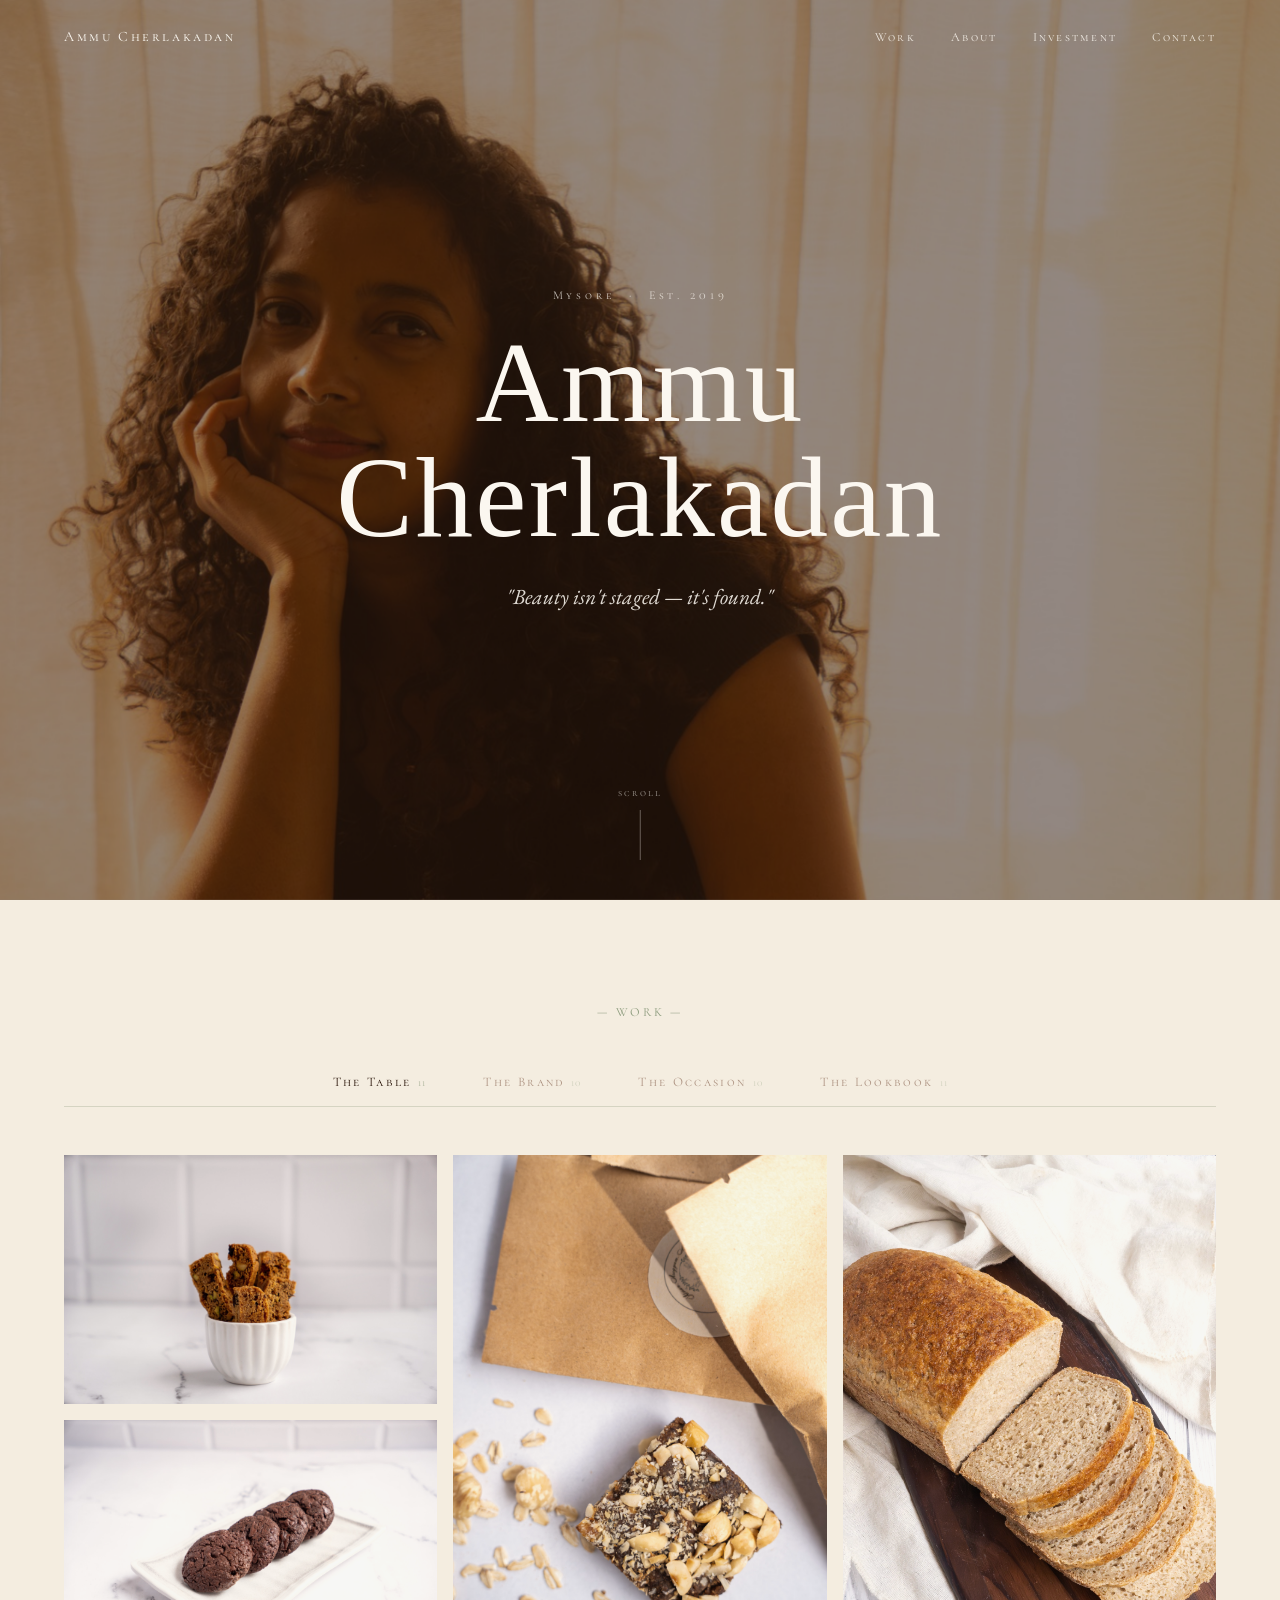
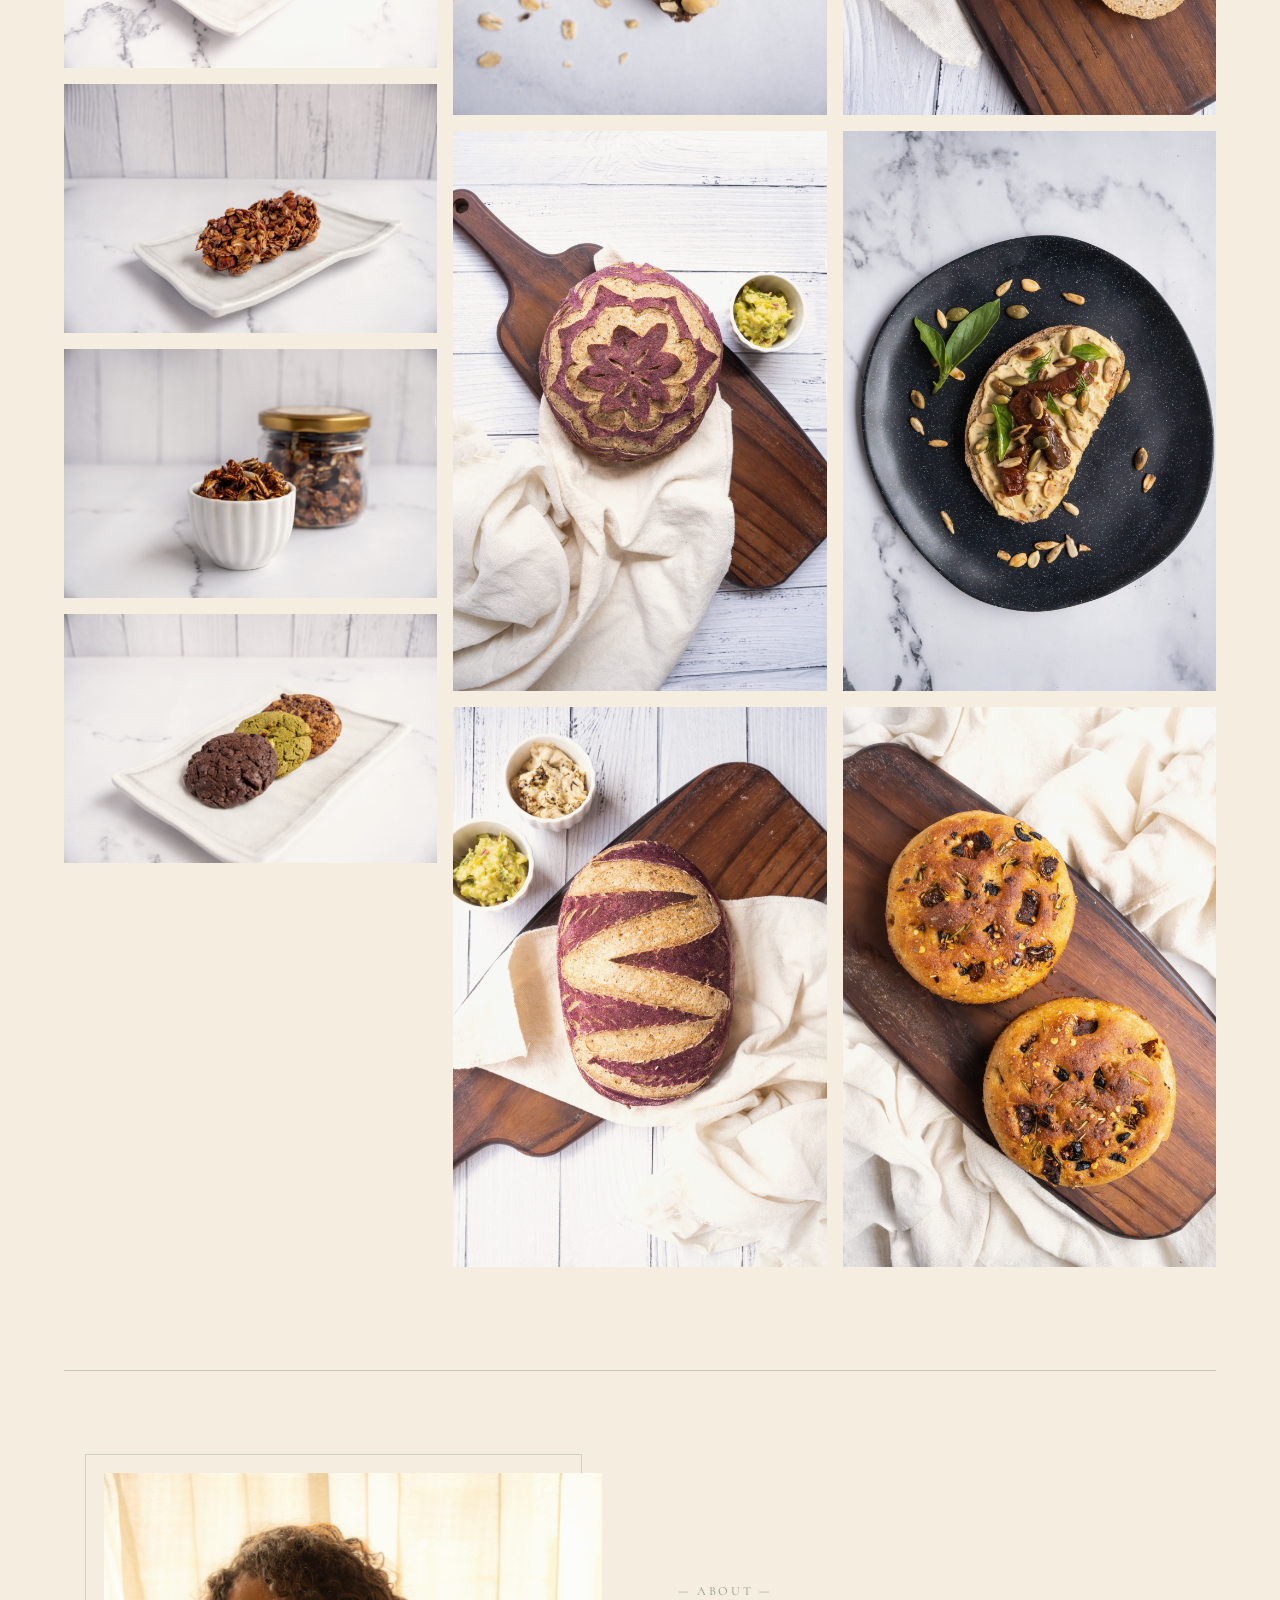
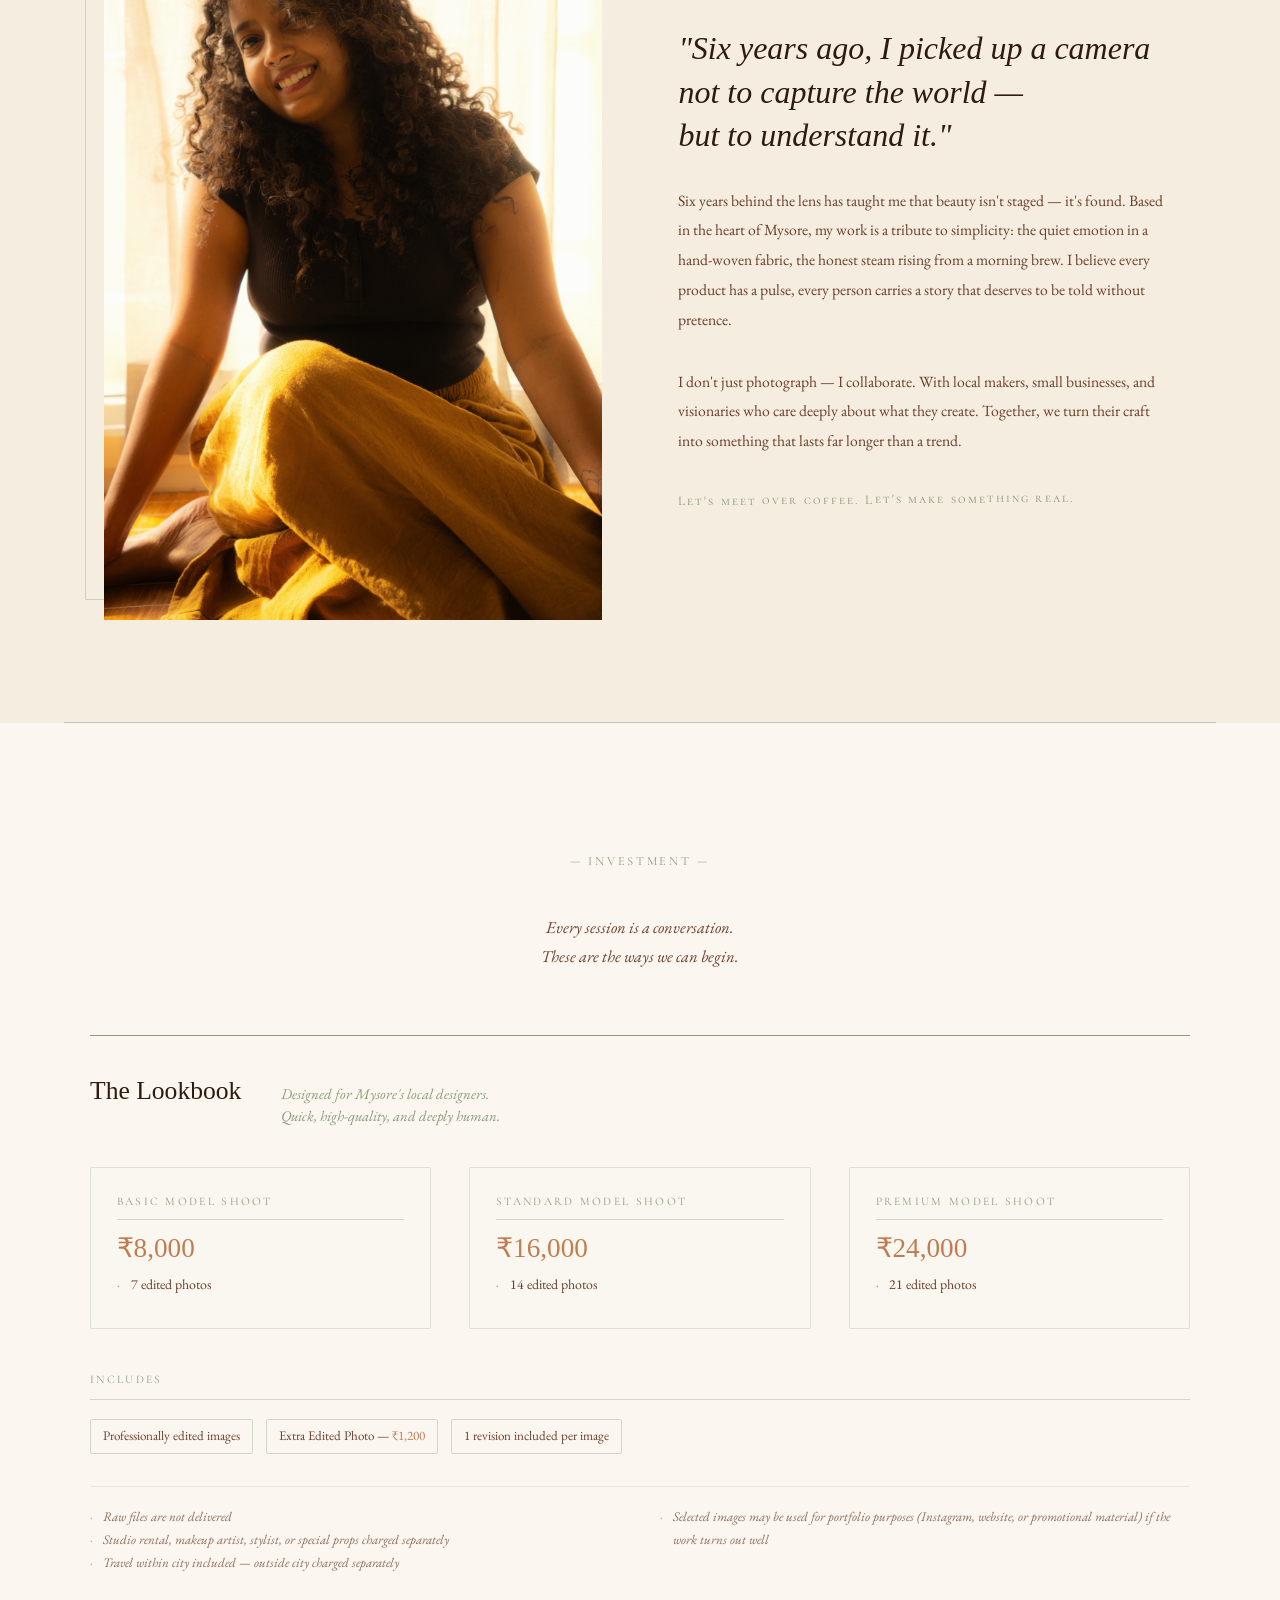
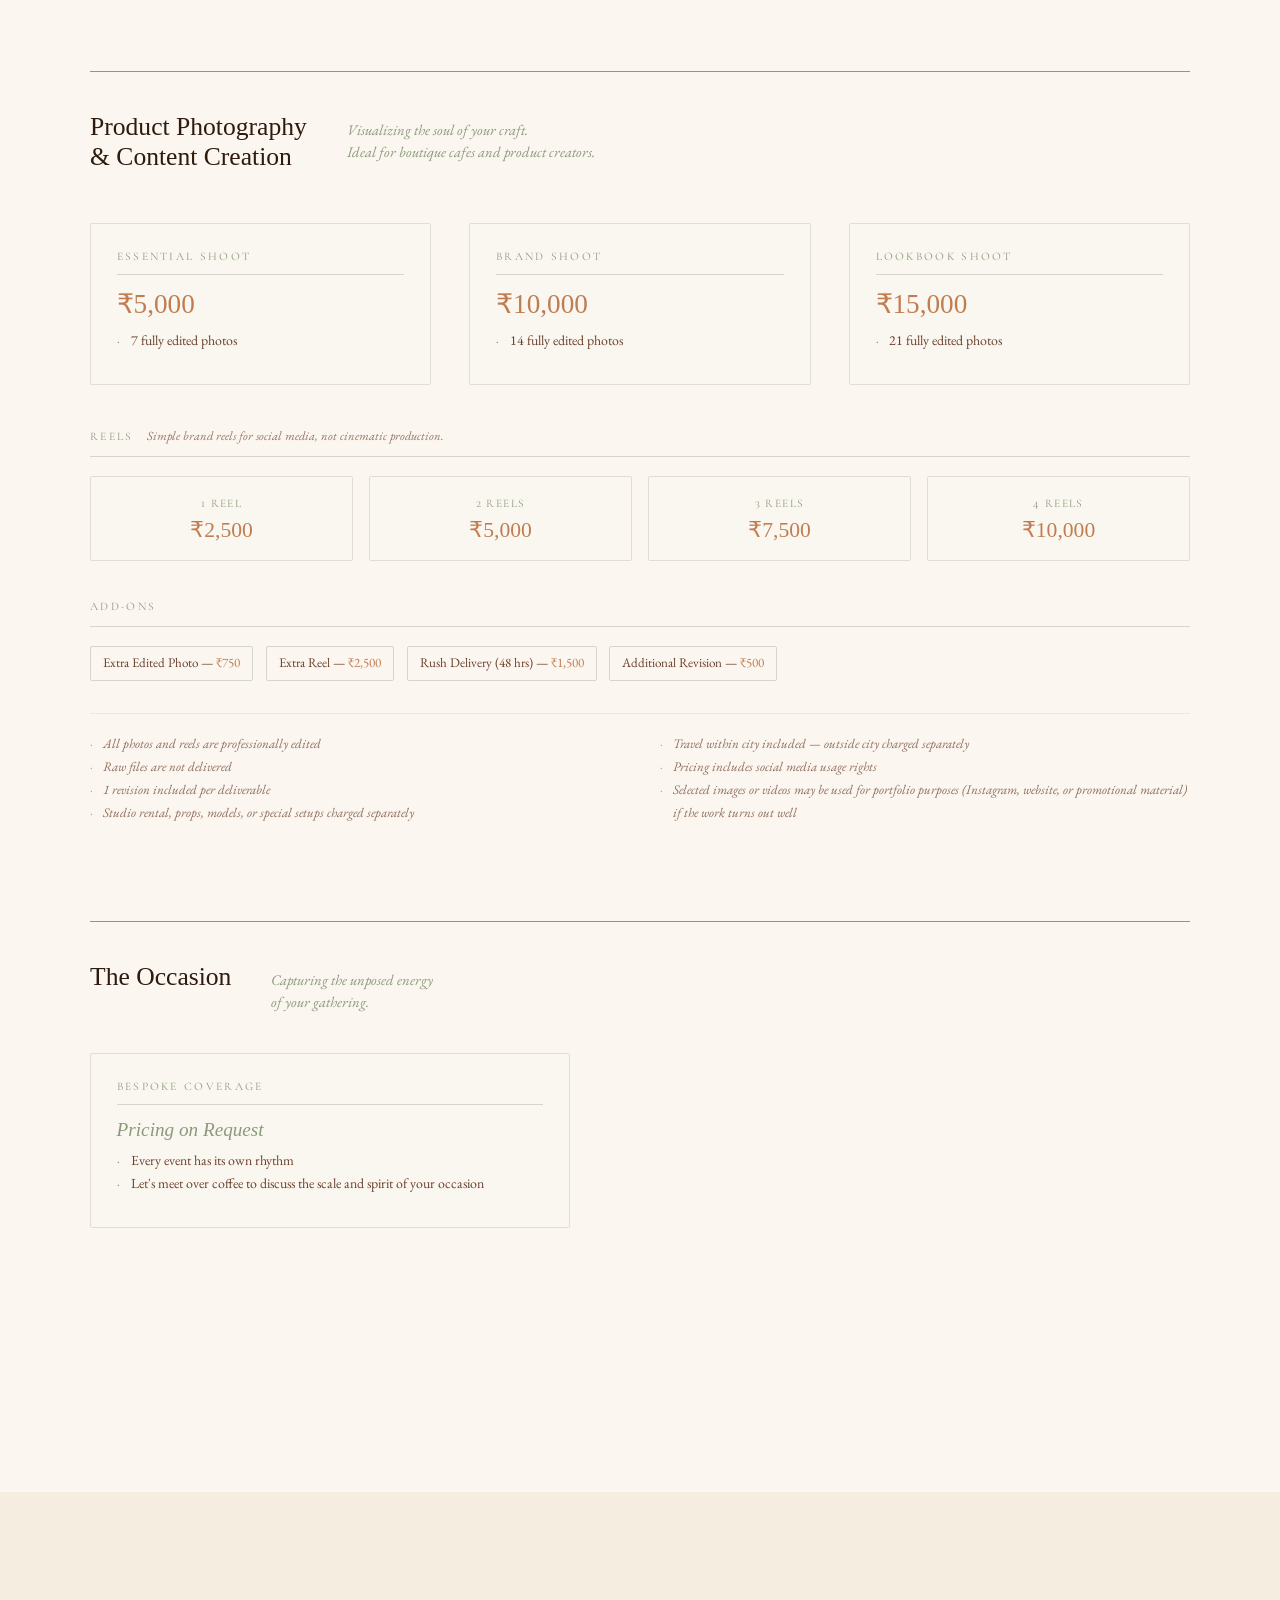
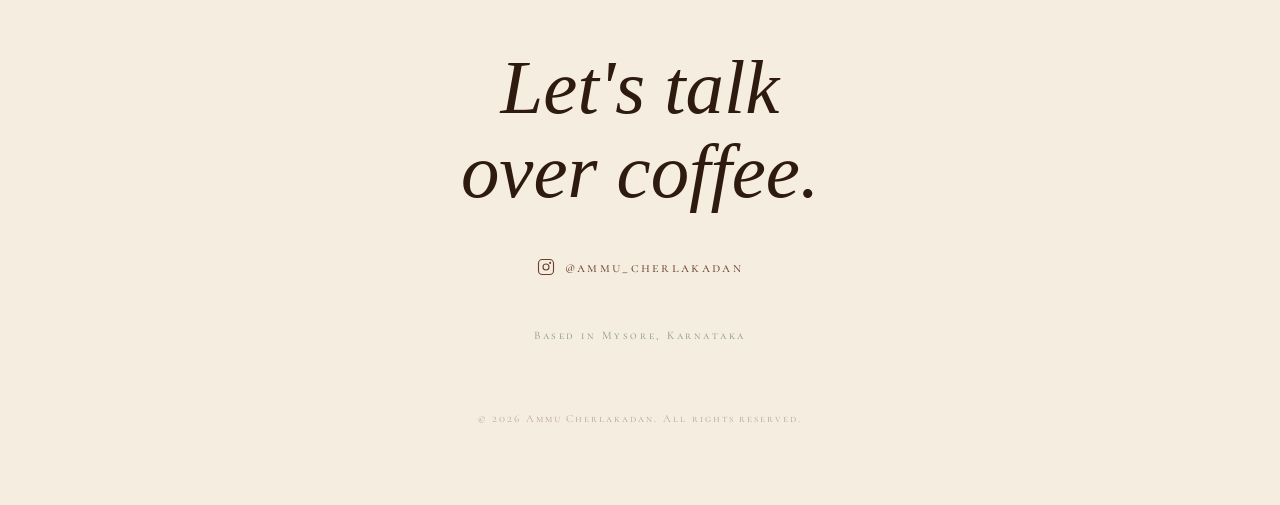
==== commit ada27eaf: "Maximise SEO discoverability while blocking images from appearing outside site - Remove og:image + t" ====
--- a/index.html
+++ b/index.html
@@ -4,8 +4,9 @@
   <meta charset="UTF-8" />
   <meta name="viewport" content="width=device-width, initial-scale=1.0" />
   <title>Ammu Cherlakadan — Photographer, Mysore</title>
-  <meta name="description" content="Ammu Cherlakadan is a photographer based in Mysore. Specialising in food & product, fashion lookbooks, and events. Beauty isn't staged — it's found." />
-  <meta name="robots" content="index, follow, noimageindex" />
+  <meta name="description" content="Ammu Cherlakadan is a photographer based in Mysore, Karnataka. Specialising in product & food photography, fashion lookbooks, brand photography, and event coverage — since 2019." />
+  <meta name="keywords" content="photographer in Mysore, Mysore photographer, product photographer Mysore, food photographer Mysore, fashion photographer Karnataka, brand photography Mysore, lookbook photographer, event photographer Mysore, commercial photographer Karnataka, Ammu Cherlakadan" />
+  <meta name="robots" content="index, follow, noimageindex, max-image-preview:none" />
 
   <!-- Canonical URL -->
   <link rel="canonical" href="https://ammucherlakadan.github.io/Ammu-Cherlakadan-portfolio/" />
@@ -44,35 +45,132 @@
   <meta http-equiv="Content-Security-Policy" content="frame-ancestors 'none'" />
 
   <!-- Open Graph: control exactly what appears when page is shared -->
+  <!-- No og:image — prevents portfolio photos appearing on social shares -->
   <meta property="og:title" content="Ammu Cherlakadan — Photographer, Mysore" />
-  <meta property="og:description" content="Photographer based in Mysore. Specialising in product, fashion lookbooks, and events. Beauty isn't staged — it's found." />
+  <meta property="og:description" content="Photographer based in Mysore, Karnataka. Specialising in product &amp; food photography, fashion lookbooks, brand photography, and event coverage." />
   <meta property="og:type" content="website" />
   <meta property="og:url" content="https://ammucherlakadan.github.io/Ammu-Cherlakadan-portfolio/" />
-  <meta property="og:image" content="https://ammucherlakadan.github.io/Ammu-Cherlakadan-portfolio/images/Me/_DSC7720-Enhanced-NR-1.jpg" />
-  <meta property="og:image:alt" content="Ammu Cherlakadan, photographer based in Mysore" />
-
-  <!-- Twitter/X card -->
-  <meta name="twitter:card" content="summary_large_image" />
+  <meta property="og:locale" content="en_IN" />
+  <meta property="og:site_name" content="Ammu Cherlakadan Photography" />
+
+  <!-- Twitter/X card: summary (no image) so no photos appear outside the site -->
+  <meta name="twitter:card" content="summary" />
   <meta name="twitter:title" content="Ammu Cherlakadan — Photographer, Mysore" />
-  <meta name="twitter:description" content="Photographer based in Mysore. Specialising in product, fashion lookbooks, and events." />
-  <meta name="twitter:image" content="https://ammucherlakadan.github.io/Ammu-Cherlakadan-portfolio/images/Me/_DSC7720-Enhanced-NR-1.jpg" />
-
-  <!-- JSON-LD: register copyright ownership with search engines -->
+  <meta name="twitter:description" content="Photographer based in Mysore, Karnataka. Specialising in product, fashion, brand, and event photography." />
+
+  <!-- JSON-LD: structured data for search engine understanding & copyright -->
   <script type="application/ld+json">
   {
     "@context": "https://schema.org",
-    "@type": "Person",
-    "name": "Ammu Cherlakadan",
-    "jobTitle": "Photographer",
-    "url": "https://ammucherlakadan.github.io/Ammu-Cherlakadan-portfolio/",
-    "sameAs": ["https://www.instagram.com/ammu_cherlakadan"],
-    "description": "Photographer based in Mysore specialising in product, fashion and brand photography.",
-    "knowsAbout": ["Product Photography", "Fashion Photography", "Brand Photography", "Food Photography"],
-    "copyrightHolder": {
-      "@type": "Person",
-      "name": "Ammu Cherlakadan"
-    },
-    "license": "All rights reserved. No reproduction, distribution or use without explicit written permission from Ammu Cherlakadan."
+    "@graph": [
+      {
+        "@type": "Person",
+        "@id": "https://ammucherlakadan.github.io/Ammu-Cherlakadan-portfolio/#person",
+        "name": "Ammu Cherlakadan",
+        "jobTitle": "Photographer",
+        "description": "Photographer based in Mysore, Karnataka, specialising in product photography, food photography, fashion lookbooks, brand photography, and event photography since 2019.",
+        "url": "https://ammucherlakadan.github.io/Ammu-Cherlakadan-portfolio/",
+        "sameAs": ["https://www.instagram.com/ammu_cherlakadan"],
+        "address": {
+          "@type": "PostalAddress",
+          "addressLocality": "Mysore",
+          "addressRegion": "Karnataka",
+          "addressCountry": "IN"
+        },
+        "knowsAbout": [
+          "Product Photography",
+          "Food Photography",
+          "Fashion Photography",
+          "Brand Photography",
+          "Event Photography",
+          "Lookbook Photography",
+          "Commercial Photography"
+        ]
+      },
+      {
+        "@type": "LocalBusiness",
+        "@id": "https://ammucherlakadan.github.io/Ammu-Cherlakadan-portfolio/#business",
+        "name": "Ammu Cherlakadan Photography",
+        "description": "Professional photography services in Mysore, Karnataka. Specialising in product & food photography, fashion lookbooks, brand identity shoots, and event coverage.",
+        "url": "https://ammucherlakadan.github.io/Ammu-Cherlakadan-portfolio/",
+        "priceRange": "₹₹",
+        "address": {
+          "@type": "PostalAddress",
+          "addressLocality": "Mysore",
+          "addressRegion": "Karnataka",
+          "addressCountry": "IN"
+        },
+        "geo": {
+          "@type": "GeoCoordinates",
+          "latitude": 12.2958,
+          "longitude": 76.6394
+        },
+        "areaServed": [
+          { "@type": "City", "name": "Mysore" },
+          { "@type": "State", "name": "Karnataka" }
+        ],
+        "sameAs": ["https://www.instagram.com/ammu_cherlakadan"],
+        "founder": { "@id": "https://ammucherlakadan.github.io/Ammu-Cherlakadan-portfolio/#person" },
+        "hasOfferCatalog": {
+          "@type": "OfferCatalog",
+          "name": "Photography Services",
+          "itemListElement": [
+            {
+              "@type": "Offer",
+              "itemOffered": {
+                "@type": "Service",
+                "name": "Product & Food Photography",
+                "description": "Professional product and food photography in Mysore. Essential (7 photos ₹5,000), Brand (14 photos ₹10,000), Lookbook (21 photos ₹15,000)."
+              }
+            },
+            {
+              "@type": "Offer",
+              "itemOffered": {
+                "@type": "Service",
+                "name": "Fashion Lookbook Photography",
+                "description": "Fashion and model photography for designers and clothing brands in Mysore. Packages from ₹8,000."
+              }
+            },
+            {
+              "@type": "Offer",
+              "itemOffered": {
+                "@type": "Service",
+                "name": "Brand Photography",
+                "description": "Brand identity and commercial photography for businesses in Mysore and Karnataka."
+              }
+            },
+            {
+              "@type": "Offer",
+              "itemOffered": {
+                "@type": "Service",
+                "name": "Event Photography",
+                "description": "Event, occasion, and celebration photography in Mysore. Pricing on request."
+              }
+            },
+            {
+              "@type": "Offer",
+              "itemOffered": {
+                "@type": "Service",
+                "name": "Brand Reels",
+                "description": "Simple brand reels for social media. 1–4 reels from ₹2,500."
+              }
+            }
+          ]
+        }
+      },
+      {
+        "@type": "WebSite",
+        "@id": "https://ammucherlakadan.github.io/Ammu-Cherlakadan-portfolio/#website",
+        "url": "https://ammucherlakadan.github.io/Ammu-Cherlakadan-portfolio/",
+        "name": "Ammu Cherlakadan Photography",
+        "description": "Photography portfolio of Ammu Cherlakadan, based in Mysore, Karnataka.",
+        "inLanguage": "en",
+        "author": { "@id": "https://ammucherlakadan.github.io/Ammu-Cherlakadan-portfolio/#person" },
+        "copyrightHolder": { "@id": "https://ammucherlakadan.github.io/Ammu-Cherlakadan-portfolio/#person" },
+        "copyrightYear": "2019",
+        "license": "All rights reserved. No reproduction, distribution, or use without explicit written permission from Ammu Cherlakadan."
+      }
+    ]
   }
   </script>
 
@@ -123,6 +221,7 @@
 
   <!-- ── Portfolio ────────────────────────────────────────── -->
   <section class="portfolio" id="portfolio" aria-label="Portfolio">
+    <h2 class="sr-only">Photography Portfolio — Product, Brand, Fashion &amp; Event Photography in Mysore</h2>
     <span class="section-label reveal">Work</span>
 
     <div class="portfolio-tabs" role="tablist" aria-label="Portfolio categories">
@@ -143,6 +242,7 @@
 
   <!-- ── About ─────────────────────────────────────────────── -->
   <section class="about" id="about" aria-label="About Ammu">
+    <h2 class="sr-only">About Ammu Cherlakadan — Photographer based in Mysore, Karnataka since 2019</h2>
     <div class="about-image reveal">
       <img
         src="images/Me/_DSC7720-Enhanced-NR-1.jpg"
@@ -180,6 +280,7 @@
 
   <!-- ── Services & Investment ─────────────────────────────── -->
   <section class="services" id="services" aria-label="Services and pricing">
+    <h2 class="sr-only">Photography Services &amp; Pricing — Product, Lookbook, Brand &amp; Event Photography in Mysore</h2>
     <span class="section-label reveal">Investment</span>
 
     <p class="services-intro reveal">
--- a/style.css
+++ b/style.css
@@ -20,6 +20,20 @@
 
   --gap:   clamp(1.5rem, 4vw, 3rem);
   --gutter: clamp(1.2rem, 5vw, 6rem);
+}
+
+/* ── Accessibility / SEO ──────────────────────────────────── */
+/* Visually hidden but readable by screen readers & search engines */
+.sr-only {
+  position: absolute;
+  width: 1px;
+  height: 1px;
+  padding: 0;
+  margin: -1px;
+  overflow: hidden;
+  clip: rect(0, 0, 0, 0);
+  white-space: nowrap;
+  border: 0;
 }
 
 /* ── Reset & Base ─────────────────────────────────────────── */
